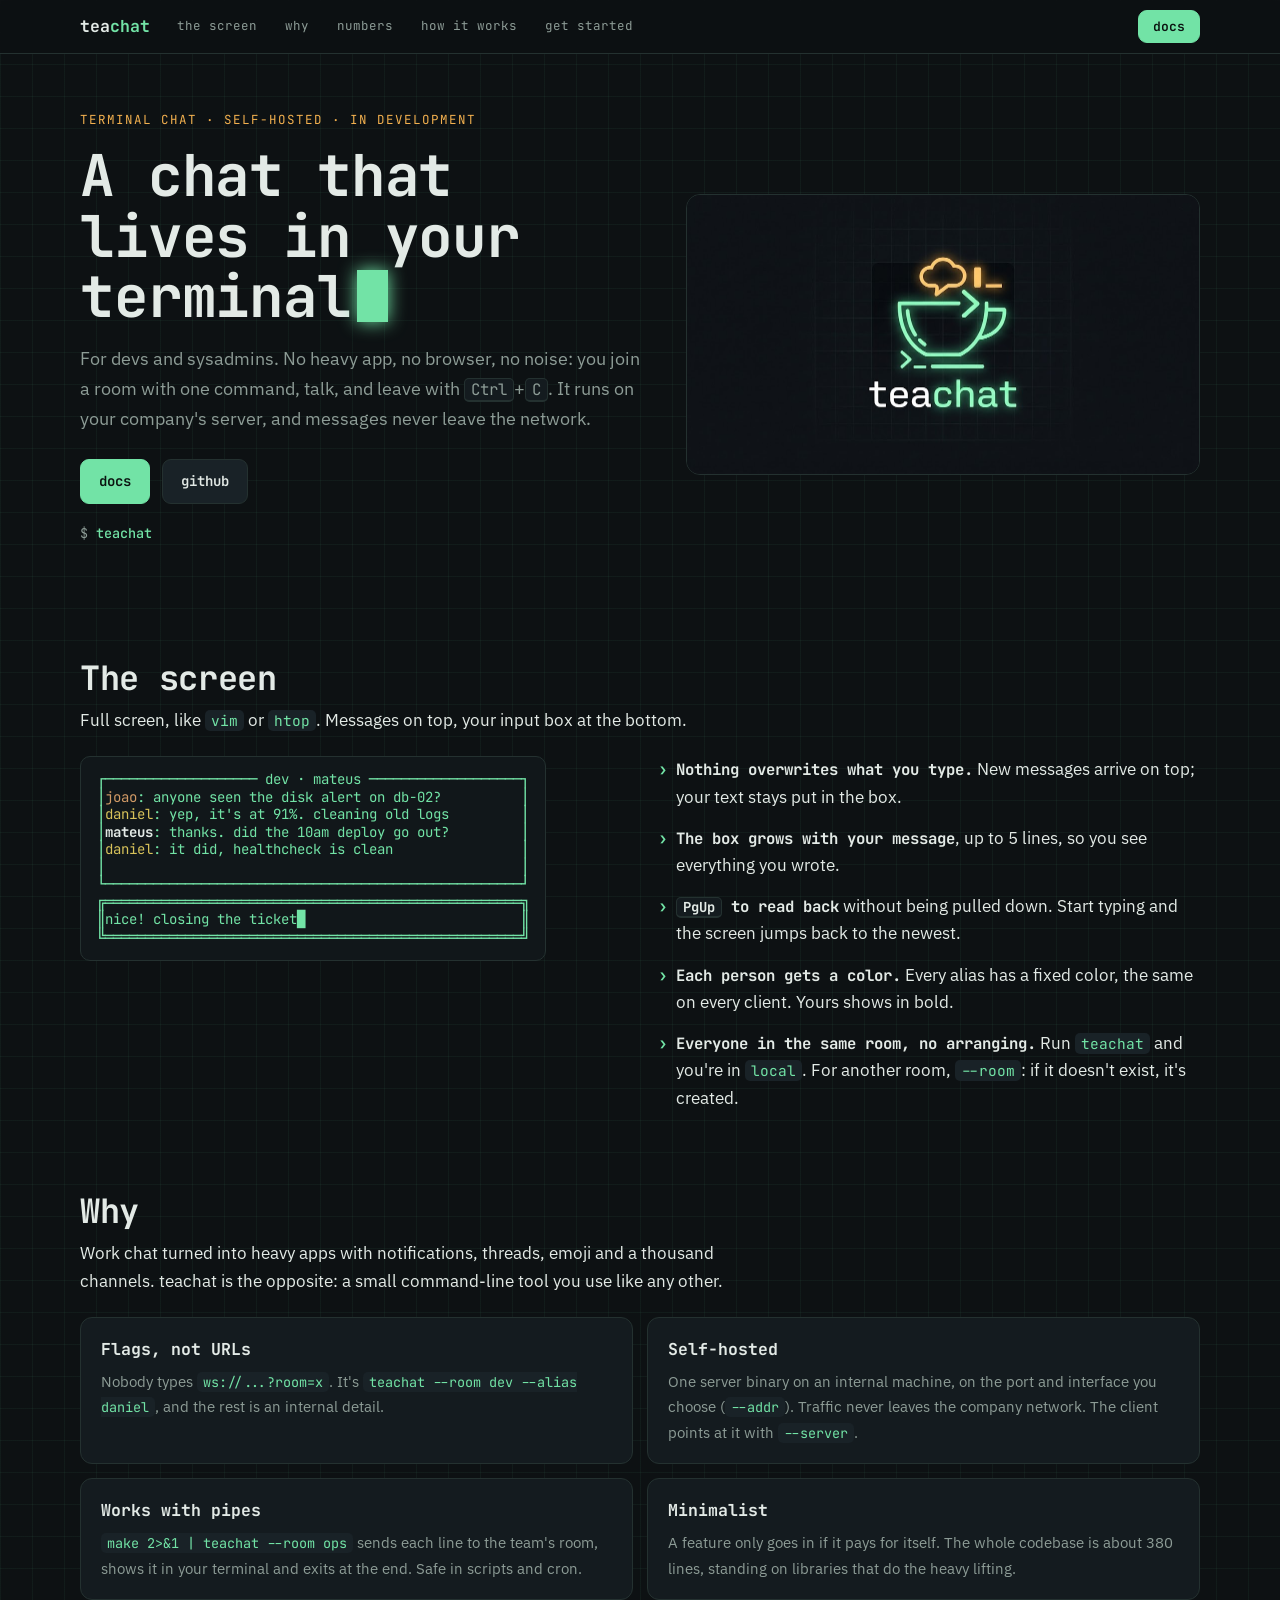
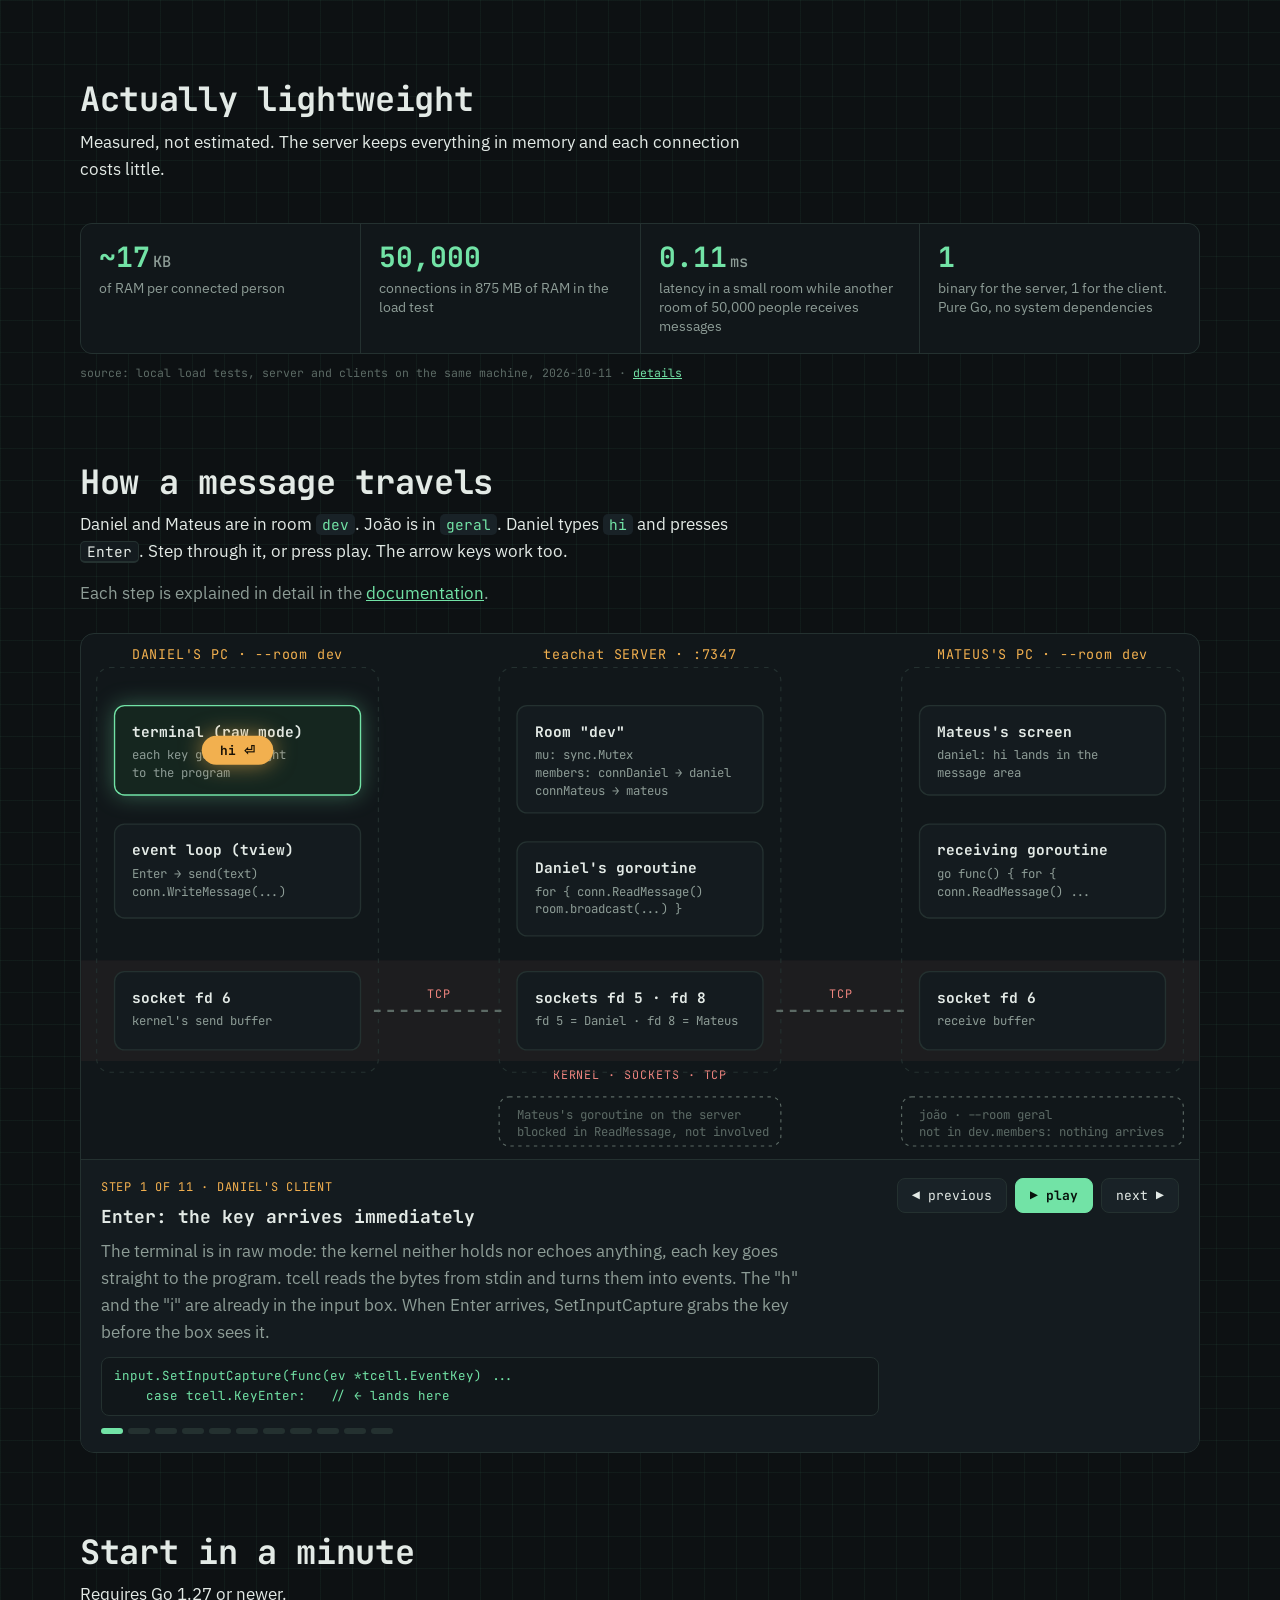
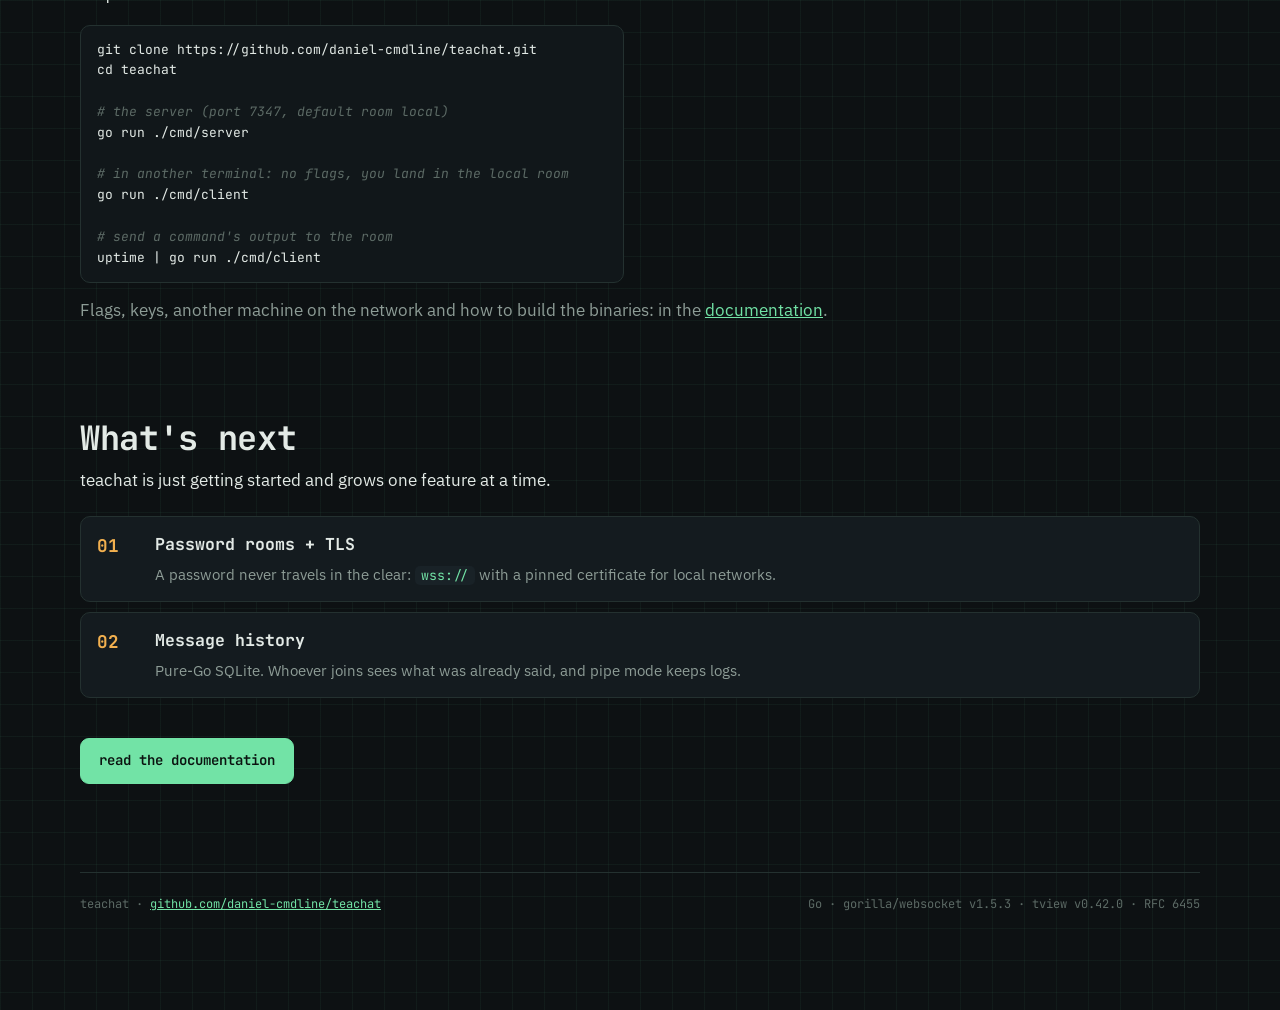
==== docs/index.html @ 04904ee6 "Translate everything to English Code comments, the site and documentation (docs/index.html and docs/" ====
<!doctype html>
<html lang="en">
<head>
<meta charset="utf-8">
<meta name="viewport" content="width=device-width, initial-scale=1, viewport-fit=cover">
<title>teachat</title>
<meta name="description" content="A terminal chat for devs and sysadmins: self-hosted and minimalist.">
<link rel="preconnect" href="https://fonts.googleapis.com">
<link rel="preconnect" href="https://fonts.gstatic.com" crossorigin>
<link rel="stylesheet" href="https://fonts.googleapis.com/css2?family=IBM+Plex+Sans:wght@400;500;600&family=JetBrains+Mono:wght@400;500;700&display=swap">
<link rel="stylesheet" href="style.css">
</head>
<body>
<nav class="toc" aria-label="Sections">
  <div class="wrap">
    <a class="brand" href="#top">tea<b>chat</b></a>
    <a class="chip" href="#screen">the screen</a>
    <a class="chip" href="#why">why</a>
    <a class="chip" href="#numbers">numbers</a>
    <a class="chip" href="#message">how it works</a>
    <a class="chip" href="#start">get started</a>
    <a class="btn primary" href="docs.html">docs</a>
  </div>
</nav>

<div class="wrap">

<header class="hero" id="top">
  <div class="hero-grid">
    <div>
      <div class="eyebrow">terminal chat · self-hosted · in development</div>
      <h1>A chat that lives in your terminal<span class="cursor" aria-hidden="true"></span></h1>
      <p class="lede">For devs and sysadmins. No heavy app, no browser, no noise: you join a room with one command, talk, and leave with <kbd>Ctrl</kbd>+<kbd>C</kbd>. It runs on your company's server, and messages never leave the network.</p>
      <div class="cta">
        <a class="btn primary" href="docs.html">docs</a>
        <a class="btn" href="https://github.com/daniel-cmdline/teachat">github</a>
      </div>
      <p class="cmd" style="margin-top:18px">$ <b>teachat</b></p>
    </div>
    <img class="logo" src="../assets/teachat.png" alt="teachat logo: a neon green cup with a terminal prompt and an amber speech bubble">
  </div>
</header>

<section id="screen">
  <div class="read">
    <div class="sec-head"><h2>The screen</h2></div>
    <p>Full screen, like <code>vim</code> or <code>htop</code>. Messages on top, your input box at the bottom.</p>
  </div>
  <div class="split">
    <div class="scroll"><pre class="screen big" role="img" aria-label="teachat screen: the message area of room dev with four messages, and the input box below with the text nice! closing the ticket">┌─────────────────── dev · mateus ───────────────────┐
│<span style="color:#d19a66">joao</span>: anyone seen the disk alert on db-02?          │
│<span style="color:#d7c25a">daniel</span>: yep, it's at 91%. cleaning old logs         │
│<b style="color:var(--fg)">mateus</b>: thanks. did the 10am deploy go out?         │
│<span style="color:#d7c25a">daniel</span>: it did, healthcheck is clean                │
│                                                    │
└────────────────────────────────────────────────────┘
╔════════════════════════════════════════════════════╗
║nice! closing the ticket█                           ║
╚════════════════════════════════════════════════════╝</pre></div>
    <ul class="feats">
      <li><b>Nothing overwrites what you type.</b> New messages arrive on top; your text stays put in the box.</li>
      <li><b>The box grows with your message</b>, up to 5 lines, so you see everything you wrote.</li>
      <li><b><kbd>PgUp</kbd> to read back</b> without being pulled down. Start typing and the screen jumps back to the newest.</li>
      <li><b>Each person gets a color.</b> Every alias has a fixed color, the same on every client. Yours shows in bold.</li>
      <li><b>Everyone in the same room, no arranging.</b> Run <code>teachat</code> and you're in <code>local</code>. For another room, <code>--room</code>: if it doesn't exist, it's created.</li>
    </ul>
  </div>
</section>

<section id="why">
  <div class="read">
    <div class="sec-head"><h2>Why</h2></div>
    <p>Work chat turned into heavy apps with notifications, threads, emoji and a thousand channels. teachat is the opposite: a small command-line tool you use like any other.</p>
  </div>
  <div class="cards">
    <div class="card"><b>Flags, not URLs</b><p>Nobody types <code>ws://...?room=x</code>. It's <code>teachat --room dev --alias daniel</code>, and the rest is an internal detail.</p></div>
    <div class="card"><b>Self-hosted</b><p>One server binary on an internal machine, on the port and interface you choose (<code>--addr</code>). Traffic never leaves the company network. The client points at it with <code>--server</code>.</p></div>
    <div class="card"><b>Works with pipes</b><p><code>make 2>&amp;1 | teachat --room ops</code> sends each line to the team's room, shows it in your terminal and exits at the end. Safe in scripts and cron.</p></div>
    <div class="card"><b>Minimalist</b><p>A feature only goes in if it pays for itself. The whole codebase is about 380 lines, standing on libraries that do the heavy lifting.</p></div>
  </div>
</section>

<section id="numbers">
  <div class="read">
    <div class="sec-head"><h2>Actually lightweight</h2></div>
    <p>Measured, not estimated. The server keeps everything in memory and each connection costs little.</p>
  </div>
  <div class="stats">
    <div class="stat"><div class="n">~17<small>KB</small></div><div class="l">of RAM per connected person</div></div>
    <div class="stat"><div class="n">50,000</div><div class="l">connections in 875 MB of RAM in the load test</div></div>
    <div class="stat"><div class="n">0.11<small>ms</small></div><div class="l">latency in a small room while another room of 50,000 people receives messages</div></div>
    <div class="stat"><div class="n">1</div><div class="l">binary for the server, 1 for the client. Pure Go, no system dependencies</div></div>
  </div>
  <div class="src">source: local load tests, server and clients on the same machine, 2026-10-11 · <a href="docs.html#capacity">details</a></div>
</section>

<section id="message">
  <div class="read">
    <div class="sec-head"><h2>How a message travels</h2></div>
    <p>Daniel and Mateus are in room <code>dev</code>. João is in <code>geral</code>. Daniel types <code>hi</code> and presses <kbd>Enter</kbd>. Step through it, or press play. The arrow keys work too.</p>
    <p class="muted">Each step is explained in detail in the <a href="docs.html#architecture">documentation</a>.</p>
  </div>

  <div class="stage">
    <div class="scroll">
      <svg id="flow" viewBox="0 0 1000 470" role="img" aria-label="Animated diagram of a message's path from Daniel's PC, through the server, to Mateus's PC">
        <rect class="kern-band" x="0" y="292" width="1000" height="90"></rect>
        <text class="kern-label" x="500" y="398" text-anchor="middle">KERNEL · SOCKETS · TCP</text>

        <rect class="col-frame" x="14" y="30" width="252" height="362" rx="12"></rect>
        <rect class="col-frame" x="374" y="30" width="252" height="362" rx="12"></rect>
        <rect class="col-frame" x="734" y="30" width="252" height="362" rx="12"></rect>
        <text class="col-title" x="140" y="22" text-anchor="middle">DANIEL'S PC · --room dev</text>
        <text class="col-title" x="500" y="22" text-anchor="middle">teachat SERVER · :7347</text>
        <text class="col-title" x="860" y="22" text-anchor="middle">MATEUS'S PC · --room dev</text>

        <line class="wire" x1="262" y1="337" x2="378" y2="337"></line>
        <line class="wire" x1="622" y1="337" x2="738" y2="337"></line>
        <text class="kern-label" x="320" y="326" text-anchor="middle">TCP</text>
        <text class="kern-label" x="680" y="326" text-anchor="middle">TCP</text>

        <g class="box" id="d-term"><rect x="30" y="64" width="220" height="80" rx="9"></rect><text class="t" x="46" y="92">terminal (raw mode)</text><text class="d" x="46" y="112">each key goes straight</text><text class="d" x="46" y="128">to the program</text></g>
        <g class="box" id="d-main"><rect x="30" y="170" width="220" height="84" rx="9"></rect><text class="t" x="46" y="198">event loop (tview)</text><text class="d" x="46" y="218">Enter → send(text)</text><text class="d" x="46" y="234">  conn.WriteMessage(...)</text></g>
        <g class="box" id="d-kern"><rect x="30" y="302" width="220" height="70" rx="9"></rect><text class="t" x="46" y="330">socket fd 6</text><text class="d" x="46" y="350">kernel's send buffer</text></g>

        <g class="box" id="s-room"><rect x="390" y="64" width="220" height="96" rx="9"></rect><text class="t" x="406" y="92">Room "dev"</text><text class="d" x="406" y="112">mu: sync.Mutex</text><text class="d" x="406" y="128">members: connDaniel → daniel</text><text class="d" x="406" y="144">         connMateus → mateus</text></g>
        <g class="box" id="s-gd"><rect x="390" y="186" width="220" height="84" rx="9"></rect><text class="t" x="406" y="214">Daniel's goroutine</text><text class="d" x="406" y="234">for { conn.ReadMessage()</text><text class="d" x="406" y="250">      room.broadcast(...) }</text></g>
        <g class="box" id="s-kern"><rect x="390" y="302" width="220" height="70" rx="9"></rect><text class="t" x="406" y="330">sockets fd 5 · fd 8</text><text class="d" x="406" y="350">fd 5 = Daniel · fd 8 = Mateus</text></g>

        <g class="box" id="m-term"><rect x="750" y="64" width="220" height="80" rx="9"></rect><text class="t" x="766" y="92">Mateus's screen</text><text class="d" x="766" y="112">daniel: hi lands in the</text><text class="d" x="766" y="128">message area</text></g>
        <g class="box" id="m-recv"><rect x="750" y="170" width="220" height="84" rx="9"></rect><text class="t" x="766" y="198">receiving goroutine</text><text class="d" x="766" y="218">go func() { for {</text><text class="d" x="766" y="234">  conn.ReadMessage() ...</text></g>
        <g class="box" id="m-kern"><rect x="750" y="302" width="220" height="70" rx="9"></rect><text class="t" x="766" y="330">socket fd 6</text><text class="d" x="766" y="350">receive buffer</text></g>

        <g class="ghost"><rect x="734" y="414" width="252" height="44" rx="9"></rect><text x="750" y="434">joão · --room geral</text><text x="750" y="449">not in dev.members: nothing arrives</text></g>
        <g class="ghost"><rect x="374" y="414" width="252" height="44" rx="9"></rect><text x="390" y="434">Mateus's goroutine on the server</text><text x="390" y="449">blocked in ReadMessage, not involved</text></g>

        <g id="pkt" transform="translate(140,104)"><rect x="-44" y="-13" width="88" height="26" rx="13"></rect><text id="pkt-t" x="0" y="4" text-anchor="middle">hi ⏎</text></g>
      </svg>
    </div>
    <div class="stage-ui">
      <div aria-live="polite">
        <div class="step-meta" id="s-meta">step 1 of 11 · Daniel's client</div>
        <div class="step-title" id="s-title">Enter: the key arrives immediately</div>
        <p class="step-body" id="s-body">The terminal is in raw mode: the kernel neither holds nor echoes anything, each key goes straight to the program. tcell reads the bytes from stdin and turns them into events. The "h" and the "i" are already in the input box. When Enter arrives, SetInputCapture grabs the key before the box sees it.</p>
        <div class="step-code" id="s-code">input.SetInputCapture(func(ev *tcell.EventKey) ...
    case tcell.KeyEnter:   // ← lands here</div>
        <div class="dots" id="dots"></div>
      </div>
      <div class="controls">
        <button id="b-prev" type="button">◀ previous</button>
        <button id="b-play" type="button" class="primary">▶ play</button>
        <button id="b-next" type="button">next ▶</button>
      </div>
    </div>
  </div>
</section>

<section id="start">
  <div class="read">
    <div class="sec-head"><h2>Start in a minute</h2></div>
    <p>Requires Go 1.27 or newer.</p>
  </div>
  <pre style="max-width:var(--read);margin-top:16px">git clone https://github.com/daniel-cmdline/teachat.git
cd teachat

<span class="c"># the server (port 7347, default room local)</span>
go run ./cmd/server

<span class="c"># in another terminal: no flags, you land in the local room</span>
go run ./cmd/client

<span class="c"># send a command's output to the room</span>
uptime | go run ./cmd/client</pre>
  <p class="muted" style="margin-top:14px">Flags, keys, another machine on the network and how to build the binaries: in the <a href="docs.html#getting-started">documentation</a>.</p>
</section>

<section id="next">
  <div class="read">
    <div class="sec-head"><h2>What's next</h2></div>
    <p>teachat is just getting started and grows one feature at a time.</p>
  </div>
  <ol class="road">
    <li><div><b>Password rooms + TLS</b><p>A password never travels in the clear: <code>wss://</code> with a pinned certificate for local networks.</p></div></li>
    <li><div><b>Message history</b><p>Pure-Go SQLite. Whoever joins sees what was already said, and pipe mode keeps logs.</p></div></li>
  </ol>
  <div class="cta" style="margin-top:40px">
    <a class="btn primary" href="docs.html">read the documentation</a>
  </div>
</section>

<footer>
  <span>teachat · <a href="https://github.com/daniel-cmdline/teachat">github.com/daniel-cmdline/teachat</a></span>
  <span>Go · gorilla/websocket v1.5.3 · tview v0.42.0 · RFC 6455</span>
</footer>

</div>
<script>
(function () {
  // ---------- stepper ----------
  var P = {
    "d-term": [140, 104], "d-main": [140, 212], "d-kern": [140, 337],
    "s-kern": [500, 337], "s-gd": [500, 228], "s-room": [500, 112],
    "m-kern": [860, 337], "m-recv": [860, 212], "m-term": [860, 104]
  };
  var steps = [
    { at: "d-term", pkt: "hi ⏎", meta: "Daniel's client",
      title: "Enter: the key arrives immediately",
      body: "The terminal is in raw mode: the kernel neither holds nor echoes anything, each key goes straight to the program. tcell reads the bytes from stdin and turns them into events. The \"h\" and the \"i\" are already in the input box. When Enter arrives, SetInputCapture grabs the key before the box sees it.",
      code: "input.SetInputCapture(func(ev *tcell.EventKey) ...\n    case tcell.KeyEnter:   // ← lands here" },
    { at: "d-main", pkt: "hi", meta: "Daniel's client",
      title: "send(text) and WriteMessage",
      body: "The event loop reads the text from the box and calls the send function that main.go passed to ui.New. It does the WriteMessage: gorilla builds a text frame with header 81 82, a random 4-byte masking key and the 2 bytes of \"hi\" XORed with it. On Daniel's screen, \"daniel: hi\" already shows, written by the client itself.",
      code: "send(text)   // → conn.WriteMessage(websocket.TextMessage, []byte(text))" },
    { at: "d-kern", pkt: "81 82 …", meta: "Daniel's kernel",
      title: "write() on the socket",
      body: "Go calls write() on the socket's descriptor, the same system call used to write to a file. The kernel copies the 8 bytes into that socket's send buffer and returns. This is where WriteMessage ends: it doesn't wait for the other side to receive.",
      code: "write(fd 6, [81 82 37 fa 21 3d 5f 93])" },
    { at: "s-kern", pkt: "81 82 …", meta: "network → server's kernel",
      title: "TCP crosses the network",
      body: "The kernel's TCP wraps the bytes in segments and IP packets, sends them over the network, retransmits whatever gets lost and guarantees order. On the server, the kernel puts the bytes in socket fd 5's receive buffer and notifies the Go runtime's epoll.",
      code: "[::1]:40974  →  [::1]:7347   (fd 5 on the server)" },
    { at: "s-gd", pkt: "hi", meta: "server · Daniel's goroutine",
      title: "ReadMessage wakes up",
      body: "The runtime wakes Daniel's goroutine, which was blocked in ReadMessage without holding a thread. gorilla reads the header, learns that 2 masked bytes follow, applies the XOR with the key and returns msg = \"hi\".",
      code: "_, msg, err := conn.ReadMessage()   // msg = []byte(\"hi\")" },
    { at: "s-gd", pkt: "daniel: hi", meta: "server · Daniel's goroutine",
      title: "The alias goes in front",
      body: "Go doesn't add a string to a []byte. So msg becomes a string, gets joined with the alias and goes back to []byte, which is what WriteMessage expects. Each conversion copies the bytes.",
      code: "[]byte(alias + \": \" + string(msg))   // \"daniel: hi\"" },
    { at: "s-room", pkt: "daniel: hi", meta: "server · Room \"dev\"",
      title: "broadcast: lock the room and walk members",
      body: "Daniel's goroutine locks only room dev's mutex. Other rooms stay free. It walks members: skips connDaniel (myOwnConn) and writes to connMateus. connJoao isn't in this list, which is why João never receives it.",
      code: "r.mu.Lock()\nfor c := range r.members {\n    if c != myOwnConn { c.WriteMessage(...) }\n}" },
    { at: "s-kern", pkt: "81 0a …", meta: "server · kernel",
      title: "write() on Mateus's socket",
      body: "The frame back carries no mask, because servers never mask. It's 2 header bytes (81 0a: text, 10 bytes) and the plain text \"daniel: hi\". Daniel's goroutine does the writing, not Mateus's.",
      code: "write(fd 8, [81 0a 64 61 6e 69 65 6c 3a 20 68 69])" },
    { at: "m-kern", pkt: "81 0a …", meta: "network → Mateus's kernel",
      title: "One more TCP trip",
      body: "The same story on the other connection: TCP segments to Mateus's PC, his socket's receive buffer, a notification to the client's Go runtime.",
      code: "[::1]:7347  →  [::1]:40990   (fd 6 on Mateus's client)" },
    { at: "m-recv", pkt: "daniel: hi", meta: "Mateus's client",
      title: "The receiving goroutine wakes up",
      body: "On Mateus's client, the receiving goroutine was blocked in ReadMessage while tview's event loop waited for the keyboard. It wakes up with \"daniel: hi\". No mask to remove.",
      code: "go func() {\n    for { _, msg, err := conn.ReadMessage() ..." },
    { at: "m-term", pkt: "daniel: hi", meta: "Mateus's client",
      title: "It shows on screen",
      body: "The receiving goroutine doesn't draw: it calls screen.Print, which queues the change for tview. The event loop writes the line in the message area and redraws the screen, with what Mateus was typing intact in the box. From Daniel's Enter to here, on a local network, a few milliseconds pass.",
      code: "screen.Print(string(msg))   // → QueueUpdateDraw → daniel: hi" }
  ];

  var pkt = document.getElementById("pkt");
  var pktT = document.getElementById("pkt-t");
  var pktR = pkt.querySelector("rect");
  var dots = document.getElementById("dots");
  var cur = 0, pos = P["d-term"].slice(), anim = null, timer = null;
  var reduce = window.matchMedia && window.matchMedia("(prefers-reduced-motion: reduce)").matches;

  steps.forEach(function (s, i) {
    var b = document.createElement("button");
    b.type = "button";
    b.setAttribute("aria-label", "Go to step " + (i + 1));
    b.addEventListener("click", function () { stop(); go(i); });
    dots.appendChild(b);
  });

  function setPkt(label) {
    pktT.textContent = label;
    var w = Math.max(64, label.length * 7.6 + 26);
    pktR.setAttribute("x", -w / 2);
    pktR.setAttribute("width", w);
  }
  function moveTo(target) {
    if (anim) cancelAnimationFrame(anim);
    var from = pos.slice(), to = P[target].slice();
    if (reduce) { pos = to; pkt.setAttribute("transform", "translate(" + to[0] + "," + to[1] + ")"); return; }
    var t0 = null, dur = 650;
    function f(t) {
      if (!t0) t0 = t;
      var k = Math.min(1, (t - t0) / dur);
      var e = k < 0.5 ? 2 * k * k : 1 - Math.pow(-2 * k + 2, 2) / 2;
      pos = [from[0] + (to[0] - from[0]) * e, from[1] + (to[1] - from[1]) * e];
      pkt.setAttribute("transform", "translate(" + pos[0] + "," + pos[1] + ")");
      if (k < 1) anim = requestAnimationFrame(f);
    }
    anim = requestAnimationFrame(f);
  }
  function go(i) {
    cur = Math.max(0, Math.min(steps.length - 1, i));
    var s = steps[cur];
    document.querySelectorAll("#flow .box").forEach(function (g) { g.classList.remove("on"); });
    document.querySelectorAll("#flow .box").forEach(function (g) { g.classList.remove("seen"); });
    steps.slice(0, cur).forEach(function (p) { document.getElementById(p.at).classList.add("seen"); });
    document.getElementById(s.at).classList.add("on");
    setPkt(s.pkt);
    moveTo(s.at);
    document.getElementById("s-meta").textContent = "step " + (cur + 1) + " of " + steps.length + " · " + s.meta;
    document.getElementById("s-title").textContent = s.title;
    document.getElementById("s-body").textContent = s.body;
    document.getElementById("s-code").textContent = s.code;
    Array.prototype.forEach.call(dots.children, function (d, j) {
      d.classList.toggle("on", j === cur);
      d.classList.toggle("done", j < cur);
    });
  }
  function stop() {
    if (timer) { clearInterval(timer); timer = null; }
    document.getElementById("b-play").textContent = "▶ play";
  }
  function play() {
    if (timer) { stop(); return; }
    if (cur === steps.length - 1) go(0);
    document.getElementById("b-play").textContent = "❚❚ pause";
    timer = setInterval(function () {
      if (cur >= steps.length - 1) { stop(); return; }
      go(cur + 1);
    }, 2600);
  }
  document.getElementById("b-next").addEventListener("click", function () { stop(); go(cur + 1); });
  document.getElementById("b-prev").addEventListener("click", function () { stop(); go(cur - 1); });
  document.getElementById("b-play").addEventListener("click", play);
  document.addEventListener("keydown", function (e) {
    if (e.target && (e.target.tagName === "INPUT")) return;
    var sec = document.getElementById("message").getBoundingClientRect();
    if (sec.bottom < 0 || sec.top > window.innerHeight) return;
    if (e.key === "ArrowRight") { stop(); go(cur + 1); }
    if (e.key === "ArrowLeft") { stop(); go(cur - 1); }
  });
  go(0);
})();
</script>

</body>
</html>
---- docs/style.css ----
/* Layout: terminal sobre papel quadriculado. Coluna de leitura de ~68ch; diagramas abrem até 1120px. Tema único escuro, como o logo. */
:root {
  color-scheme: dark;
  --bg: #0d1113;
  --bg-2: #11171a;
  --panel: #141b1f;
  --panel-2: #192227;
  --line: #243130;
  --grid: rgba(114, 227, 166, 0.05);
  --fg: #e3eae6;
  --muted: #8d9c96;
  --dim: #5c6a65;
  --mint: #72e3a6;
  --mint-soft: rgba(114, 227, 166, 0.14);
  --amber: #f2b04f;
  --amber-soft: rgba(242, 176, 79, 0.14);
  --rose: #ef857f;
  --rose-soft: rgba(239, 133, 127, 0.14);
  --sky: #7fc6ea;
  --sky-soft: rgba(127, 198, 234, 0.14);
  --mono: "JetBrains Mono", ui-monospace, SFMono-Regular, Menlo, Consolas, monospace;
  --sans: "IBM Plex Sans", system-ui, -apple-system, "Segoe UI", sans-serif;
  --read: 68ch;
  --wide: 1120px;
}
* { box-sizing: border-box; }
html { scroll-behavior: smooth; }
body {
  margin: 0;
  background-color: var(--bg);
  background-image:
    linear-gradient(var(--grid) 1px, transparent 1px),
    linear-gradient(90deg, var(--grid) 1px, transparent 1px);
  background-size: 32px 32px;
  color: var(--fg);
  font-family: var(--sans);
  font-size: 16.5px;
  line-height: 1.65;
  padding-inline: 20px;
  padding-block: 0 96px;
}
a { color: var(--mint); }
:focus-visible { outline: 2px solid var(--amber); outline-offset: 3px; border-radius: 4px; }

.wrap { max-width: var(--wide); margin-inline: auto; }
.read { max-width: var(--read); }

/* ---------- nav ---------- */
nav.toc {
  position: sticky;
  top: env(safe-area-inset-top, 0px);
  z-index: 10;
  margin-inline: -20px;
  padding: 10px 20px;
  background: color-mix(in srgb, var(--bg) 88%, transparent);
  backdrop-filter: blur(8px);
  border-bottom: 1px solid var(--line);
}
nav.toc .wrap { display: flex; gap: 6px; overflow-x: auto; scrollbar-width: none; align-items: center; }
nav.toc .brand { font-family: var(--mono); font-weight: 700; margin-right: 10px; white-space: nowrap; color: var(--fg); text-decoration: none; }
nav.toc .brand b { color: var(--mint); font-weight: 700; }
nav.toc a.chip {
  font-family: var(--mono); font-size: 12.5px; white-space: nowrap;
  color: var(--muted); text-decoration: none; padding: 4px 10px; border-radius: 999px; border: 1px solid transparent;
}
nav.toc a.chip:hover { color: var(--fg); border-color: var(--line); }

/* ---------- hero ---------- */
header.hero { padding-block: 56px 28px; }
.hero-grid { display: grid; grid-template-columns: minmax(0, 1.1fr) minmax(0, 1fr); gap: 40px; align-items: center; }
.eyebrow { font-family: var(--mono); font-size: 12.5px; letter-spacing: 0.08em; text-transform: uppercase; color: var(--amber); }
h1 {
  font-family: var(--mono); font-weight: 700; letter-spacing: -0.02em;
  font-size: clamp(2.1rem, 5vw, 3.6rem); line-height: 1.05; margin: 14px 0 18px; text-wrap: balance;
}
h1 .cursor { display: inline-block; width: 0.55em; height: 0.9em; background: var(--mint); vertical-align: -0.08em; margin-left: 0.1em; animation: blink 1.1s steps(1) infinite; box-shadow: 0 0 18px var(--mint); }
@keyframes blink { 50% { opacity: 0; } }
.lede { color: var(--muted); font-size: 1.12rem; max-width: 56ch; margin: 0; }
.logo { width: 100%; max-width: 100%; border-radius: 14px; border: 1px solid var(--line); display: block; }

.stats { display: grid; grid-template-columns: repeat(4, minmax(0, 1fr)); gap: 1px; background: var(--line); border: 1px solid var(--line); border-radius: 12px; overflow: hidden; margin-top: 40px; }
.stat { background: var(--bg-2); padding: 18px 18px 16px; }
.stat .n { font-family: var(--mono); font-size: 1.75rem; font-weight: 700; color: var(--mint); font-variant-numeric: tabular-nums; line-height: 1.1; }
.stat .n small { font-size: 0.55em; color: var(--muted); font-weight: 500; margin-left: 3px; }
.stat .l { color: var(--muted); font-size: 0.86rem; margin-top: 6px; line-height: 1.4; }
.src { font-family: var(--mono); font-size: 11.5px; color: var(--dim); margin-top: 10px; }

/* ---------- sections ---------- */
section { padding-block: 72px 8px; scroll-margin-top: 56px; }
.sec-head { display: flex; gap: 16px; align-items: baseline; margin-bottom: 10px; }
.sec-num { font-family: var(--mono); color: var(--amber); font-size: 0.95rem; }
h2 { font-family: var(--mono); font-weight: 700; font-size: clamp(1.5rem, 3vw, 2.1rem); line-height: 1.15; margin: 0; letter-spacing: -0.01em; text-wrap: balance; }
h3 { font-family: var(--mono); font-size: 1.05rem; margin: 34px 0 8px; color: var(--fg); }
p { margin: 0 0 14px; }
.muted { color: var(--muted); }
code, kbd { font-family: var(--mono); font-size: 0.88em; }
:not(pre) > code { background: var(--panel-2); padding: 1px 6px; border-radius: 5px; color: var(--mint); }
kbd { border: 1px solid var(--line); border-bottom-width: 2px; padding: 0 6px; border-radius: 5px; background: var(--panel); }
.split { display: grid; grid-template-columns: minmax(0, 1fr) minmax(0, 1fr); gap: 28px; align-items: start; margin-top: 22px; }
.panel { background: var(--panel); border: 1px solid var(--line); border-radius: 12px; padding: 18px 20px; min-width: 0; }
.panel h4 { margin: 0 0 10px; font-family: var(--mono); font-size: 0.82rem; letter-spacing: 0.06em; text-transform: uppercase; color: var(--muted); font-weight: 500; }
.scroll { overflow-x: auto; }

pre {
  margin: 0; font-family: var(--mono); font-size: 13px; line-height: 1.6; color: var(--fg);
  background: var(--bg-2); border: 1px solid var(--line); border-radius: 10px; padding: 14px 16px; overflow-x: auto;
}
pre .k { color: var(--sky); }
pre .s { color: var(--amber); }
pre .c { color: var(--dim); font-style: italic; }
pre .f { color: var(--mint); }
pre .hl { background: var(--mint-soft); display: inline-block; width: 100%; border-radius: 3px; }
.file { font-family: var(--mono); font-size: 12px; color: var(--muted); margin: 0 0 6px; }

/* ---------- layers ---------- */
.layers { display: grid; gap: 8px; margin-top: 24px; }
.layer { display: grid; grid-template-columns: 210px minmax(0, 1fr) auto; gap: 18px; align-items: center; background: var(--panel); border: 1px solid var(--line); border-radius: 10px; padding: 12px 16px; }
.layer .name { font-family: var(--mono); font-weight: 700; font-size: 0.95rem; }
.layer .what { color: var(--muted); font-size: 0.93rem; min-width: 0; }
.layer .tag { font-family: var(--mono); font-size: 11.5px; padding: 3px 8px; border-radius: 999px; white-space: nowrap; }
.tag.you { background: var(--mint-soft); color: var(--mint); }
.tag.lib { background: var(--sky-soft); color: var(--sky); }
.tag.go { background: var(--amber-soft); color: var(--amber); }
.tag.os { background: var(--rose-soft); color: var(--rose); }

/* ---------- stepper ---------- */
.stage { margin-top: 26px; background: var(--bg-2); border: 1px solid var(--line); border-radius: 14px; overflow: hidden; }
.stage .scroll svg { display: block; width: 100%; min-width: 760px; height: auto; }
.stage-ui { display: grid; grid-template-columns: minmax(0, 1fr) auto; gap: 18px; padding: 18px 20px; border-top: 1px solid var(--line); background: var(--panel); align-items: start; }
.step-meta { font-family: var(--mono); font-size: 12px; color: var(--amber); letter-spacing: 0.06em; text-transform: uppercase; }
.step-title { font-family: var(--mono); font-weight: 700; font-size: 1.12rem; margin: 4px 0 6px; }
.step-body { color: var(--muted); margin: 0 0 10px; max-width: 70ch; }
.step-code { font-family: var(--mono); font-size: 12.5px; color: var(--mint); background: var(--bg-2); border: 1px solid var(--line); border-radius: 8px; padding: 8px 12px; white-space: pre-wrap; overflow-wrap: anywhere; }
.controls { display: flex; gap: 8px; flex-wrap: wrap; justify-content: flex-end; }
button {
  font-family: var(--mono); font-size: 13px; color: var(--fg); background: var(--panel-2);
  border: 1px solid var(--line); border-radius: 8px; padding: 8px 14px; cursor: pointer;
}
button:hover { border-color: var(--mint); color: var(--mint); }
button.primary { background: var(--mint); color: #08110c; border-color: var(--mint); font-weight: 700; }
button.primary:hover { color: #08110c; filter: brightness(1.08); }
.dots { display: flex; gap: 5px; margin-top: 12px; flex-wrap: wrap; }
.dots button { width: 22px; height: 6px; padding: 0; border-radius: 3px; background: var(--line); border: 0; }
.dots button.on { background: var(--mint); }
.dots button.done { background: var(--mint-d, #2f6e52); }

svg text { font-family: var(--mono); }
.box rect { fill: var(--panel); stroke: var(--line); stroke-width: 1.2; transition: stroke 0.3s, fill 0.3s; }
.box text.t { fill: var(--fg); font-size: 13px; font-weight: 700; }
.box text.d { fill: var(--muted); font-size: 11px; }
.box.on rect { stroke: var(--mint); fill: #15261f; filter: drop-shadow(0 0 10px rgba(114, 227, 166, 0.35)); }
.box.seen rect { stroke: #2f6e52; }
.col-frame { fill: none; stroke: var(--line); stroke-dasharray: 4 5; }
.col-title { fill: var(--amber); font-size: 12px; letter-spacing: 0.06em; }
.wire { stroke: var(--dim); stroke-width: 2; stroke-dasharray: 6 6; animation: flow 1.2s linear infinite; }
@keyframes flow { to { stroke-dashoffset: -24; } }
.kern-band { fill: rgba(239, 133, 127, 0.05); }
.kern-label { fill: var(--rose); font-size: 10.5px; letter-spacing: 0.08em; }
.ghost rect { fill: transparent; stroke: var(--dim); stroke-dasharray: 3 4; }
.ghost text { fill: var(--dim); font-size: 11px; }
#pkt rect { fill: var(--amber); }
#pkt text { fill: #1a1206; font-size: 11.5px; font-weight: 700; }
#pkt { filter: drop-shadow(0 0 10px rgba(242, 176, 79, 0.6)); }

/* ---------- handshake ---------- */
.ladder line.life { stroke: var(--line); stroke-width: 2; }
.ladder .arrow { stroke-width: 1.6; fill: none; }
.ladder .a-tcp { stroke: var(--rose); }
.ladder .a-http { stroke: var(--sky); }
.ladder .a-ws { stroke: var(--mint); }
.ladder text.lbl { font-size: 12px; fill: var(--fg); }
.ladder text.sub { font-size: 10.5px; fill: var(--muted); }
.ladder text.who { font-size: 13px; font-weight: 700; fill: var(--fg); }
.ladder text.grp { font-size: 10.5px; letter-spacing: 0.1em; }
.ladder circle.run { r: 4; }

.calc { display: grid; gap: 8px; margin-top: 12px; }
.calc label { font-family: var(--mono); font-size: 12px; color: var(--muted); }
input[type="text"] {
  width: 100%; font-family: var(--mono); font-size: 14px; color: var(--fg); background: var(--bg-2);
  border: 1px solid var(--line); border-radius: 8px; padding: 9px 12px;
}
input[type="text"]:focus { border-color: var(--mint); outline: none; }
.out { font-family: var(--mono); font-size: 13.5px; color: var(--mint); background: var(--bg-2); border: 1px dashed var(--line); border-radius: 8px; padding: 9px 12px; overflow-wrap: anywhere; }
.flow-arrow { font-family: var(--mono); color: var(--dim); font-size: 12px; padding-left: 4px; }

/* ---------- flags ---------- */
.pipeline { display: grid; grid-template-columns: minmax(0, 1fr) auto minmax(0, 1fr) auto minmax(0, 1fr); gap: 12px; align-items: stretch; margin-top: 22px; }
.pipeline .panel { padding: 14px 16px; }
.pipeline .arrow { align-self: center; font-family: var(--mono); color: var(--amber); font-size: 1.3rem; }
.pipeline pre { font-size: 12.5px; }

/* ---------- frame builder ---------- */
.fb-controls { display: grid; grid-template-columns: minmax(0, 1fr) auto; gap: 14px; align-items: end; }
.seg { display: inline-flex; border: 1px solid var(--line); border-radius: 8px; overflow: hidden; }
.seg button { border: 0; border-radius: 0; background: var(--panel-2); }
.seg button[aria-pressed="true"] { background: var(--mint); color: #08110c; font-weight: 700; }
.bytes { display: flex; flex-wrap: wrap; gap: 6px; margin-top: 18px; }
.byte { font-family: var(--mono); font-size: 14px; width: 44px; text-align: center; padding: 8px 0 6px; border-radius: 6px; border: 1px solid; font-variant-numeric: tabular-nums; }
.byte small { display: block; font-size: 9.5px; opacity: 0.75; margin-top: 2px; }
.b-hdr { color: var(--amber); border-color: rgba(242,176,79,.45); background: var(--amber-soft); }
.b-len { color: var(--sky); border-color: rgba(127,198,234,.45); background: var(--sky-soft); }
.b-mask { color: var(--rose); border-color: rgba(239,133,127,.45); background: var(--rose-soft); }
.b-pay { color: var(--mint); border-color: rgba(114,227,166,.4); background: var(--mint-soft); }
.legend { display: flex; flex-wrap: wrap; gap: 14px; margin-top: 14px; font-size: 13px; color: var(--muted); }
.legend span::before { content: ""; display: inline-block; width: 10px; height: 10px; border-radius: 3px; margin-right: 6px; vertical-align: -1px; background: currentColor; }
.legend .l1 { color: var(--amber); } .legend .l2 { color: var(--sky); } .legend .l3 { color: var(--rose); } .legend .l4 { color: var(--mint); }
.bits { display: grid; grid-template-columns: repeat(2, minmax(0, 1fr)); gap: 14px; margin-top: 18px; }
.bitrow { display: flex; gap: 3px; margin: 8px 0 6px; }
.bit { font-family: var(--mono); font-size: 13px; width: 26px; text-align: center; padding: 4px 0; border-radius: 4px; background: var(--bg-2); border: 1px solid var(--line); }
.bit.on1 { color: var(--amber); border-color: rgba(242,176,79,.5); }
.bitcap { font-family: var(--mono); font-size: 11.5px; color: var(--muted); }
.note { font-size: 13.5px; color: var(--muted); margin-top: 14px; }

/* ---------- memory ---------- */
.mem { font-family: var(--mono); font-size: 13px; display: grid; gap: 12px; }
.mapbox { border: 1px solid var(--line); border-radius: 10px; padding: 12px 14px; background: var(--bg-2); }
.mapbox .cap { color: var(--muted); font-size: 11.5px; margin-bottom: 8px; }
.entry { display: grid; grid-template-columns: auto auto minmax(0, 1fr); gap: 10px; align-items: start; padding: 8px 0; border-top: 1px dashed var(--line); }
.entry:first-of-type { border-top: 0; }
.key { color: var(--amber); }
.ptr { color: var(--dim); }
.roombox { border: 1px solid #2f6e52; border-radius: 8px; padding: 10px 12px; background: #13201b; min-width: 0; }
.roombox .rt { color: var(--mint); font-weight: 700; margin-bottom: 6px; }
.field { color: var(--muted); }
.field b { color: var(--fg); font-weight: 500; }
.member { display: flex; gap: 8px; flex-wrap: wrap; margin-left: 14px; }
.member span:first-child { color: var(--sky); }

.lanes { display: grid; gap: 8px; }
.lane { display: grid; grid-template-columns: 26px minmax(0, 1fr) auto; gap: 12px; align-items: center; padding: 10px 14px; border: 1px solid var(--line); border-radius: 10px; background: var(--panel); }
.lane .pulse { width: 10px; height: 10px; border-radius: 50%; background: var(--mint); box-shadow: 0 0 0 0 rgba(114,227,166,.6); animation: pulse 2s infinite; justify-self: center; }
.lane .pulse.amber { background: var(--amber); box-shadow: 0 0 0 0 rgba(242,176,79,.6); animation-name: pulseA; }
@keyframes pulse { 70% { box-shadow: 0 0 0 9px rgba(114,227,166,0); } 100% { box-shadow: 0 0 0 0 rgba(114,227,166,0); } }
@keyframes pulseA { 70% { box-shadow: 0 0 0 9px rgba(242,176,79,0); } 100% { box-shadow: 0 0 0 0 rgba(242,176,79,0); } }
.lane .ln { font-family: var(--mono); font-size: 13.5px; min-width: 0; }
.lane .ln small { display: block; color: var(--muted); font-size: 12px; }
.lane .st { font-family: var(--mono); font-size: 11.5px; color: var(--muted); border: 1px solid var(--line); border-radius: 999px; padding: 2px 9px; white-space: nowrap; }

.fdlist { font-family: var(--mono); font-size: 13px; }
.fdlist div { display: grid; grid-template-columns: 34px minmax(0, 1fr); gap: 8px; padding: 5px 0; border-bottom: 1px dashed var(--line); }
.fdlist div:last-child { border-bottom: 0; }
.fdlist .fd { color: var(--amber); text-align: right; }
.fdlist em { color: var(--muted); font-style: normal; }

/* ---------- race ---------- */
.race { display: grid; grid-template-columns: repeat(2, minmax(0, 1fr)); gap: 18px; margin-top: 20px; }
.tl { display: grid; gap: 6px; font-family: var(--mono); font-size: 12.8px; }
.tl div { display: grid; grid-template-columns: 70px minmax(0, 1fr); gap: 10px; padding: 7px 10px; border-radius: 7px; background: var(--bg-2); border: 1px solid var(--line); }
.tl .who { color: var(--muted); }
.tl .bad { border-color: rgba(239,133,127,.5); background: var(--rose-soft); }
.tl .good { border-color: rgba(114,227,166,.4); background: var(--mint-soft); }
.tl .wait { color: var(--dim); }
.verdict { font-family: var(--mono); font-size: 12.5px; margin-top: 10px; }
.verdict.bad { color: var(--rose); } .verdict.good { color: var(--mint); }

/* ---------- charts ---------- */
.chart { width: 100%; height: auto; display: block; }
.chart text { fill: var(--muted); font-size: 11.5px; }
.chart .axis { stroke: var(--line); }
.chart .gridl { stroke: var(--line); stroke-dasharray: 2 4; }
.chart .val { fill: var(--fg); font-size: 12px; font-weight: 500; }
table { width: 100%; border-collapse: collapse; font-size: 14px; font-variant-numeric: tabular-nums; }
th, td { text-align: left; padding: 9px 10px; border-bottom: 1px solid var(--line); }
th { font-family: var(--mono); font-size: 11.5px; letter-spacing: 0.06em; text-transform: uppercase; color: var(--muted); font-weight: 500; }
td.num { font-family: var(--mono); text-align: right; }
th.num { text-align: right; }

/* ---------- roadmap ---------- */
.limits { display: grid; grid-template-columns: repeat(3, minmax(0, 1fr)); gap: 14px; margin-top: 18px; }
.limit { border-left: 3px solid var(--rose); background: var(--panel); border-radius: 0 10px 10px 0; padding: 14px 16px; min-width: 0; }
.limit b { font-family: var(--mono); display: block; margin-bottom: 4px; }
.limit p { color: var(--muted); font-size: 0.93rem; margin: 0; }
ol.road { list-style: none; padding: 0; margin: 22px 0 0; display: grid; gap: 10px; counter-reset: r; }
ol.road li { counter-increment: r; display: grid; grid-template-columns: 44px minmax(0, 1fr); gap: 14px; align-items: start; padding: 14px 16px; border: 1px solid var(--line); border-radius: 10px; background: var(--panel); }
ol.road li::before { content: counter(r, decimal-leading-zero); font-family: var(--mono); color: var(--amber); font-weight: 700; font-size: 1.1rem; }
ol.road b { font-family: var(--mono); }
ol.road p { color: var(--muted); margin: 4px 0 0; font-size: 0.94rem; }
footer { margin-top: 80px; padding-top: 22px; border-top: 1px solid var(--line); color: var(--dim); font-family: var(--mono); font-size: 12px; display: flex; justify-content: space-between; gap: 14px; flex-wrap: wrap; }

@media (max-width: 860px) {
  .hero-grid, .split, .race, .bits { grid-template-columns: minmax(0, 1fr); }
  .stats { grid-template-columns: repeat(2, minmax(0, 1fr)); }
  .limits { grid-template-columns: minmax(0, 1fr); }
  .pipeline { grid-template-columns: minmax(0, 1fr); }
  .pipeline .arrow { transform: rotate(90deg); justify-self: center; }
  .layer { grid-template-columns: minmax(0, 1fr); gap: 6px; }
  .layer .tag { justify-self: start; }
  .stage-ui { grid-template-columns: minmax(0, 1fr); }
  .controls { justify-content: flex-start; }
  .fb-controls { grid-template-columns: minmax(0, 1fr); }
}
@media (prefers-reduced-motion: reduce) {
  *, *::before, *::after { animation: none !important; transition: none !important; }
  html { scroll-behavior: auto; }
}
/* ---------- tela do cliente ---------- */
pre { tab-size: 4; }
pre.screen { line-height: 1.25; color: var(--mint); width: max-content; max-width: 100%; }

/* ---------- botões de link ---------- */
a.btn {
  display: inline-flex; align-items: center; gap: 8px; font-family: var(--mono); font-size: 14px; font-weight: 600;
  padding: 10px 18px; border-radius: 9px; border: 1px solid var(--line); background: var(--panel-2); color: var(--fg); text-decoration: none; white-space: nowrap;
}
a.btn:hover { border-color: var(--mint); }
a.btn.primary { background: var(--mint); border-color: var(--mint); color: #0b1310; }
a.btn.primary:hover { filter: brightness(1.08); }
nav.toc a.btn { margin-left: auto; padding: 5px 14px; font-size: 13px; }
nav.toc a.btn + a.btn { margin-left: 0; }
.cta { display: flex; gap: 12px; flex-wrap: wrap; align-items: center; margin-top: 26px; }
.cmd { font-family: var(--mono); font-size: 13.5px; color: var(--muted); }
.cmd b { color: var(--mint); font-weight: 500; }
.tag-soon { font-family: var(--mono); font-size: 11px; color: var(--amber); background: var(--amber-soft); padding: 1px 8px; border-radius: 999px; margin-left: 8px; vertical-align: 2px; font-weight: 500; }

/* ---------- site: princípios e destaques ---------- */
.cards { display: grid; grid-template-columns: repeat(2, minmax(0, 1fr)); gap: 14px; margin-top: 22px; }
.card { background: var(--panel); border: 1px solid var(--line); border-radius: 12px; padding: 18px 20px; min-width: 0; }
.card b { font-family: var(--mono); display: block; margin-bottom: 6px; }
.card p { margin: 0; color: var(--muted); font-size: 0.96rem; }
ul.feats { list-style: none; padding: 0; margin: 0; display: grid; gap: 14px; }
ul.feats li { padding-left: 22px; position: relative; }
ul.feats li::before { content: "›"; position: absolute; left: 4px; color: var(--mint); font-family: var(--mono); font-weight: 700; }
ul.feats b { font-family: var(--mono); font-size: 0.95em; }
pre.screen.big { font-size: 14px; }

/* ---------- docs: layout com barra lateral ---------- */
.docs-grid { display: grid; grid-template-columns: 200px minmax(0, 1fr); gap: 48px; max-width: 1280px; margin-inline: auto; }
.docs-grid main section:first-child { padding-top: 40px; }
aside.side { position: sticky; top: 52px; align-self: start; max-height: calc(100vh - 60px); overflow-y: auto; padding: 36px 0 24px; font-family: var(--mono); font-size: 12.8px; scrollbar-width: thin; }
aside.side .grp { color: var(--dim); text-transform: uppercase; letter-spacing: 0.08em; font-size: 11px; margin: 18px 0 6px 12px; }
aside.side .grp:first-child { margin-top: 0; }
aside.side a { display: block; color: var(--muted); text-decoration: none; padding: 3px 12px; border-left: 2px solid var(--line); }
aside.side a:hover { color: var(--fg); border-left-color: var(--mint); }
dl.ref { display: grid; grid-template-columns: max-content minmax(0, 1fr); gap: 10px 22px; margin: 18px 0 0; max-width: 92ch; }
dl.ref dt { font-family: var(--mono); font-size: 0.92em; color: var(--mint); }
dl.ref dd { margin: 0; color: var(--muted); }
.callout { border-left: 3px solid var(--amber); background: var(--amber-soft); border-radius: 0 10px 10px 0; padding: 12px 16px; margin: 18px 0; max-width: var(--read); }
.callout p { margin: 0; }

@media (max-width: 960px) {
  .docs-grid { grid-template-columns: minmax(0, 1fr); gap: 0; }
  aside.side { position: static; max-height: none; padding: 24px 0 0; display: flex; flex-wrap: wrap; gap: 4px 6px; }
  aside.side .grp { width: 100%; margin: 10px 0 2px; }
  aside.side a { border: 1px solid var(--line); border-radius: 999px; padding: 3px 10px; }
}
@media (max-width: 860px) {
  .cards { grid-template-columns: minmax(0, 1fr); }
  dl.ref { grid-template-columns: minmax(0, 1fr); gap: 2px 0; }
  dl.ref dd { margin-bottom: 10px; }
  nav.toc a.chip { display: none; }
}
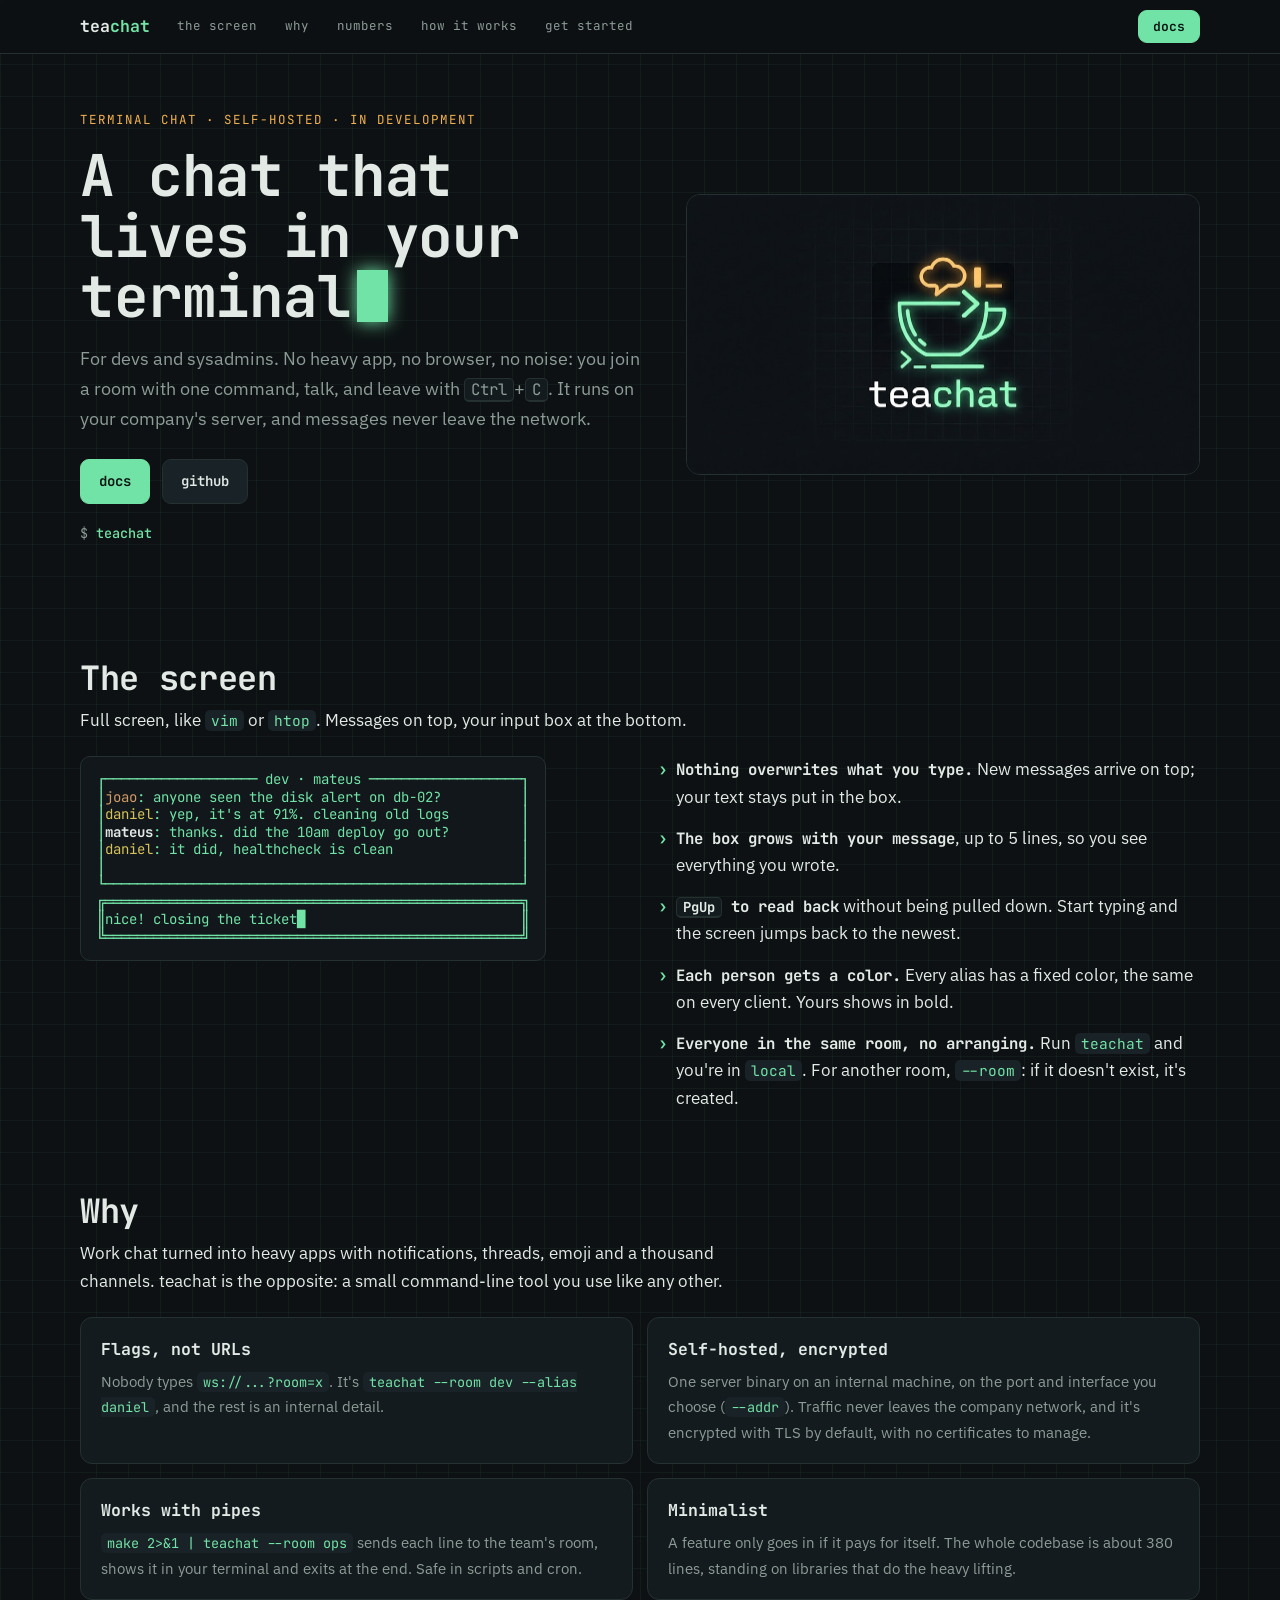
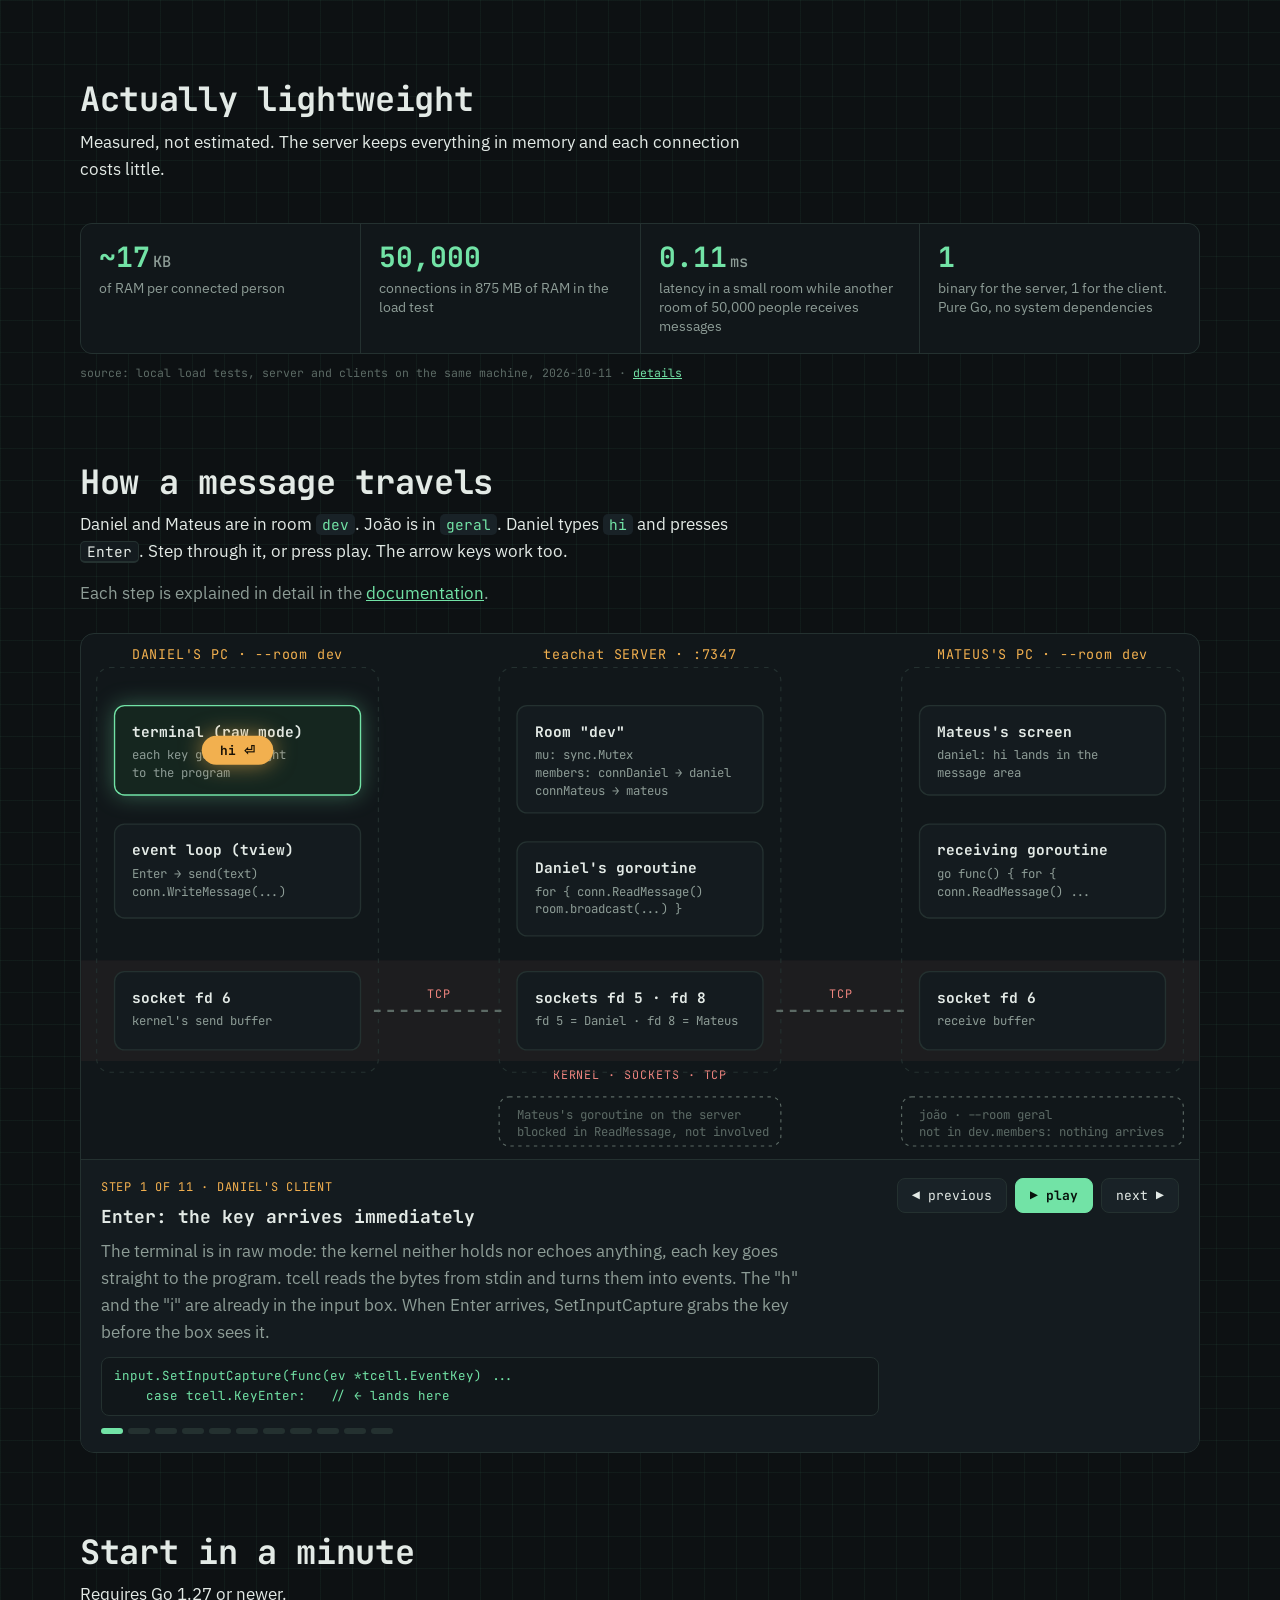
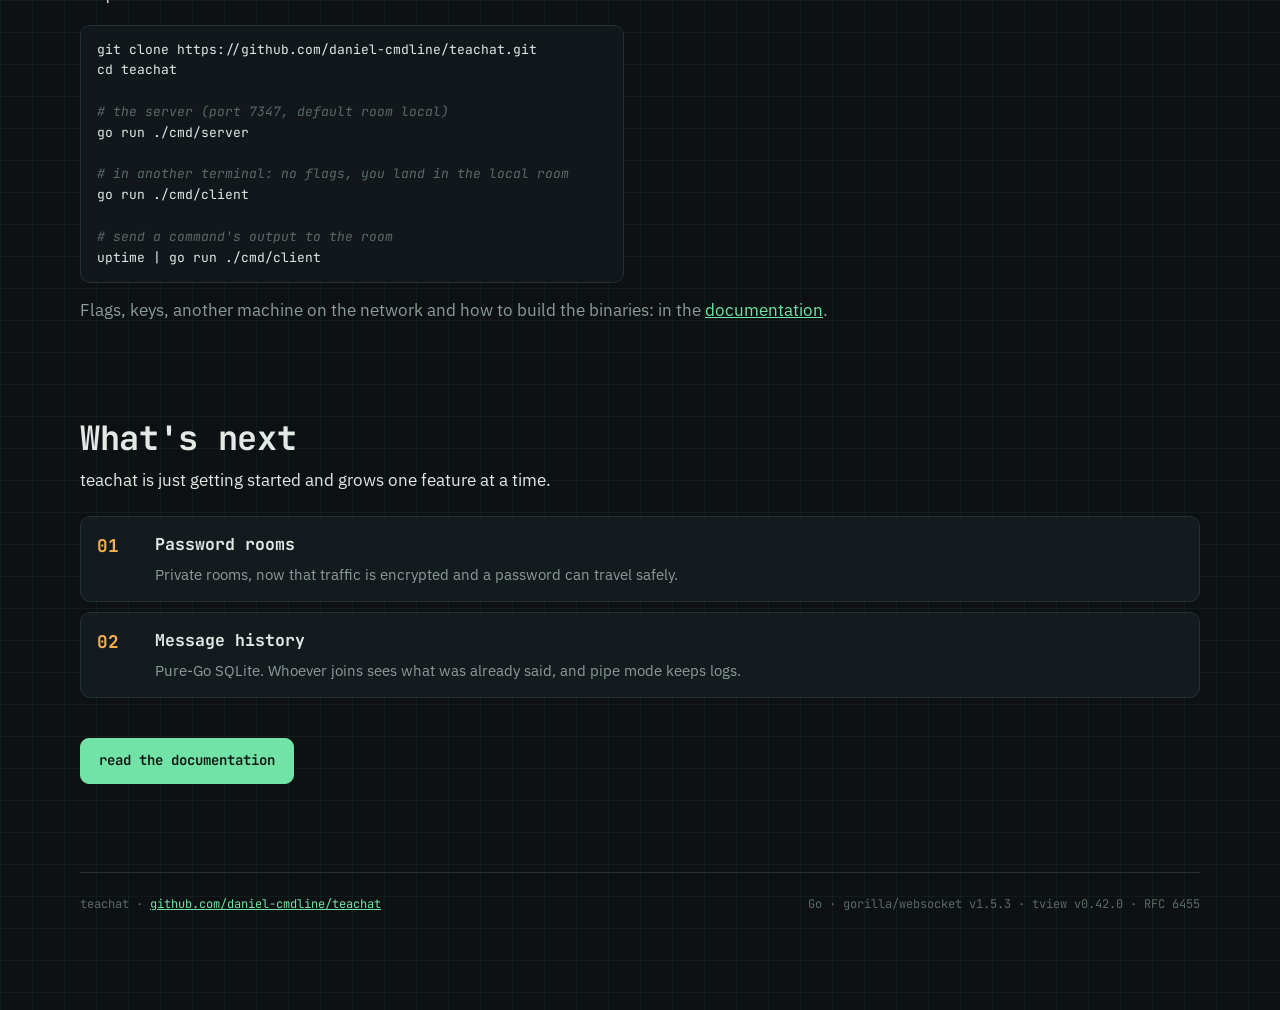
==== commit d83d0df1: "TLS by default, with trust on first use or your own certificate All TLS code lives in internal/tlstr" ====
--- a/docs/index.html
+++ b/docs/index.html
@@ -74,7 +74,7 @@
   </div>
   <div class="cards">
     <div class="card"><b>Flags, not URLs</b><p>Nobody types <code>ws://...?room=x</code>. It's <code>teachat --room dev --alias daniel</code>, and the rest is an internal detail.</p></div>
-    <div class="card"><b>Self-hosted</b><p>One server binary on an internal machine, on the port and interface you choose (<code>--addr</code>). Traffic never leaves the company network. The client points at it with <code>--server</code>.</p></div>
+    <div class="card"><b>Self-hosted, encrypted</b><p>One server binary on an internal machine, on the port and interface you choose (<code>--addr</code>). Traffic never leaves the company network, and it's encrypted with TLS by default, with no certificates to manage.</p></div>
     <div class="card"><b>Works with pipes</b><p><code>make 2>&amp;1 | teachat --room ops</code> sends each line to the team's room, shows it in your terminal and exits at the end. Safe in scripts and cron.</p></div>
     <div class="card"><b>Minimalist</b><p>A feature only goes in if it pays for itself. The whole codebase is about 380 lines, standing on libraries that do the heavy lifting.</p></div>
   </div>
@@ -180,7 +180,7 @@
     <p>teachat is just getting started and grows one feature at a time.</p>
   </div>
   <ol class="road">
-    <li><div><b>Password rooms + TLS</b><p>A password never travels in the clear: <code>wss://</code> with a pinned certificate for local networks.</p></div></li>
+    <li><div><b>Password rooms</b><p>Private rooms, now that traffic is encrypted and a password can travel safely.</p></div></li>
     <li><div><b>Message history</b><p>Pure-Go SQLite. Whoever joins sees what was already said, and pipe mode keeps logs.</p></div></li>
   </ol>
   <div class="cta" style="margin-top:40px">
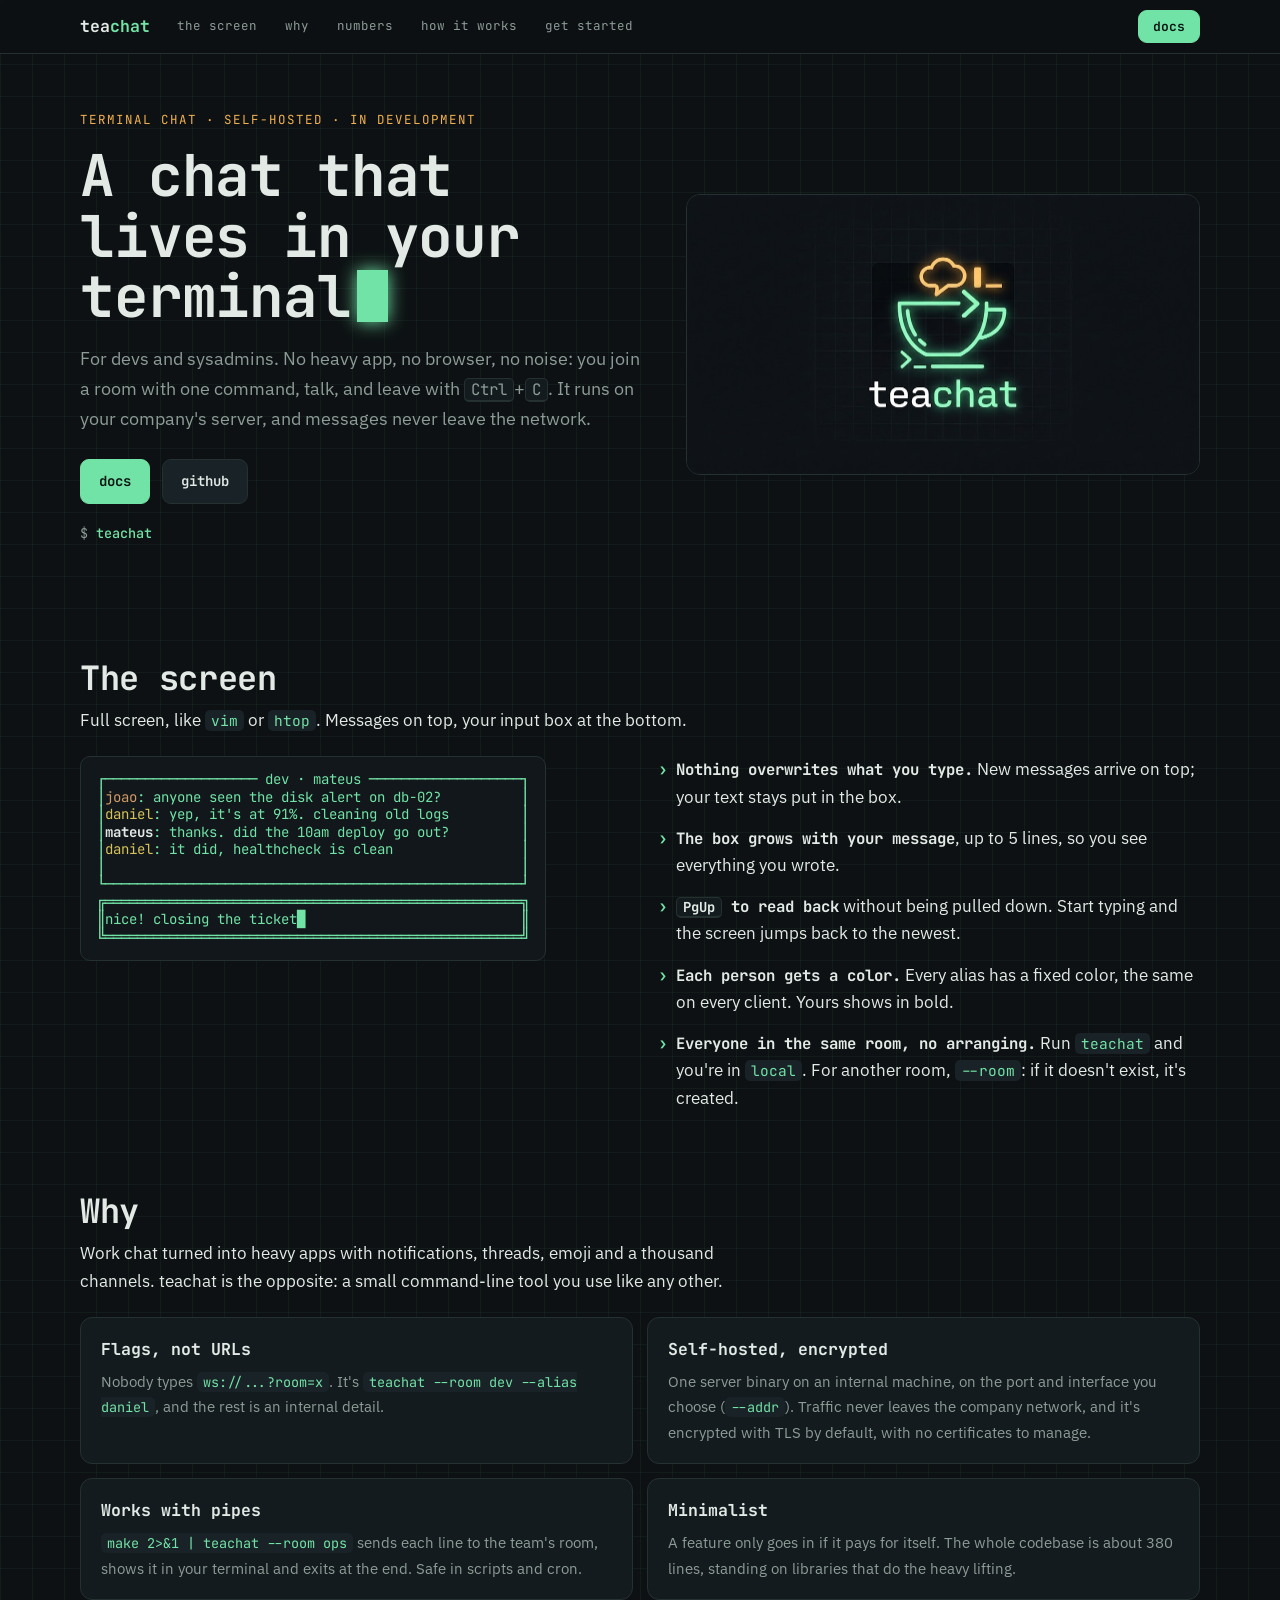
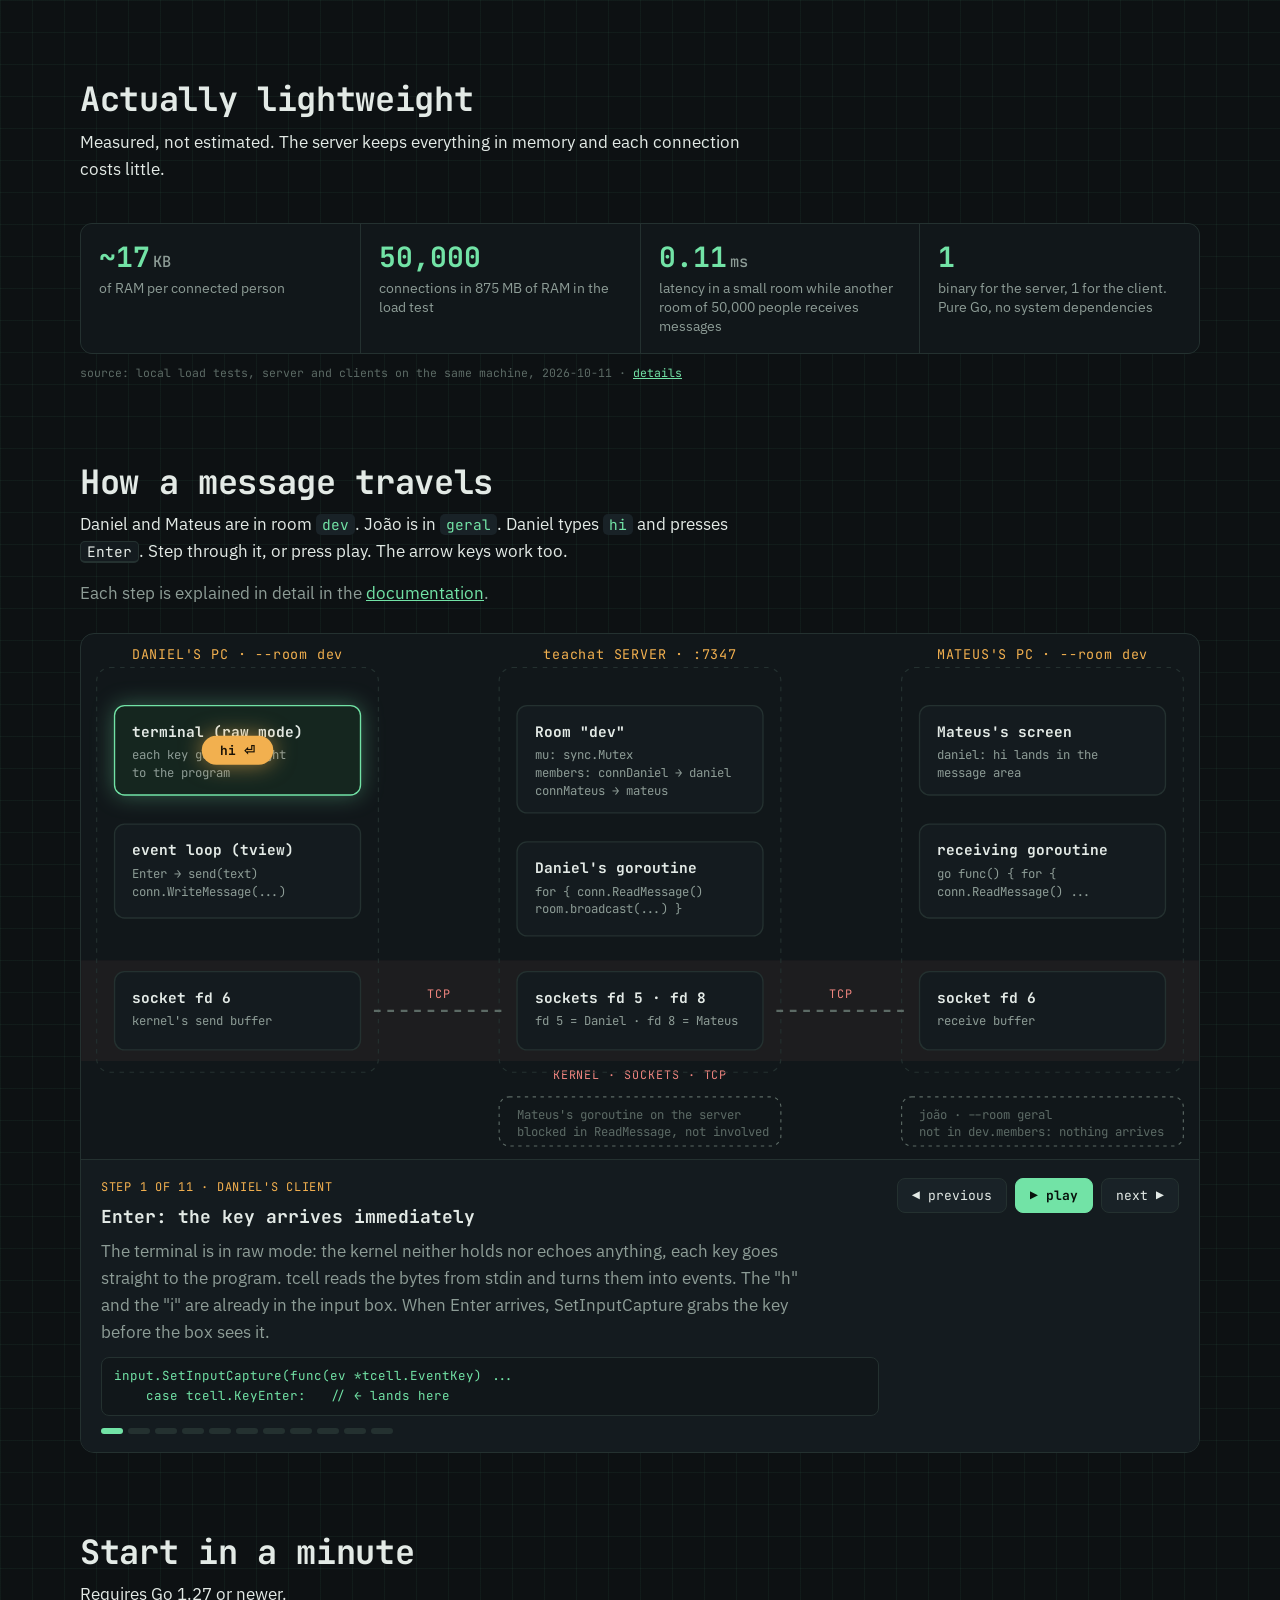
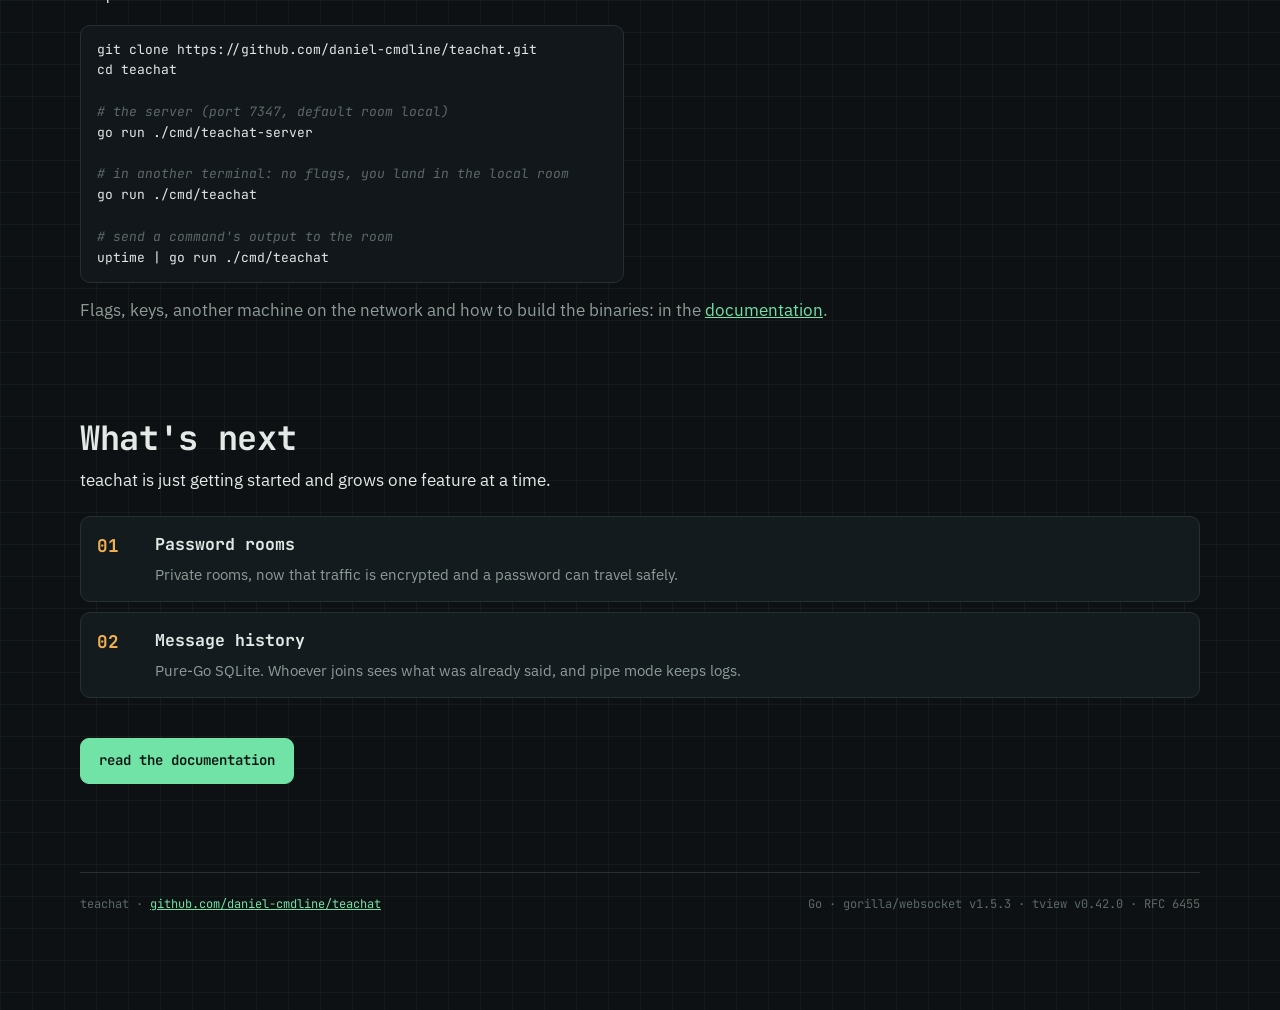
==== commit 2952517c: "Drop stuck members instead of freezing rooms; origin check; binary names; --version - broadcast give" ====
--- a/docs/index.html
+++ b/docs/index.html
@@ -164,13 +164,13 @@
 cd teachat
 
 <span class="c"># the server (port 7347, default room local)</span>
-go run ./cmd/server
+go run ./cmd/teachat-server
 
 <span class="c"># in another terminal: no flags, you land in the local room</span>
-go run ./cmd/client
+go run ./cmd/teachat
 
 <span class="c"># send a command's output to the room</span>
-uptime | go run ./cmd/client</pre>
+uptime | go run ./cmd/teachat</pre>
   <p class="muted" style="margin-top:14px">Flags, keys, another machine on the network and how to build the binaries: in the <a href="docs.html#getting-started">documentation</a>.</p>
 </section>
 
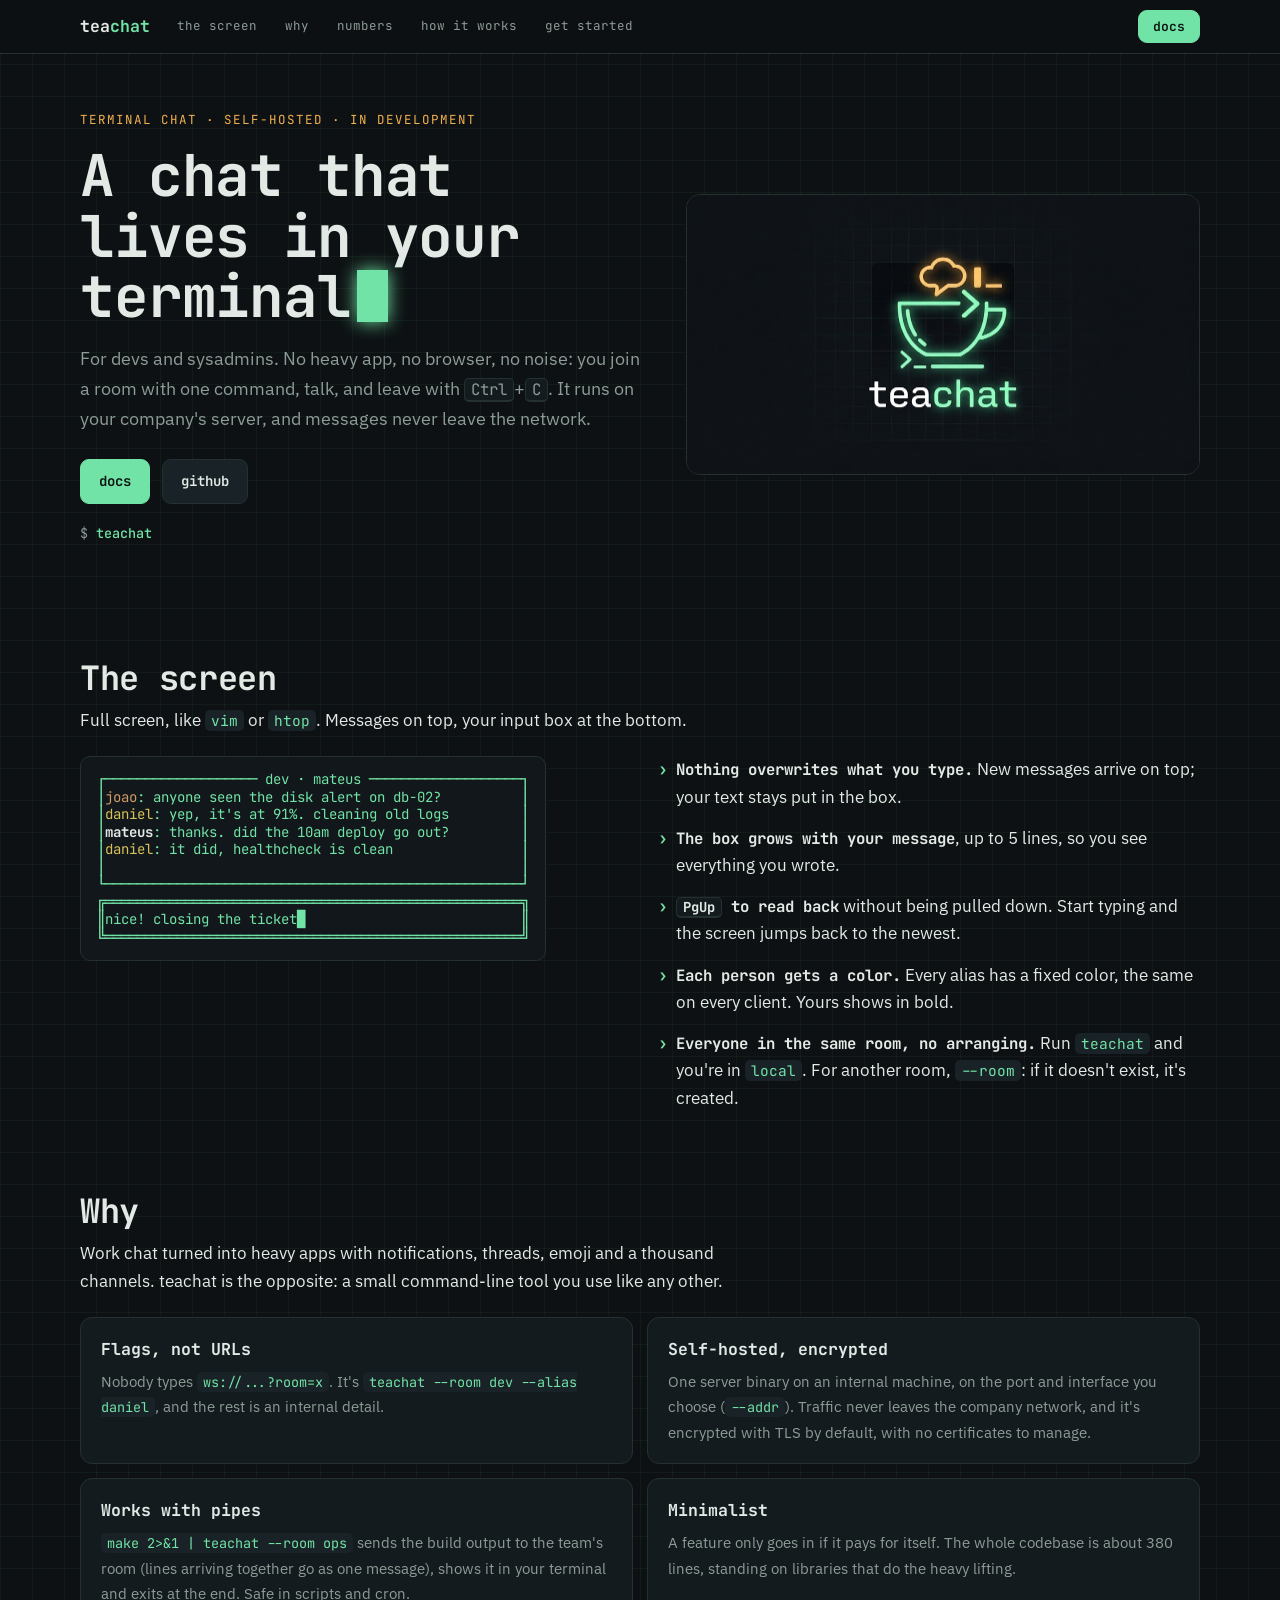
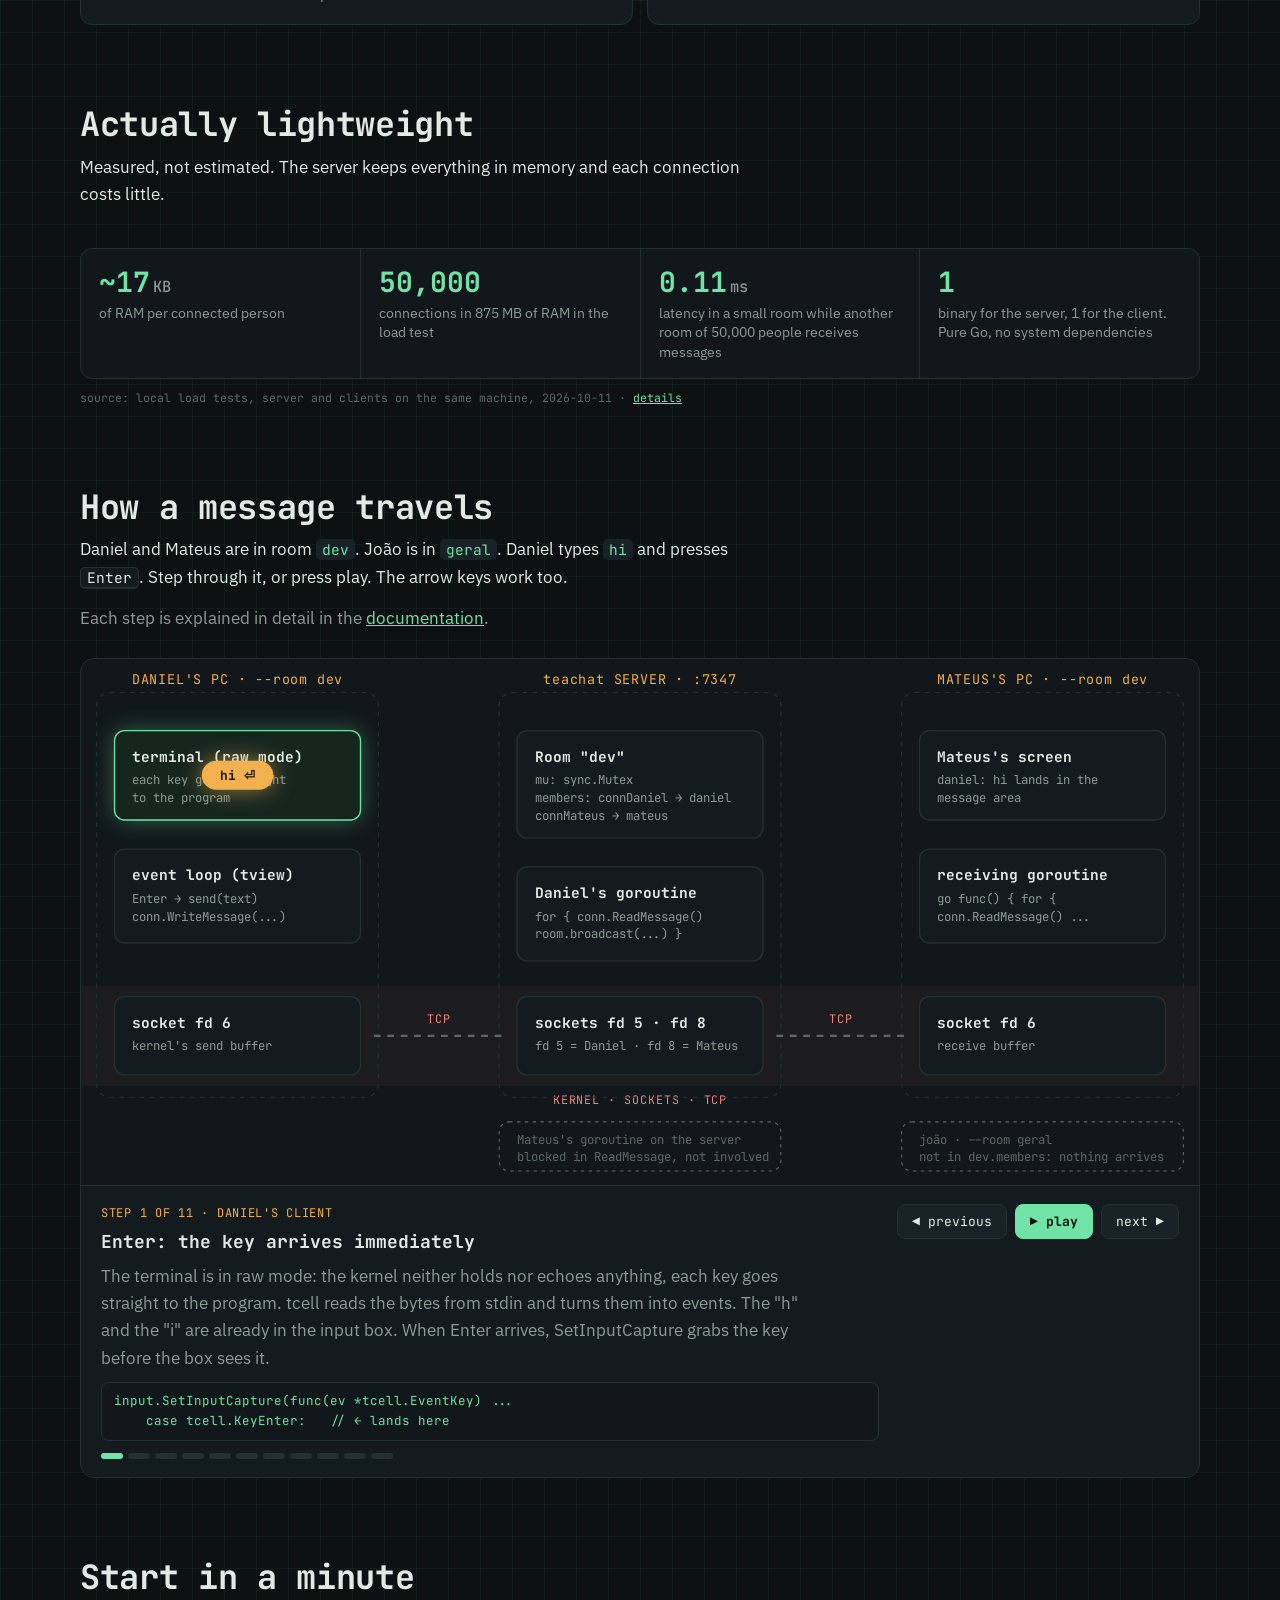
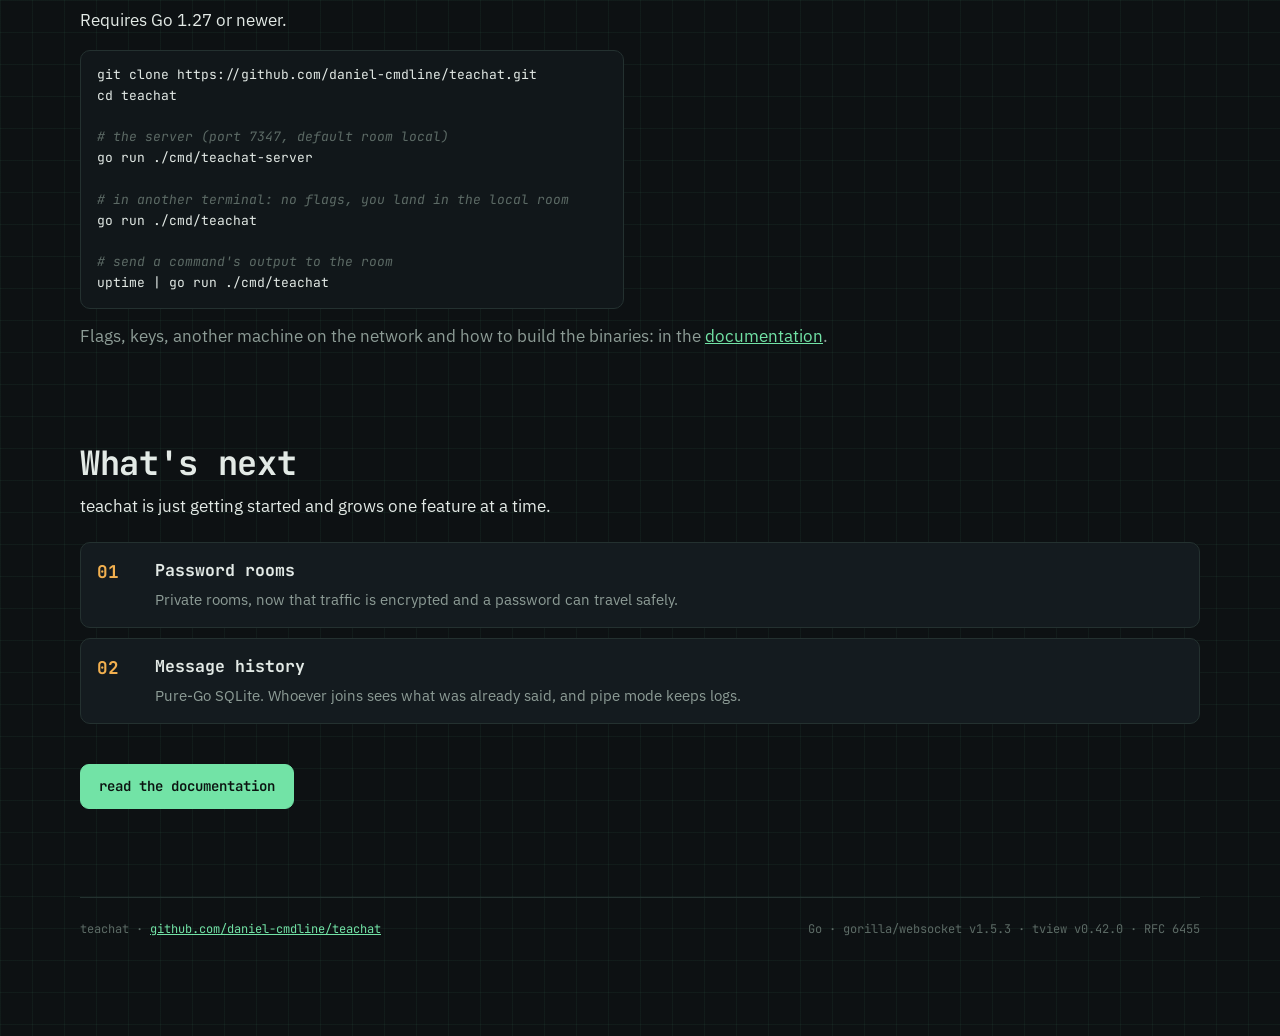
==== commit 4066be03: "Ready for the open internet: rate limits, per-IP cap, batched pipes, --no-pipes - Rate limit per con" ====
--- a/docs/index.html
+++ b/docs/index.html
@@ -75,7 +75,7 @@
   <div class="cards">
     <div class="card"><b>Flags, not URLs</b><p>Nobody types <code>ws://...?room=x</code>. It's <code>teachat --room dev --alias daniel</code>, and the rest is an internal detail.</p></div>
     <div class="card"><b>Self-hosted, encrypted</b><p>One server binary on an internal machine, on the port and interface you choose (<code>--addr</code>). Traffic never leaves the company network, and it's encrypted with TLS by default, with no certificates to manage.</p></div>
-    <div class="card"><b>Works with pipes</b><p><code>make 2>&amp;1 | teachat --room ops</code> sends each line to the team's room, shows it in your terminal and exits at the end. Safe in scripts and cron.</p></div>
+    <div class="card"><b>Works with pipes</b><p><code>make 2>&amp;1 | teachat --room ops</code> sends the build output to the team's room (lines arriving together go as one message), shows it in your terminal and exits at the end. Safe in scripts and cron.</p></div>
     <div class="card"><b>Minimalist</b><p>A feature only goes in if it pays for itself. The whole codebase is about 380 lines, standing on libraries that do the heavy lifting.</p></div>
   </div>
 </section>
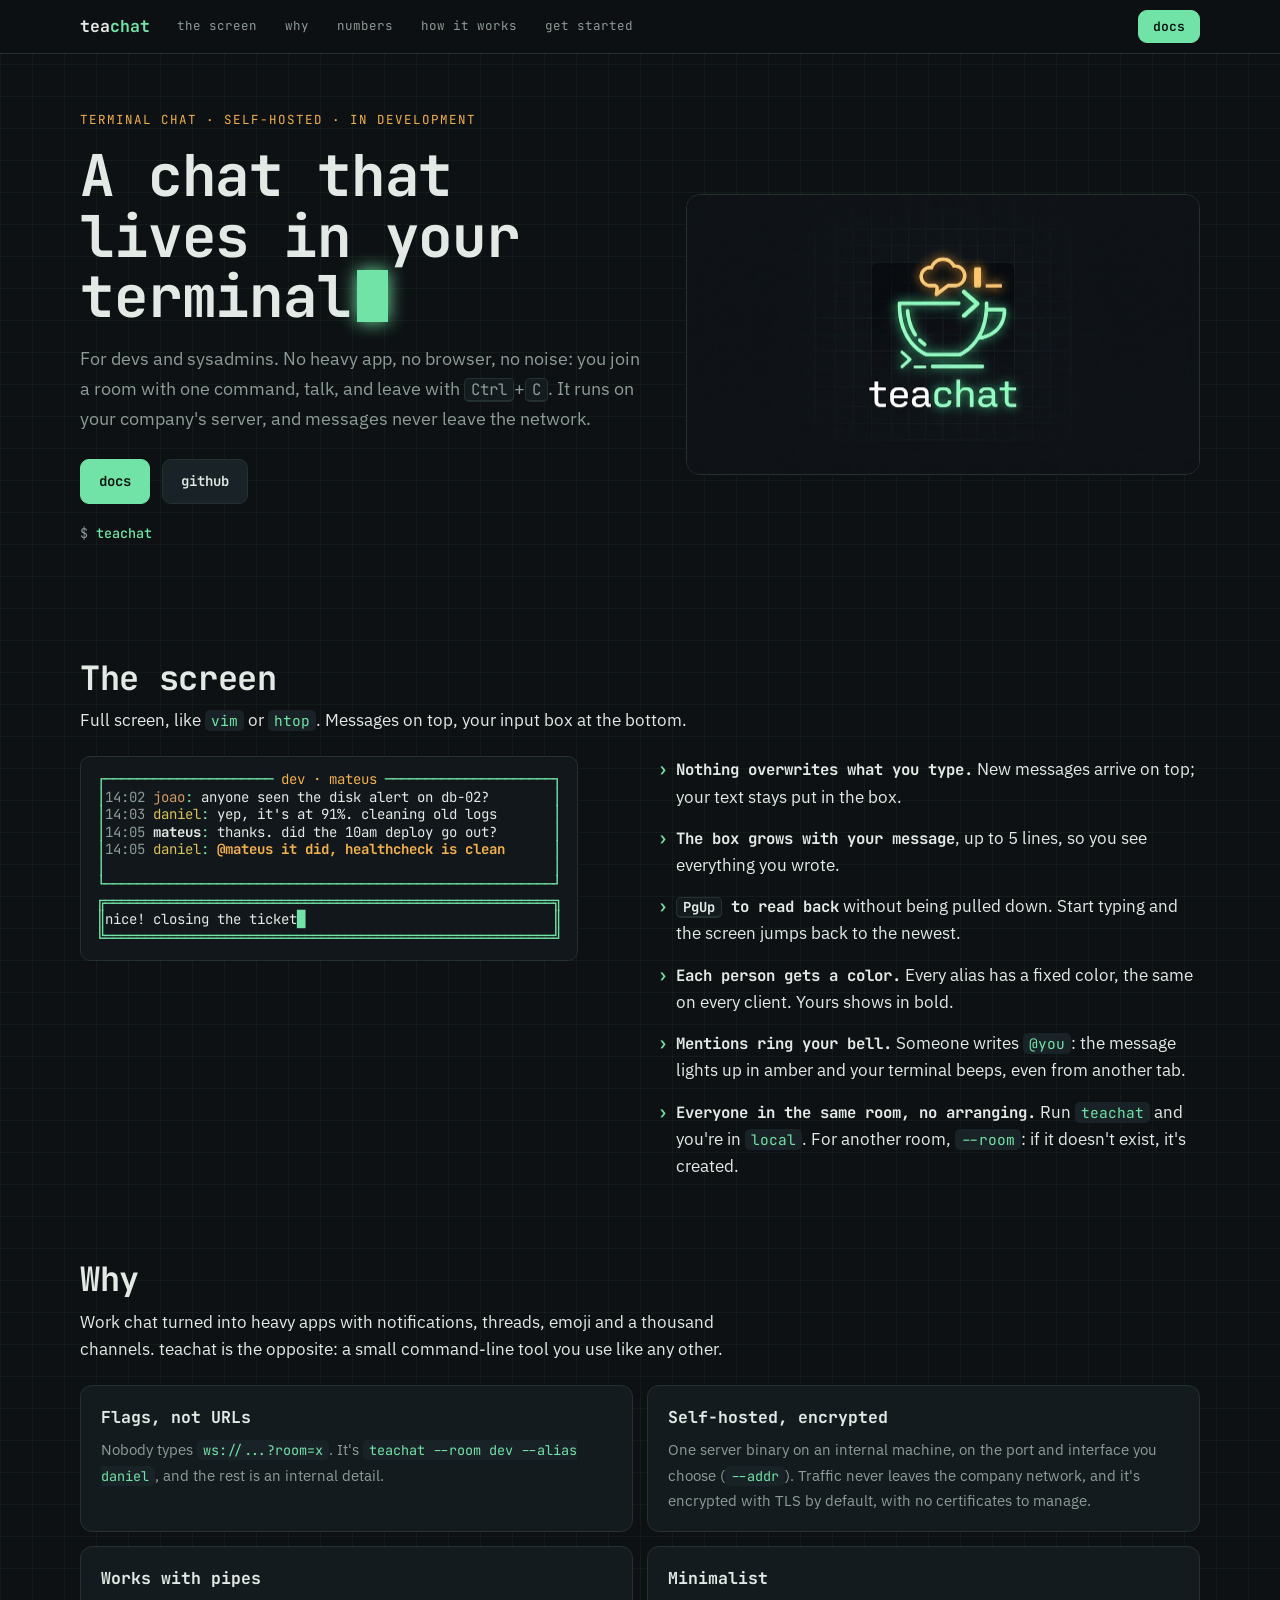
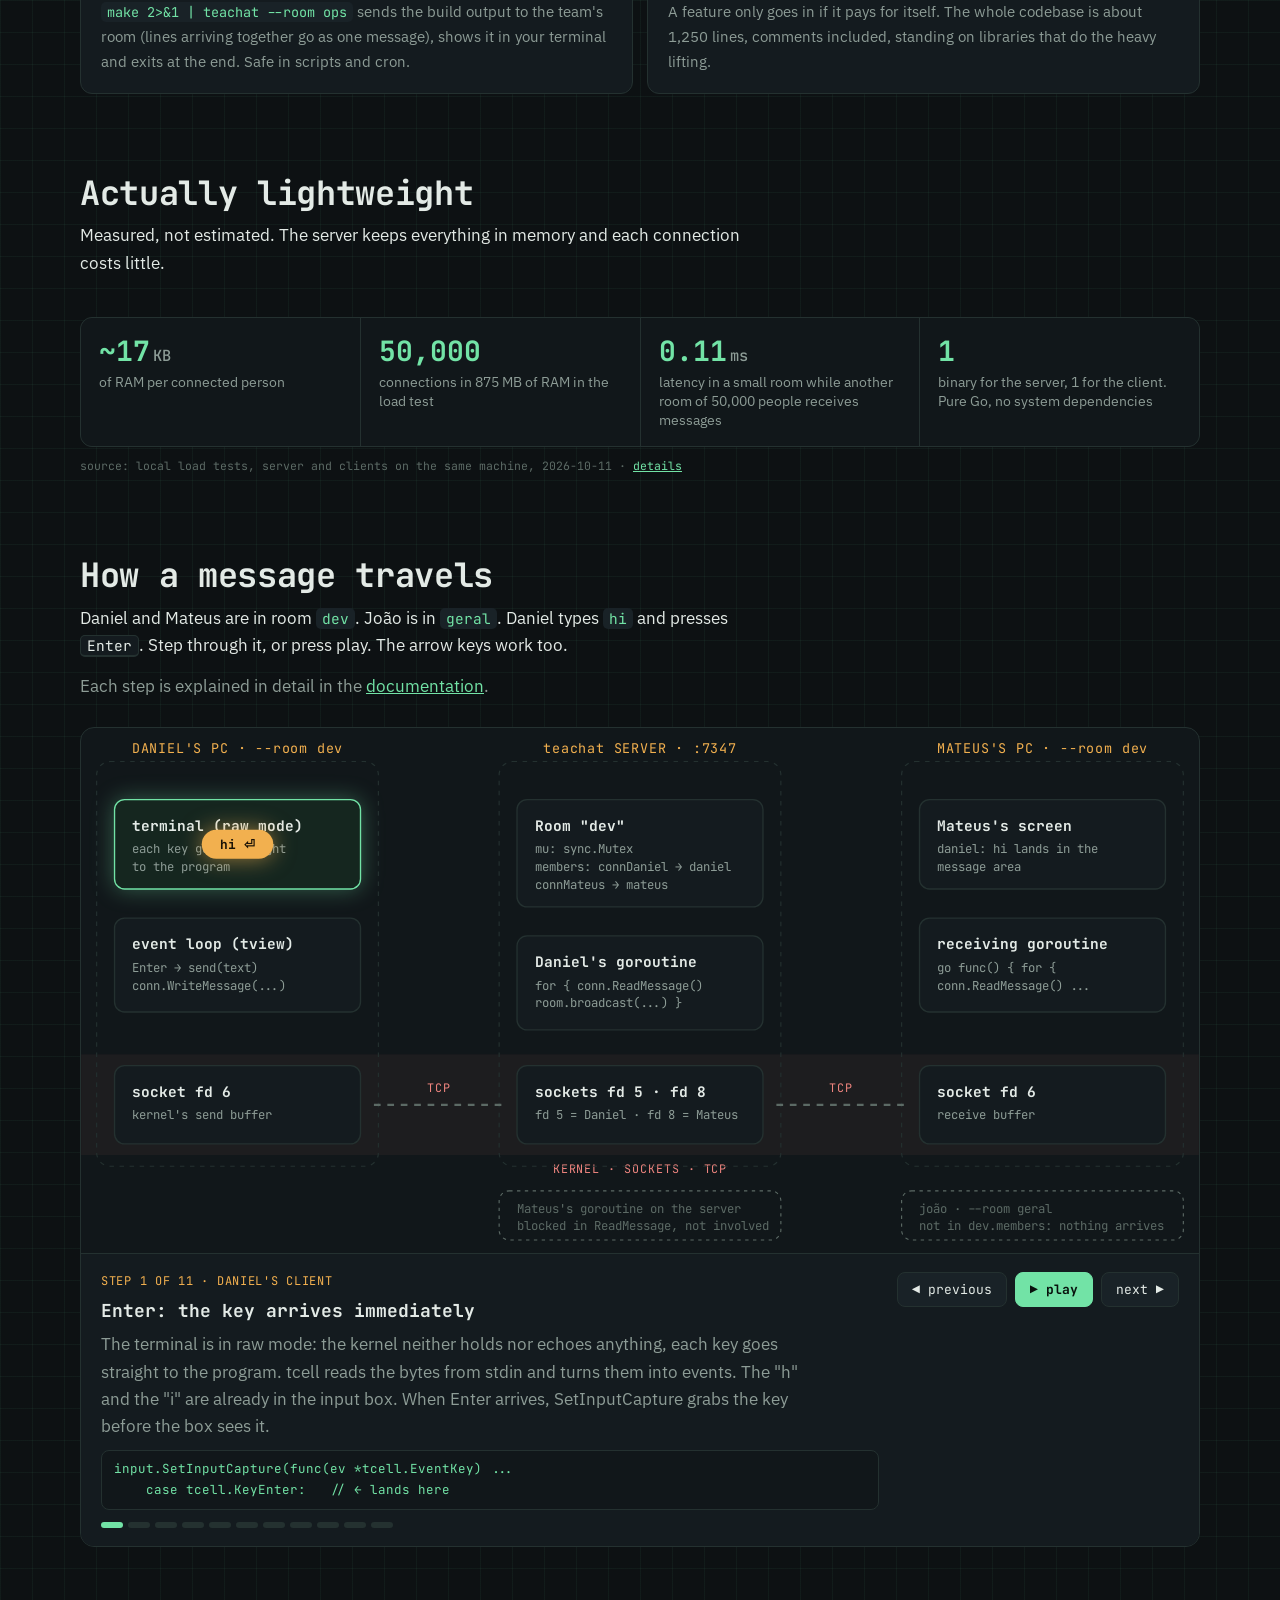
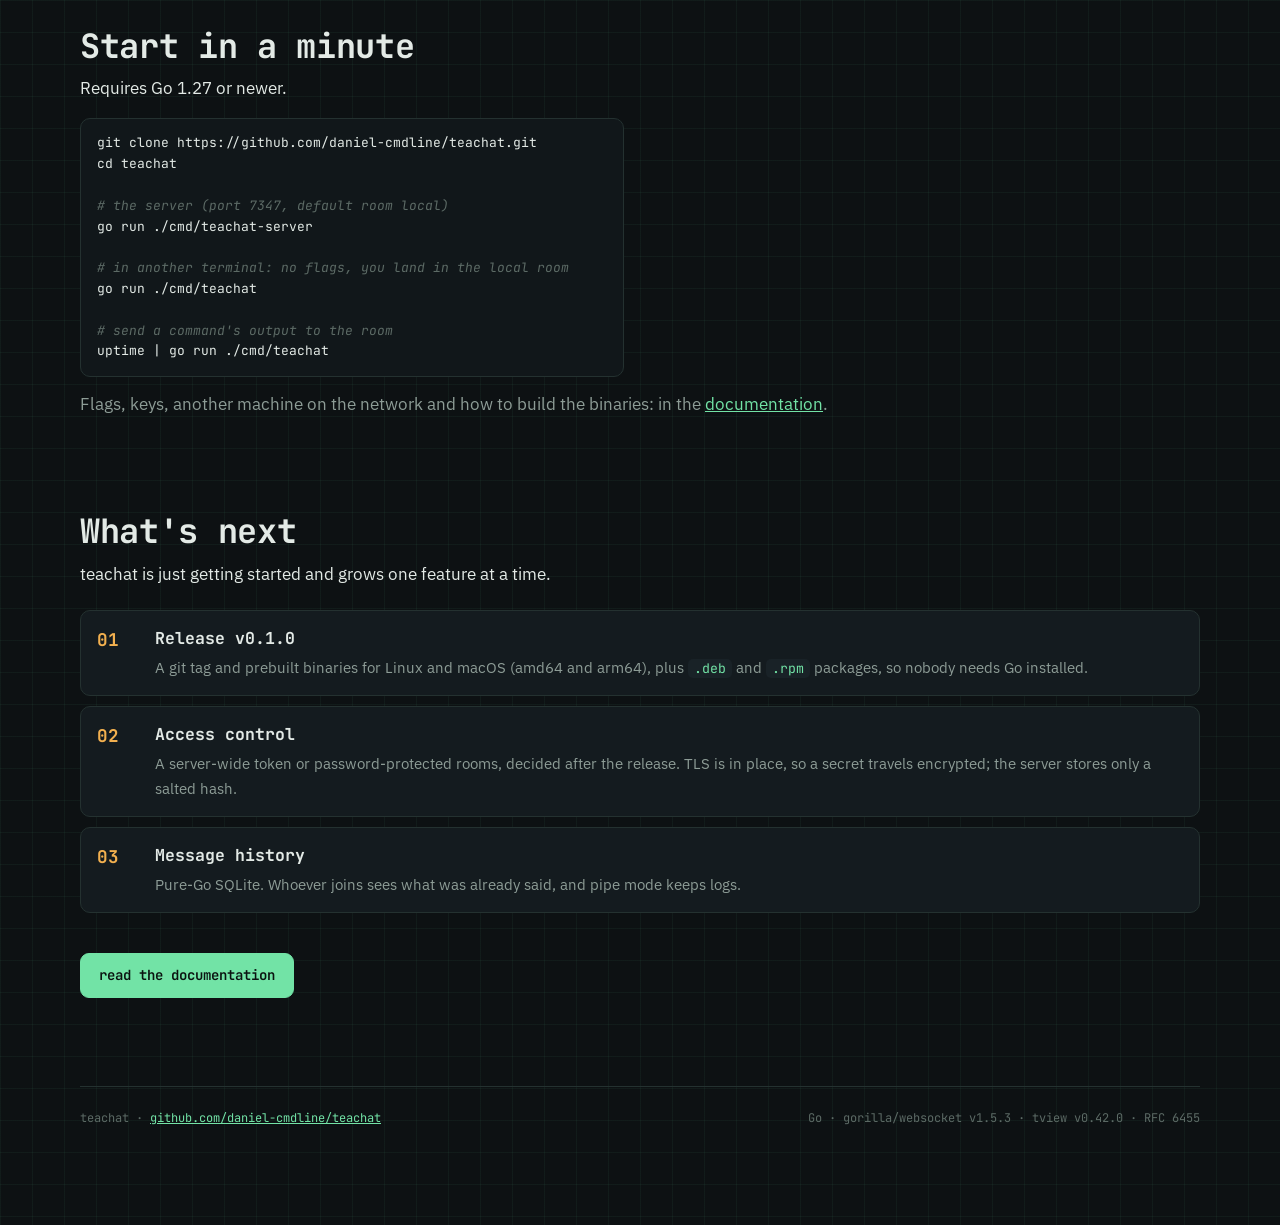
==== commit 60e8d746: "teachat's look: logo colors, welcome banner, timestamps, mentions - The logo's colors: mint borders," ====
--- a/docs/index.html
+++ b/docs/index.html
@@ -47,21 +47,22 @@
     <p>Full screen, like <code>vim</code> or <code>htop</code>. Messages on top, your input box at the bottom.</p>
   </div>
   <div class="split">
-    <div class="scroll"><pre class="screen big" role="img" aria-label="teachat screen: the message area of room dev with four messages, and the input box below with the text nice! closing the ticket">┌─────────────────── dev · mateus ───────────────────┐
-│<span style="color:#d19a66">joao</span>: anyone seen the disk alert on db-02?          │
-│<span style="color:#d7c25a">daniel</span>: yep, it's at 91%. cleaning old logs         │
-│<b style="color:var(--fg)">mateus</b>: thanks. did the 10am deploy go out?         │
-│<span style="color:#d7c25a">daniel</span>: it did, healthcheck is clean                │
-│                                                    │
-└────────────────────────────────────────────────────┘
-╔════════════════════════════════════════════════════╗
-║nice! closing the ticket█                           ║
-╚════════════════════════════════════════════════════╝</pre></div>
+    <div class="scroll"><pre class="screen big" role="img" aria-label="teachat screen: mint borders, an amber room title, four timestamped messages, one of them mentioning mateus in amber, and the input box below with the text nice! closing the ticket"><span style="color:var(--mint)">┌─────────────────────</span><span style="color:var(--amber)"> dev · mateus </span><span style="color:var(--mint)">─────────────────────┐</span>
+<span style="color:var(--mint)">│</span><span style="color:var(--muted)">14:02</span> <span style="color:#d19a66">joao</span>: <span style="color:var(--fg)">anyone seen the disk alert on db-02?</span>        <span style="color:var(--mint)">│</span>
+<span style="color:var(--mint)">│</span><span style="color:var(--muted)">14:03</span> <span style="color:#d7c25a">daniel</span>: <span style="color:var(--fg)">yep, it's at 91%. cleaning old logs</span>       <span style="color:var(--mint)">│</span>
+<span style="color:var(--mint)">│</span><span style="color:var(--muted)">14:05</span> <b style="color:var(--fg)">mateus</b>: <span style="color:var(--fg)">thanks. did the 10am deploy go out?</span>       <span style="color:var(--mint)">│</span>
+<span style="color:var(--mint)">│</span><span style="color:var(--muted)">14:05</span> <span style="color:#d7c25a">daniel</span>: <b style="color:var(--amber)">@mateus it did, healthcheck is clean</b>      <span style="color:var(--mint)">│</span>
+<span style="color:var(--mint)">│</span>                                                        <span style="color:var(--mint)">│</span>
+<span style="color:var(--mint)">└────────────────────────────────────────────────────────┘</span>
+<span style="color:var(--mint)">╔════════════════════════════════════════════════════════╗</span>
+<span style="color:var(--mint)">║</span><span style="color:var(--fg)">nice! closing the ticket</span><span style="color:var(--mint)">█</span>                               <span style="color:var(--mint)">║</span>
+<span style="color:var(--mint)">╚════════════════════════════════════════════════════════╝</span></pre></div>
     <ul class="feats">
       <li><b>Nothing overwrites what you type.</b> New messages arrive on top; your text stays put in the box.</li>
       <li><b>The box grows with your message</b>, up to 5 lines, so you see everything you wrote.</li>
       <li><b><kbd>PgUp</kbd> to read back</b> without being pulled down. Start typing and the screen jumps back to the newest.</li>
       <li><b>Each person gets a color.</b> Every alias has a fixed color, the same on every client. Yours shows in bold.</li>
+      <li><b>Mentions ring your bell.</b> Someone writes <code>@you</code>: the message lights up in amber and your terminal beeps, even from another tab.</li>
       <li><b>Everyone in the same room, no arranging.</b> Run <code>teachat</code> and you're in <code>local</code>. For another room, <code>--room</code>: if it doesn't exist, it's created.</li>
     </ul>
   </div>
@@ -76,7 +77,7 @@
     <div class="card"><b>Flags, not URLs</b><p>Nobody types <code>ws://...?room=x</code>. It's <code>teachat --room dev --alias daniel</code>, and the rest is an internal detail.</p></div>
     <div class="card"><b>Self-hosted, encrypted</b><p>One server binary on an internal machine, on the port and interface you choose (<code>--addr</code>). Traffic never leaves the company network, and it's encrypted with TLS by default, with no certificates to manage.</p></div>
     <div class="card"><b>Works with pipes</b><p><code>make 2>&amp;1 | teachat --room ops</code> sends the build output to the team's room (lines arriving together go as one message), shows it in your terminal and exits at the end. Safe in scripts and cron.</p></div>
-    <div class="card"><b>Minimalist</b><p>A feature only goes in if it pays for itself. The whole codebase is about 380 lines, standing on libraries that do the heavy lifting.</p></div>
+    <div class="card"><b>Minimalist</b><p>A feature only goes in if it pays for itself. The whole codebase is about 1,250 lines, comments included, standing on libraries that do the heavy lifting.</p></div>
   </div>
 </section>
 
@@ -180,7 +181,8 @@
     <p>teachat is just getting started and grows one feature at a time.</p>
   </div>
   <ol class="road">
-    <li><div><b>Password rooms</b><p>Private rooms, now that traffic is encrypted and a password can travel safely.</p></div></li>
+    <li><div><b>Release v0.1.0</b><p>A git tag and prebuilt binaries for Linux and macOS (amd64 and arm64), plus <code>.deb</code> and <code>.rpm</code> packages, so nobody needs Go installed.</p></div></li>
+    <li><div><b>Access control</b><p>A server-wide token or password-protected rooms, decided after the release. TLS is in place, so a secret travels encrypted; the server stores only a salted hash.</p></div></li>
     <li><div><b>Message history</b><p>Pure-Go SQLite. Whoever joins sees what was already said, and pipe mode keeps logs.</p></div></li>
   </ol>
   <div class="cta" style="margin-top:40px">
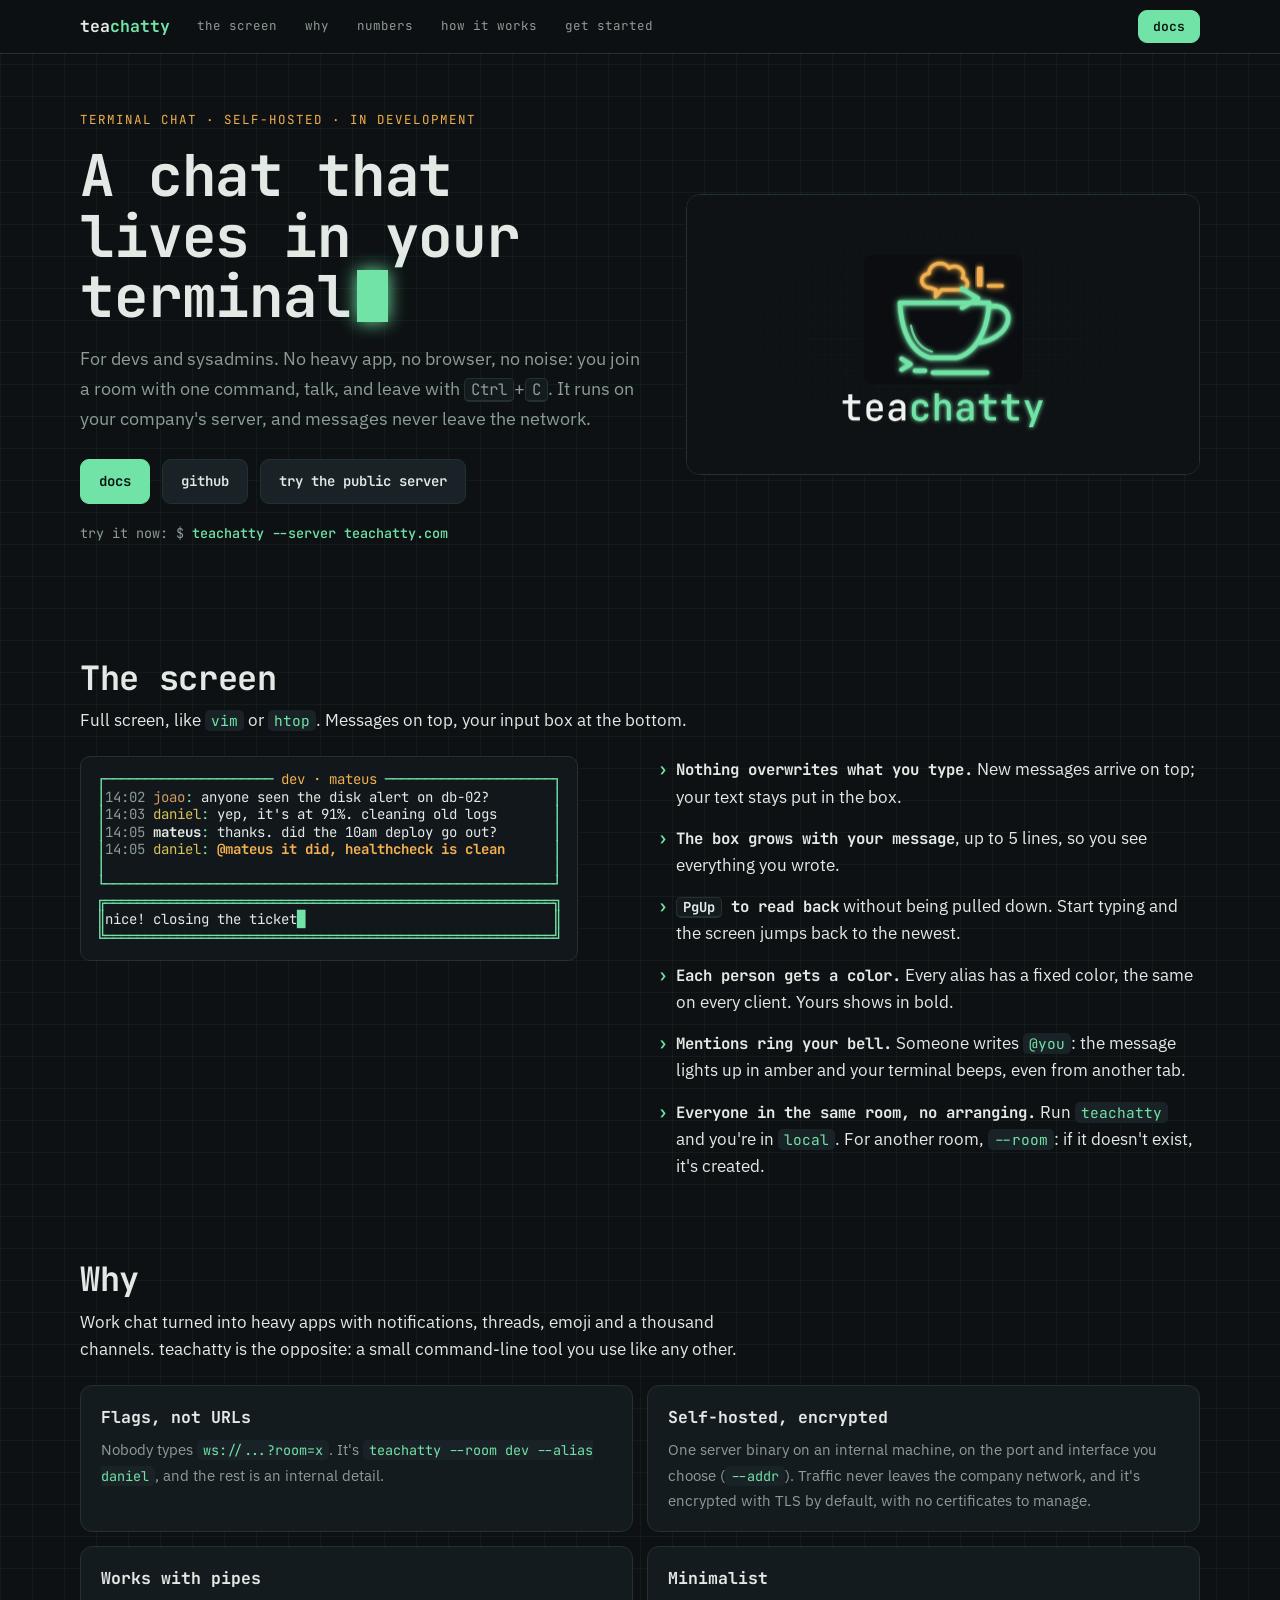
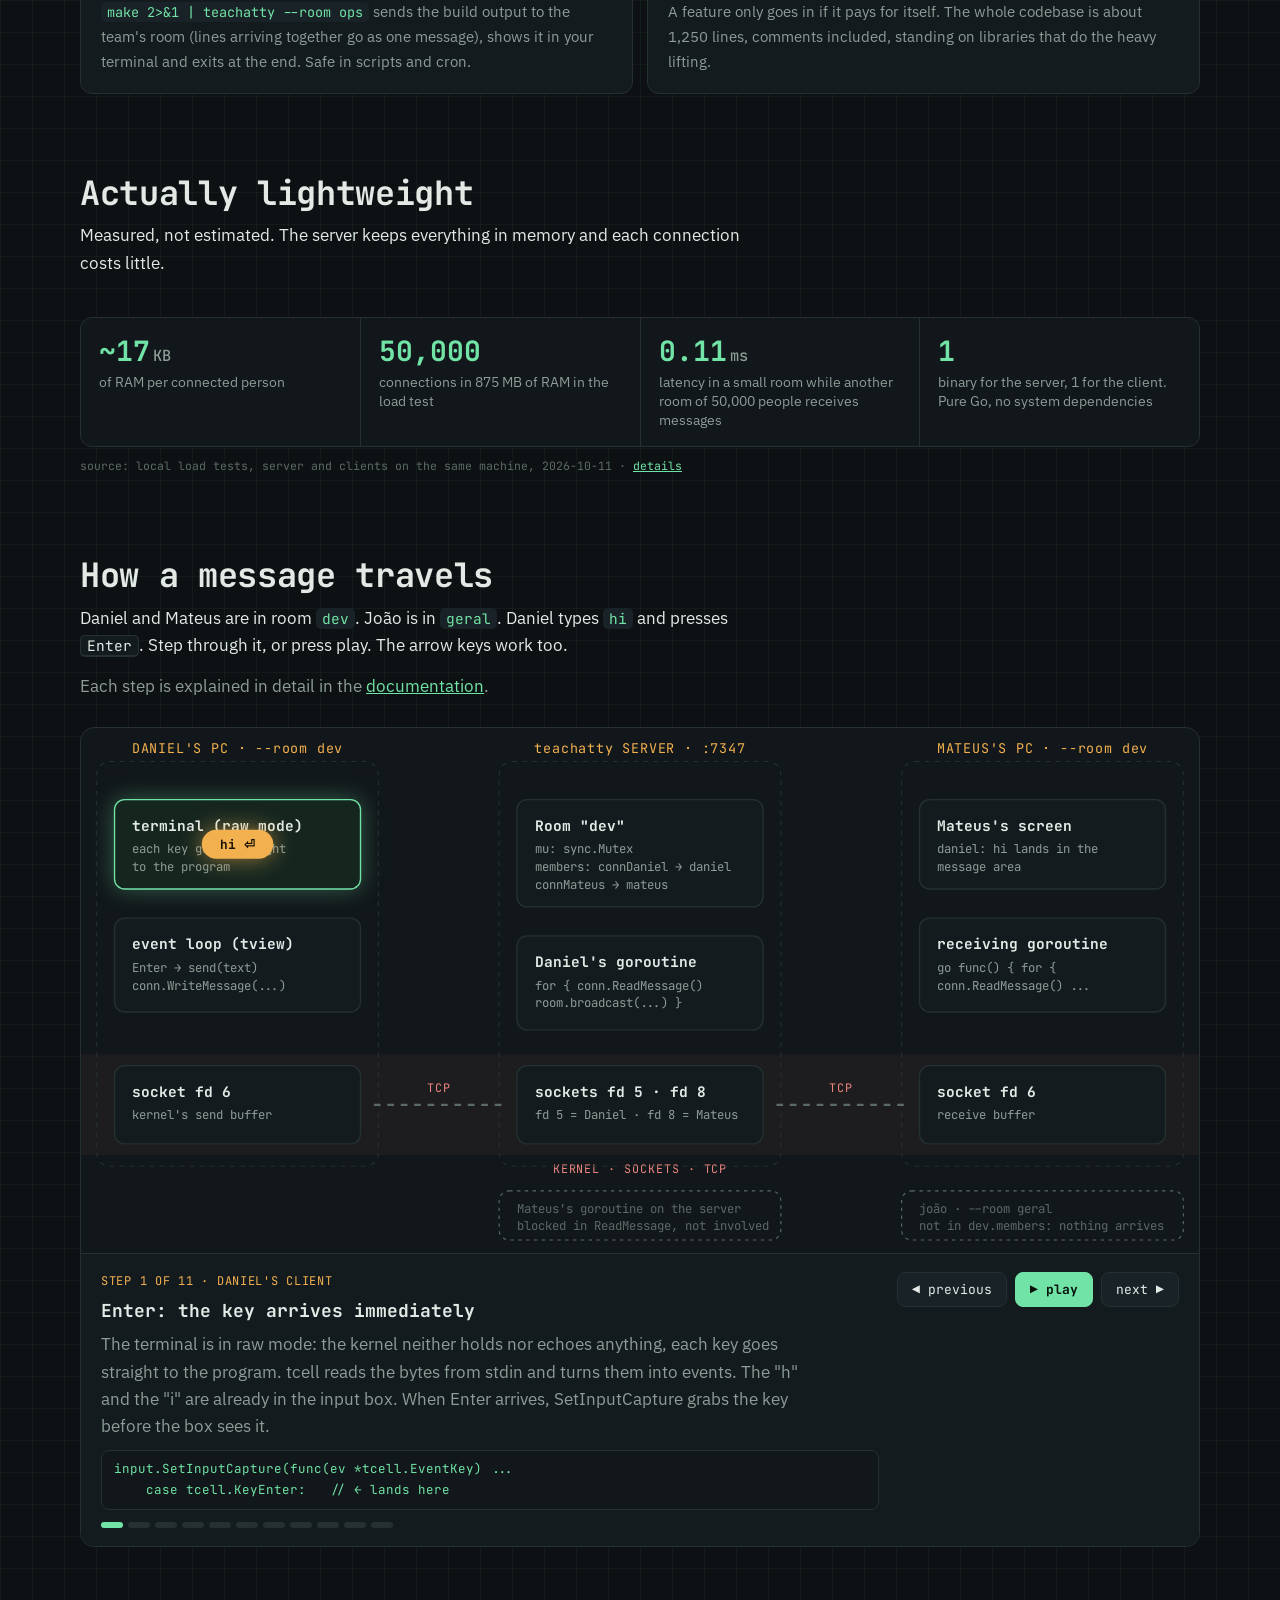
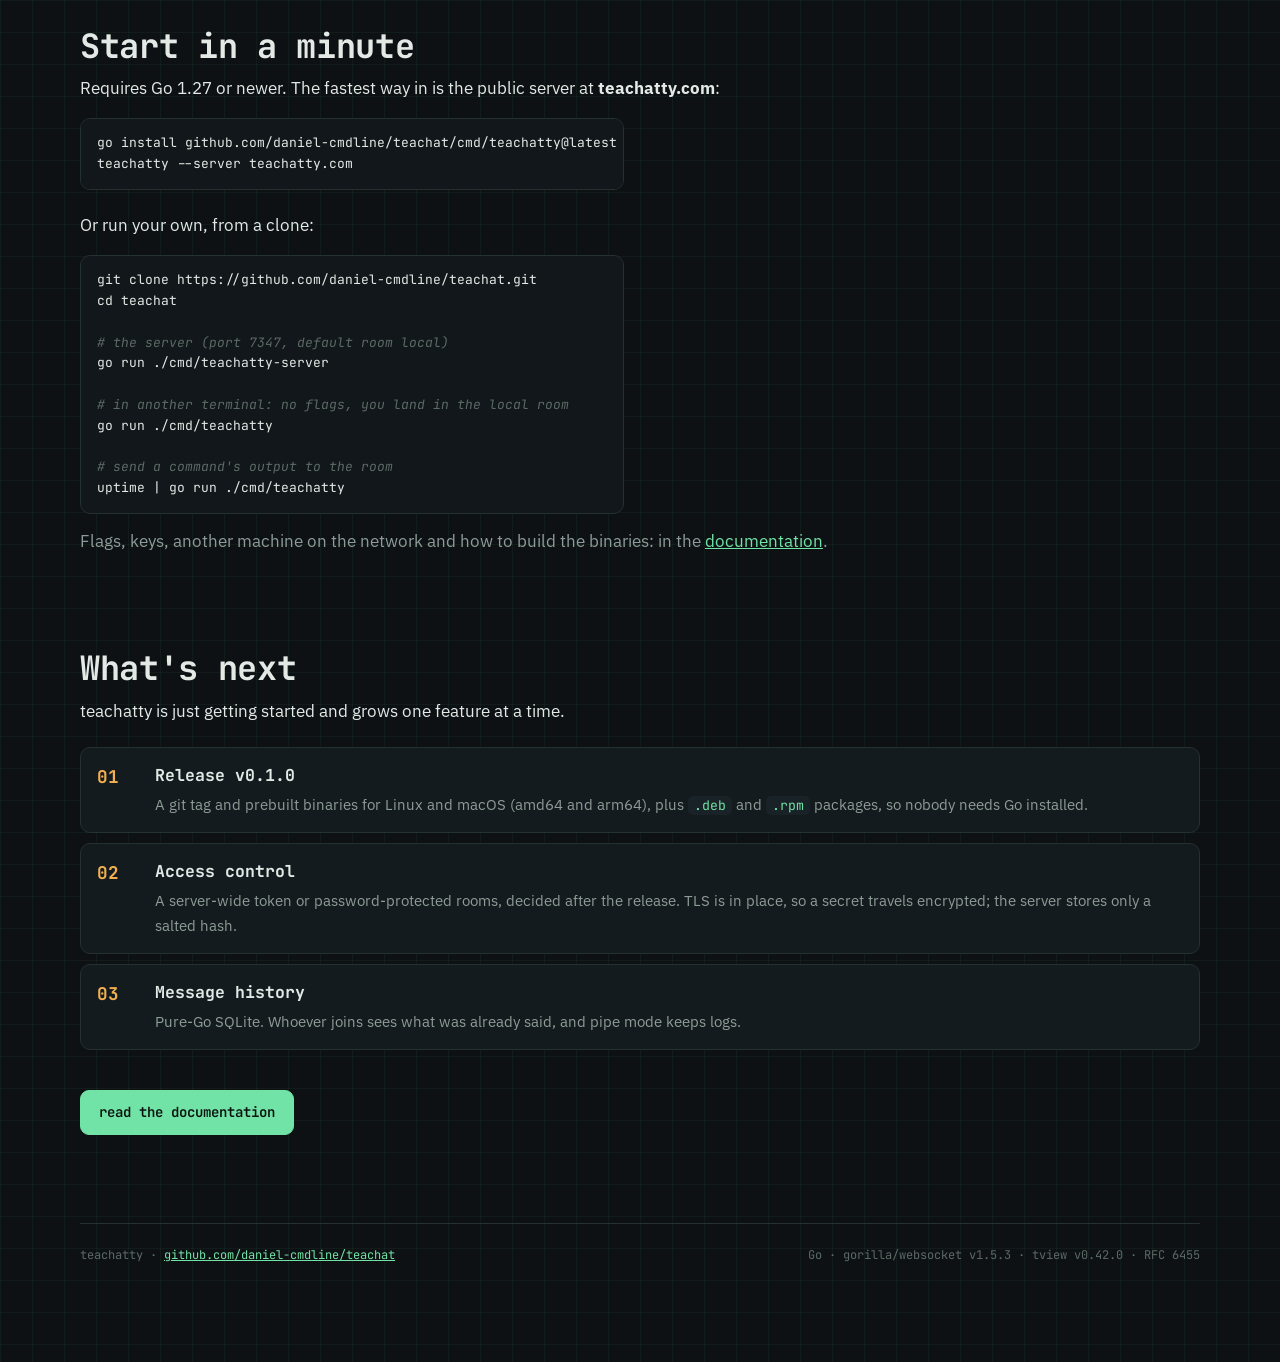
==== commit 76ebd522: "Rename teachat to teachatty (teachatty.com) - Binaries teachatty and teachatty-server (cmd/teachatty" ====
--- a/docs/index.html
+++ b/docs/index.html
@@ -3,7 +3,7 @@
 <head>
 <meta charset="utf-8">
 <meta name="viewport" content="width=device-width, initial-scale=1, viewport-fit=cover">
-<title>teachat</title>
+<title>teachatty</title>
 <meta name="description" content="A terminal chat for devs and sysadmins: self-hosted and minimalist.">
 <link rel="preconnect" href="https://fonts.googleapis.com">
 <link rel="preconnect" href="https://fonts.gstatic.com" crossorigin>
@@ -13,7 +13,7 @@
 <body>
 <nav class="toc" aria-label="Sections">
   <div class="wrap">
-    <a class="brand" href="#top">tea<b>chat</b></a>
+    <a class="brand" href="#top">tea<b>chatty</b></a>
     <a class="chip" href="#screen">the screen</a>
     <a class="chip" href="#why">why</a>
     <a class="chip" href="#numbers">numbers</a>
@@ -34,10 +34,11 @@
       <div class="cta">
         <a class="btn primary" href="docs.html">docs</a>
         <a class="btn" href="https://github.com/daniel-cmdline/teachat">github</a>
+        <a class="btn" href="#start">try the public server</a>
       </div>
-      <p class="cmd" style="margin-top:18px">$ <b>teachat</b></p>
+      <p class="cmd" style="margin-top:18px">try it now: $ <b>teachatty --server teachatty.com</b></p>
     </div>
-    <img class="logo" src="../assets/teachat.png" alt="teachat logo: a neon green cup with a terminal prompt and an amber speech bubble">
+    <img class="logo" src="../assets/teachatty.png" alt="teachatty logo: a neon green cup with a terminal prompt and an amber speech bubble">
   </div>
 </header>
 
@@ -47,7 +48,7 @@
     <p>Full screen, like <code>vim</code> or <code>htop</code>. Messages on top, your input box at the bottom.</p>
   </div>
   <div class="split">
-    <div class="scroll"><pre class="screen big" role="img" aria-label="teachat screen: mint borders, an amber room title, four timestamped messages, one of them mentioning mateus in amber, and the input box below with the text nice! closing the ticket"><span style="color:var(--mint)">┌─────────────────────</span><span style="color:var(--amber)"> dev · mateus </span><span style="color:var(--mint)">─────────────────────┐</span>
+    <div class="scroll"><pre class="screen big" role="img" aria-label="teachatty screen: mint borders, an amber room title, four timestamped messages, one of them mentioning mateus in amber, and the input box below with the text nice! closing the ticket"><span style="color:var(--mint)">┌─────────────────────</span><span style="color:var(--amber)"> dev · mateus </span><span style="color:var(--mint)">─────────────────────┐</span>
 <span style="color:var(--mint)">│</span><span style="color:var(--muted)">14:02</span> <span style="color:#d19a66">joao</span>: <span style="color:var(--fg)">anyone seen the disk alert on db-02?</span>        <span style="color:var(--mint)">│</span>
 <span style="color:var(--mint)">│</span><span style="color:var(--muted)">14:03</span> <span style="color:#d7c25a">daniel</span>: <span style="color:var(--fg)">yep, it's at 91%. cleaning old logs</span>       <span style="color:var(--mint)">│</span>
 <span style="color:var(--mint)">│</span><span style="color:var(--muted)">14:05</span> <b style="color:var(--fg)">mateus</b>: <span style="color:var(--fg)">thanks. did the 10am deploy go out?</span>       <span style="color:var(--mint)">│</span>
@@ -63,7 +64,7 @@
       <li><b><kbd>PgUp</kbd> to read back</b> without being pulled down. Start typing and the screen jumps back to the newest.</li>
       <li><b>Each person gets a color.</b> Every alias has a fixed color, the same on every client. Yours shows in bold.</li>
       <li><b>Mentions ring your bell.</b> Someone writes <code>@you</code>: the message lights up in amber and your terminal beeps, even from another tab.</li>
-      <li><b>Everyone in the same room, no arranging.</b> Run <code>teachat</code> and you're in <code>local</code>. For another room, <code>--room</code>: if it doesn't exist, it's created.</li>
+      <li><b>Everyone in the same room, no arranging.</b> Run <code>teachatty</code> and you're in <code>local</code>. For another room, <code>--room</code>: if it doesn't exist, it's created.</li>
     </ul>
   </div>
 </section>
@@ -71,12 +72,12 @@
 <section id="why">
   <div class="read">
     <div class="sec-head"><h2>Why</h2></div>
-    <p>Work chat turned into heavy apps with notifications, threads, emoji and a thousand channels. teachat is the opposite: a small command-line tool you use like any other.</p>
+    <p>Work chat turned into heavy apps with notifications, threads, emoji and a thousand channels. teachatty is the opposite: a small command-line tool you use like any other.</p>
   </div>
   <div class="cards">
-    <div class="card"><b>Flags, not URLs</b><p>Nobody types <code>ws://...?room=x</code>. It's <code>teachat --room dev --alias daniel</code>, and the rest is an internal detail.</p></div>
+    <div class="card"><b>Flags, not URLs</b><p>Nobody types <code>ws://...?room=x</code>. It's <code>teachatty --room dev --alias daniel</code>, and the rest is an internal detail.</p></div>
     <div class="card"><b>Self-hosted, encrypted</b><p>One server binary on an internal machine, on the port and interface you choose (<code>--addr</code>). Traffic never leaves the company network, and it's encrypted with TLS by default, with no certificates to manage.</p></div>
-    <div class="card"><b>Works with pipes</b><p><code>make 2>&amp;1 | teachat --room ops</code> sends the build output to the team's room (lines arriving together go as one message), shows it in your terminal and exits at the end. Safe in scripts and cron.</p></div>
+    <div class="card"><b>Works with pipes</b><p><code>make 2>&amp;1 | teachatty --room ops</code> sends the build output to the team's room (lines arriving together go as one message), shows it in your terminal and exits at the end. Safe in scripts and cron.</p></div>
     <div class="card"><b>Minimalist</b><p>A feature only goes in if it pays for itself. The whole codebase is about 1,250 lines, comments included, standing on libraries that do the heavy lifting.</p></div>
   </div>
 </section>
@@ -112,7 +113,7 @@
         <rect class="col-frame" x="374" y="30" width="252" height="362" rx="12"></rect>
         <rect class="col-frame" x="734" y="30" width="252" height="362" rx="12"></rect>
         <text class="col-title" x="140" y="22" text-anchor="middle">DANIEL'S PC · --room dev</text>
-        <text class="col-title" x="500" y="22" text-anchor="middle">teachat SERVER · :7347</text>
+        <text class="col-title" x="500" y="22" text-anchor="middle">teachatty SERVER · :7347</text>
         <text class="col-title" x="860" y="22" text-anchor="middle">MATEUS'S PC · --room dev</text>
 
         <line class="wire" x1="262" y1="337" x2="378" y2="337"></line>
@@ -159,26 +160,31 @@
 <section id="start">
   <div class="read">
     <div class="sec-head"><h2>Start in a minute</h2></div>
-    <p>Requires Go 1.27 or newer.</p>
+    <p>Requires Go 1.27 or newer. The fastest way in is the public server at <b>teachatty.com</b>:</p>
+  </div>
+  <pre style="max-width:var(--read);margin-top:16px">go install github.com/daniel-cmdline/teachat/cmd/teachatty@latest
+teachatty --server teachatty.com</pre>
+  <div class="read" style="margin-top:22px">
+    <p>Or run your own, from a clone:</p>
   </div>
   <pre style="max-width:var(--read);margin-top:16px">git clone https://github.com/daniel-cmdline/teachat.git
 cd teachat
 
 <span class="c"># the server (port 7347, default room local)</span>
-go run ./cmd/teachat-server
+go run ./cmd/teachatty-server
 
 <span class="c"># in another terminal: no flags, you land in the local room</span>
-go run ./cmd/teachat
+go run ./cmd/teachatty
 
 <span class="c"># send a command's output to the room</span>
-uptime | go run ./cmd/teachat</pre>
+uptime | go run ./cmd/teachatty</pre>
   <p class="muted" style="margin-top:14px">Flags, keys, another machine on the network and how to build the binaries: in the <a href="docs.html#getting-started">documentation</a>.</p>
 </section>
 
 <section id="next">
   <div class="read">
     <div class="sec-head"><h2>What's next</h2></div>
-    <p>teachat is just getting started and grows one feature at a time.</p>
+    <p>teachatty is just getting started and grows one feature at a time.</p>
   </div>
   <ol class="road">
     <li><div><b>Release v0.1.0</b><p>A git tag and prebuilt binaries for Linux and macOS (amd64 and arm64), plus <code>.deb</code> and <code>.rpm</code> packages, so nobody needs Go installed.</p></div></li>
@@ -191,7 +197,7 @@
 </section>
 
 <footer>
-  <span>teachat · <a href="https://github.com/daniel-cmdline/teachat">github.com/daniel-cmdline/teachat</a></span>
+  <span>teachatty · <a href="https://github.com/daniel-cmdline/teachat">github.com/daniel-cmdline/teachat</a></span>
   <span>Go · gorilla/websocket v1.5.3 · tview v0.42.0 · RFC 6455</span>
 </footer>
 
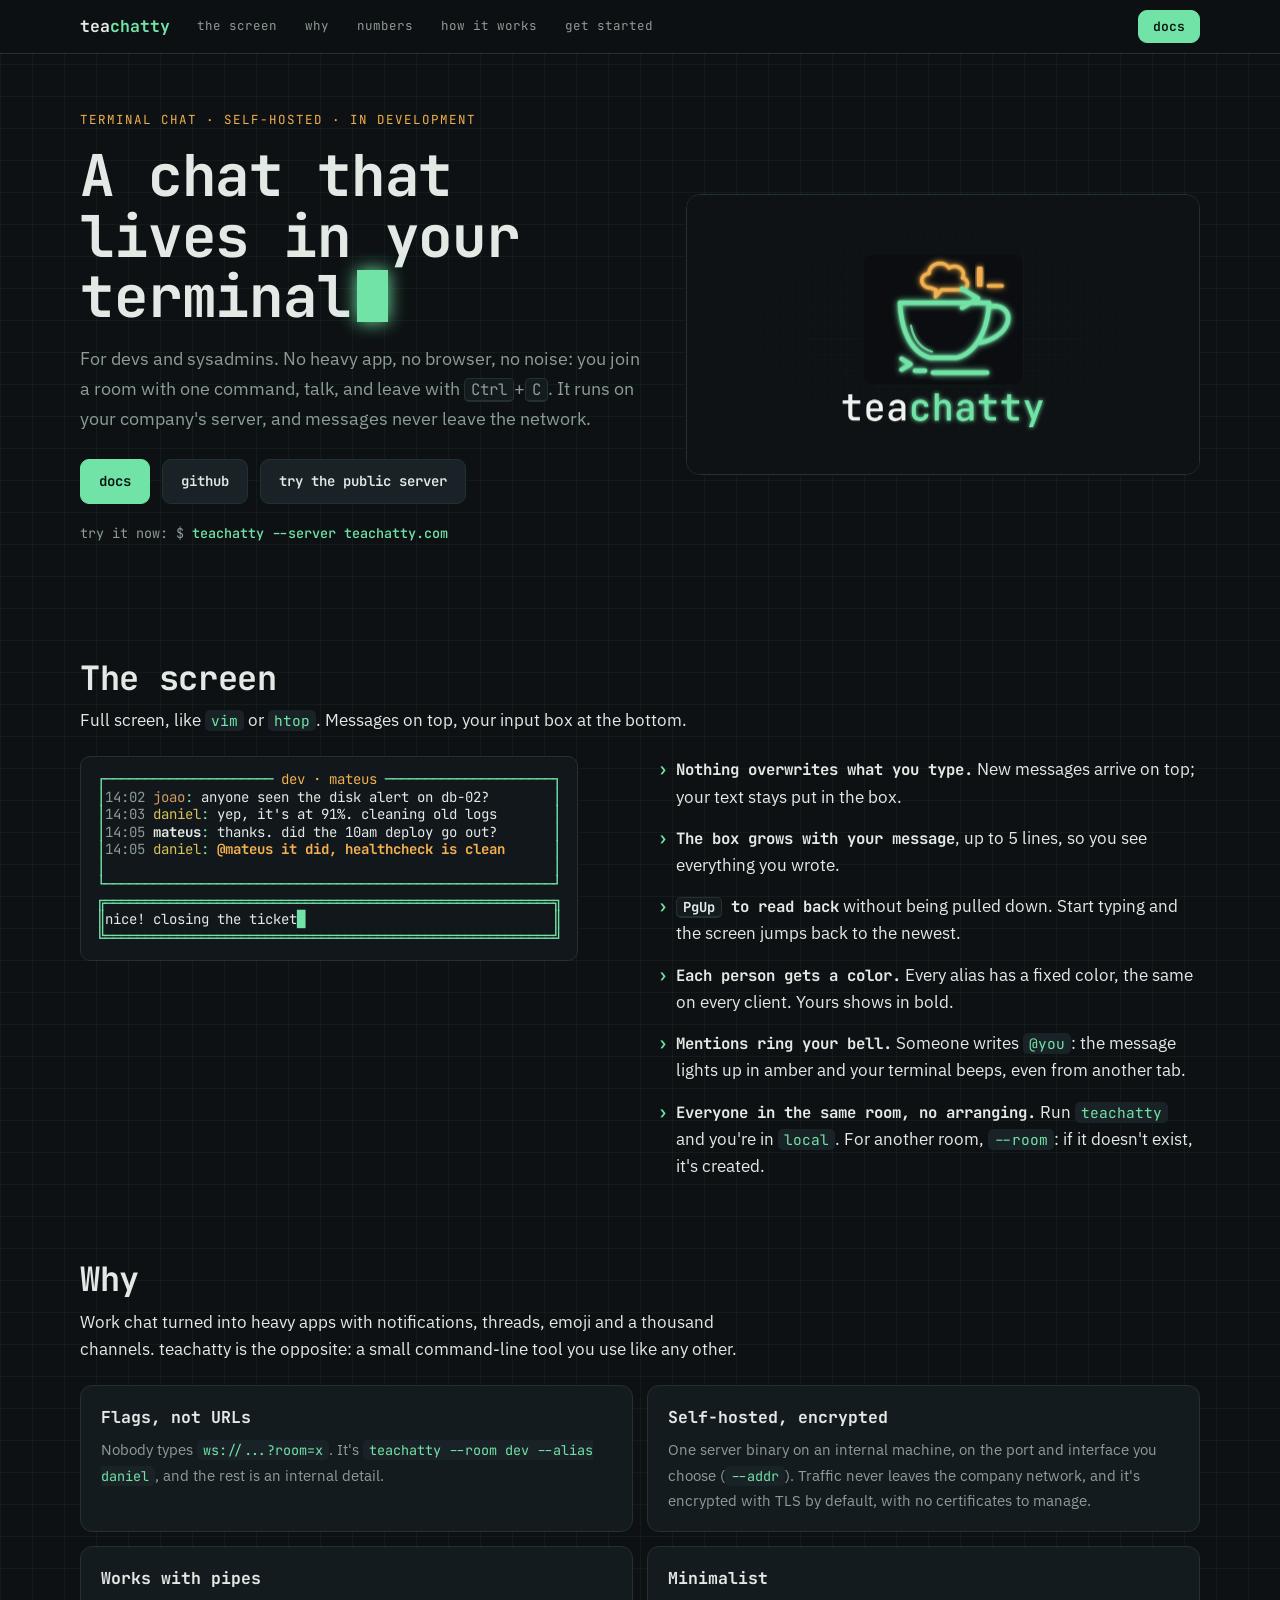
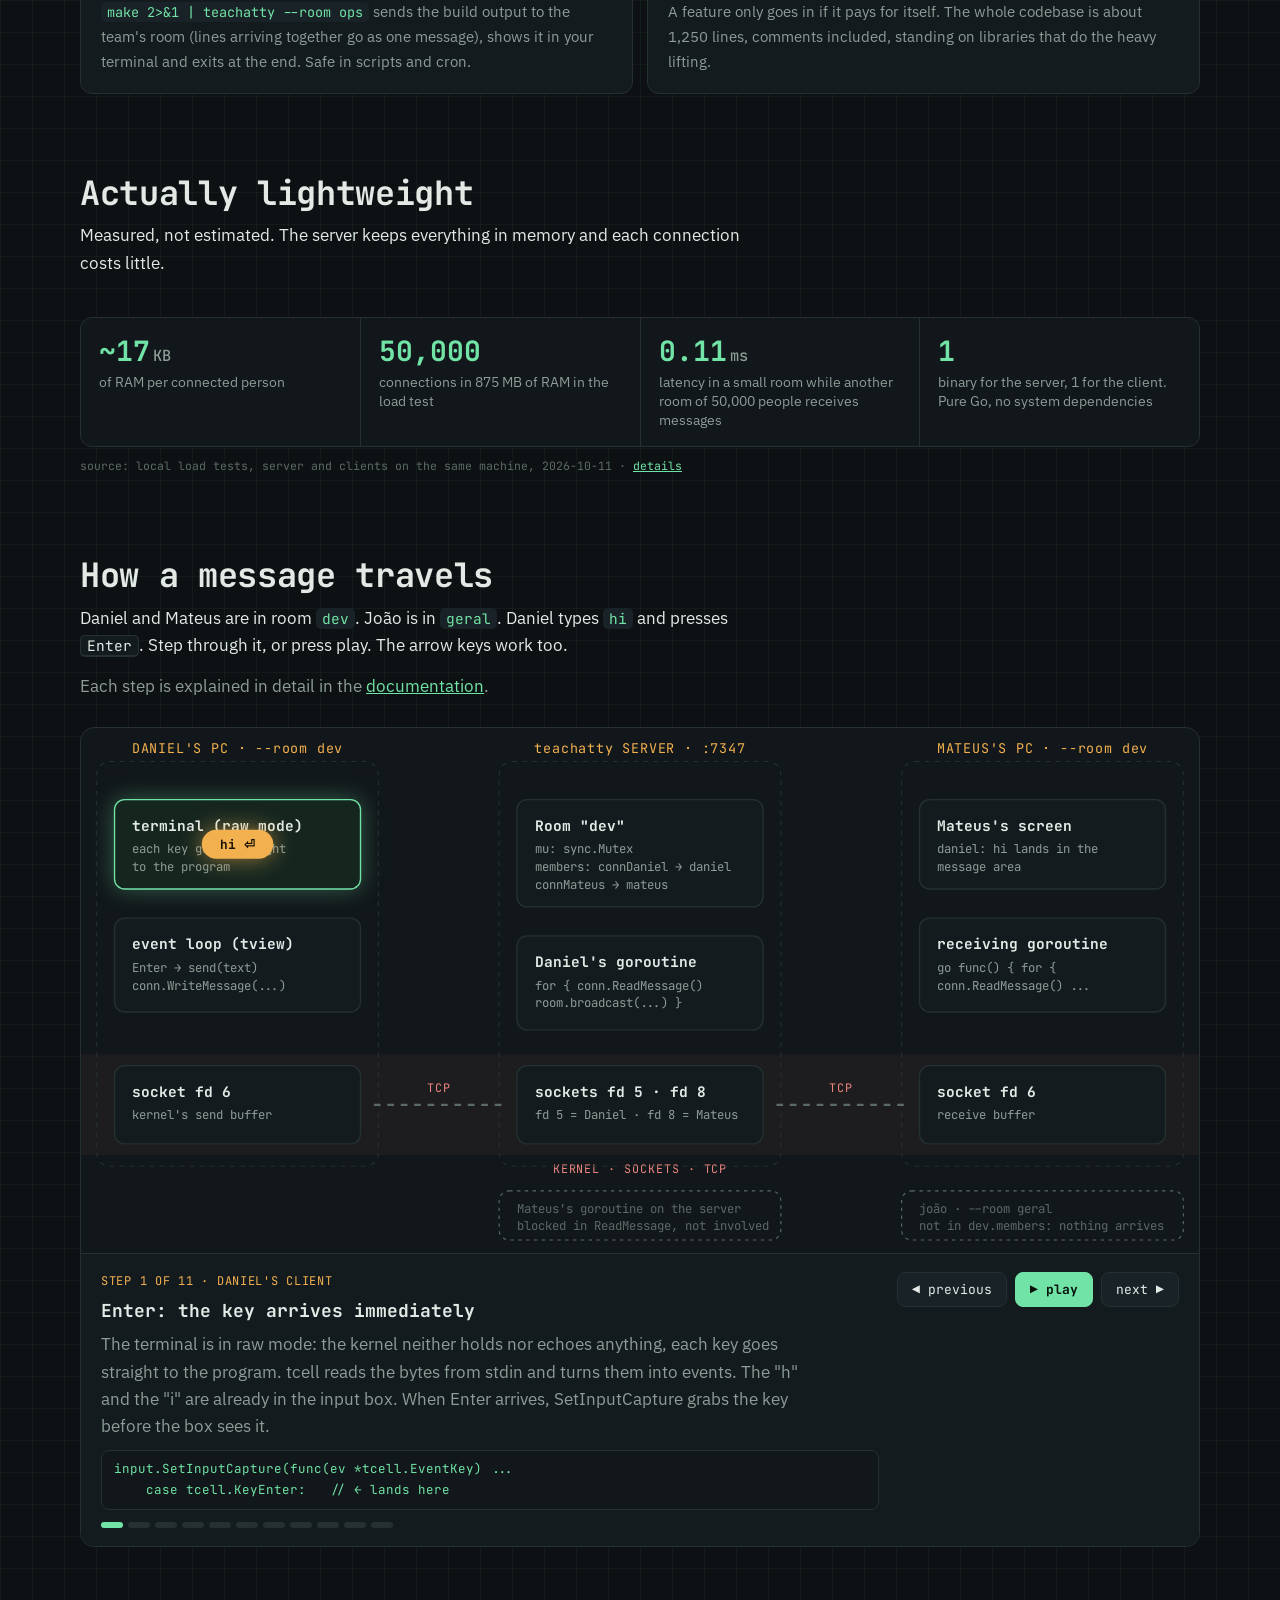
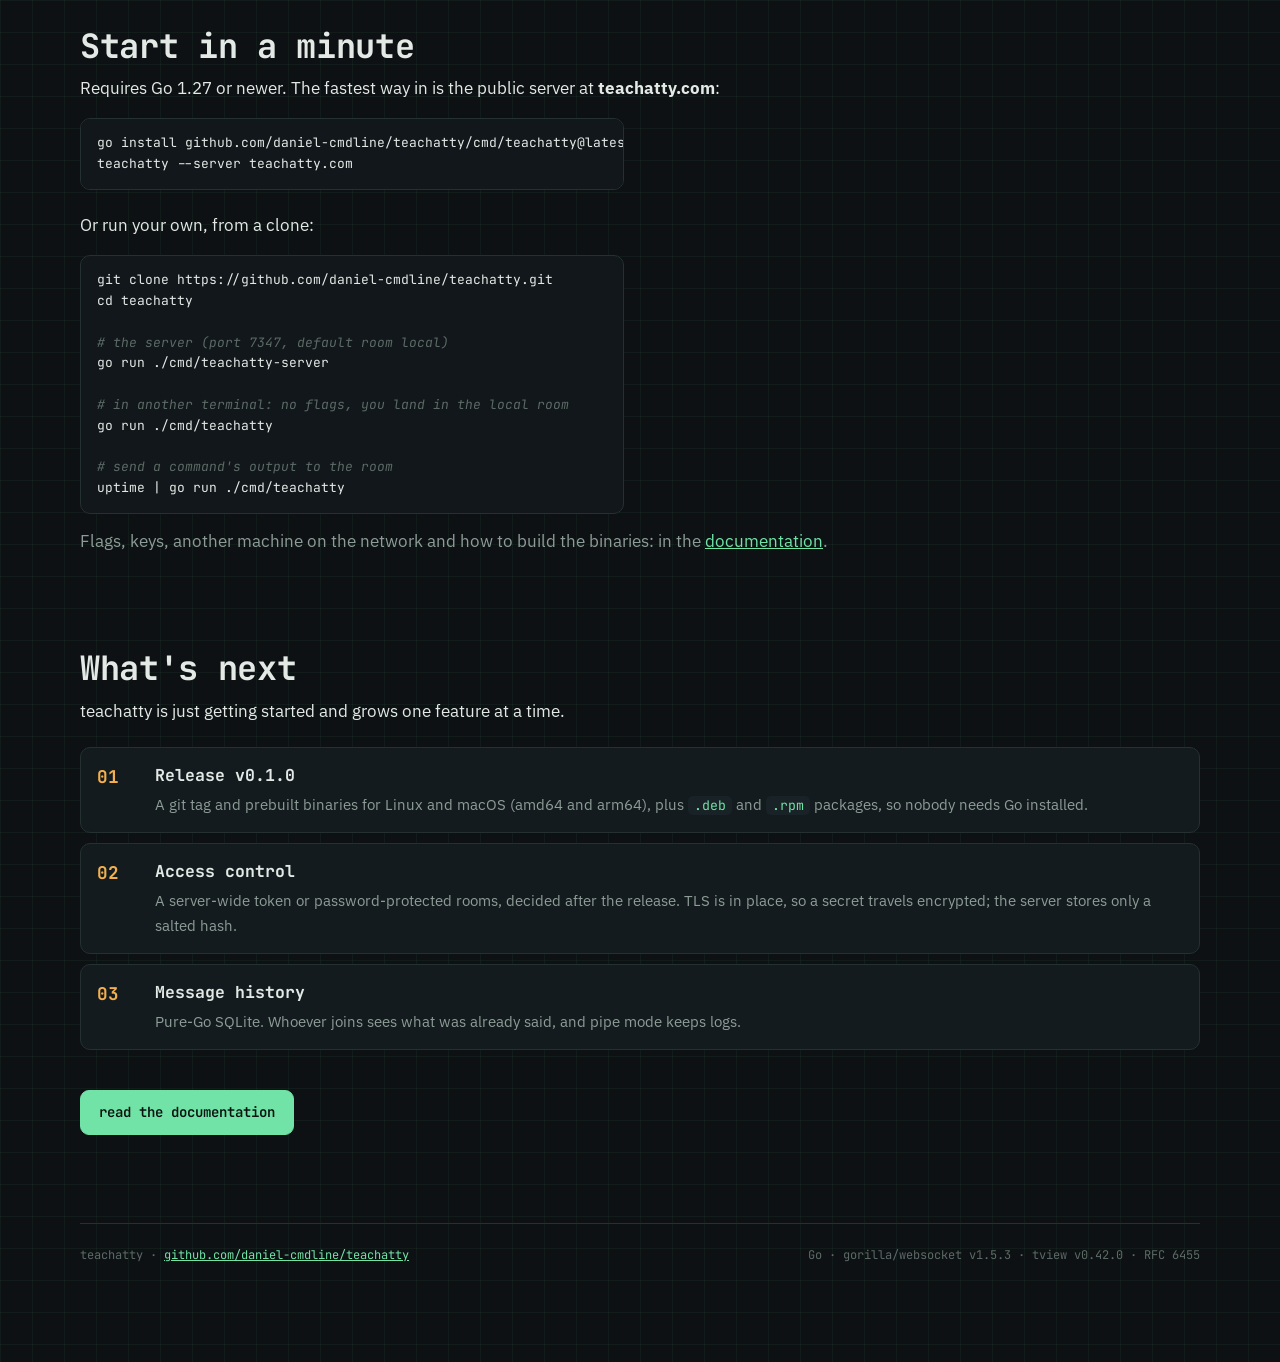
==== commit c37115ae: "Rename the repository and Go module to teachatty The GitHub repository is now daniel-cmdline/teachat" ====
--- a/docs/index.html
+++ b/docs/index.html
@@ -33,7 +33,7 @@
       <p class="lede">For devs and sysadmins. No heavy app, no browser, no noise: you join a room with one command, talk, and leave with <kbd>Ctrl</kbd>+<kbd>C</kbd>. It runs on your company's server, and messages never leave the network.</p>
       <div class="cta">
         <a class="btn primary" href="docs.html">docs</a>
-        <a class="btn" href="https://github.com/daniel-cmdline/teachat">github</a>
+        <a class="btn" href="https://github.com/daniel-cmdline/teachatty">github</a>
         <a class="btn" href="#start">try the public server</a>
       </div>
       <p class="cmd" style="margin-top:18px">try it now: $ <b>teachatty --server teachatty.com</b></p>
@@ -162,13 +162,13 @@
     <div class="sec-head"><h2>Start in a minute</h2></div>
     <p>Requires Go 1.27 or newer. The fastest way in is the public server at <b>teachatty.com</b>:</p>
   </div>
-  <pre style="max-width:var(--read);margin-top:16px">go install github.com/daniel-cmdline/teachat/cmd/teachatty@latest
+  <pre style="max-width:var(--read);margin-top:16px">go install github.com/daniel-cmdline/teachatty/cmd/teachatty@latest
 teachatty --server teachatty.com</pre>
   <div class="read" style="margin-top:22px">
     <p>Or run your own, from a clone:</p>
   </div>
-  <pre style="max-width:var(--read);margin-top:16px">git clone https://github.com/daniel-cmdline/teachat.git
-cd teachat
+  <pre style="max-width:var(--read);margin-top:16px">git clone https://github.com/daniel-cmdline/teachatty.git
+cd teachatty
 
 <span class="c"># the server (port 7347, default room local)</span>
 go run ./cmd/teachatty-server
@@ -197,7 +197,7 @@
 </section>
 
 <footer>
-  <span>teachatty · <a href="https://github.com/daniel-cmdline/teachat">github.com/daniel-cmdline/teachat</a></span>
+  <span>teachatty · <a href="https://github.com/daniel-cmdline/teachatty">github.com/daniel-cmdline/teachatty</a></span>
   <span>Go · gorilla/websocket v1.5.3 · tview v0.42.0 · RFC 6455</span>
 </footer>
 
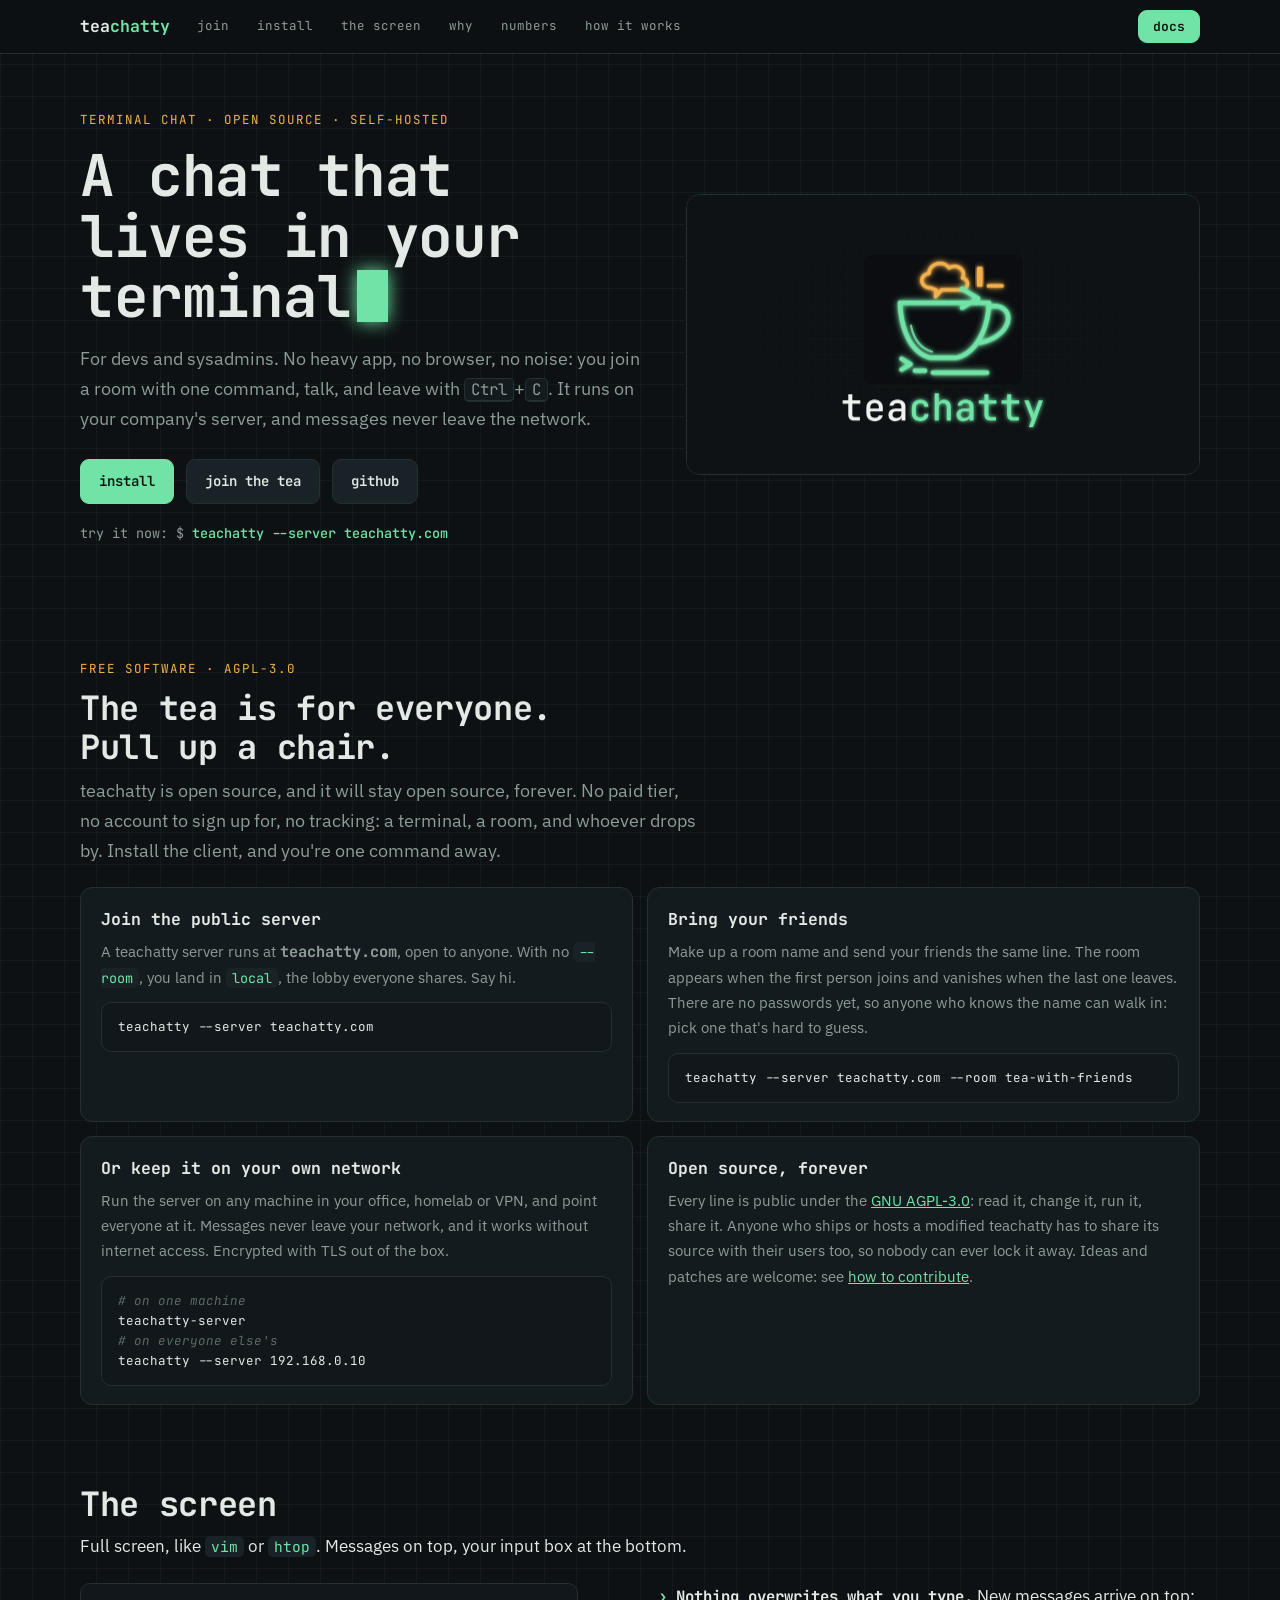
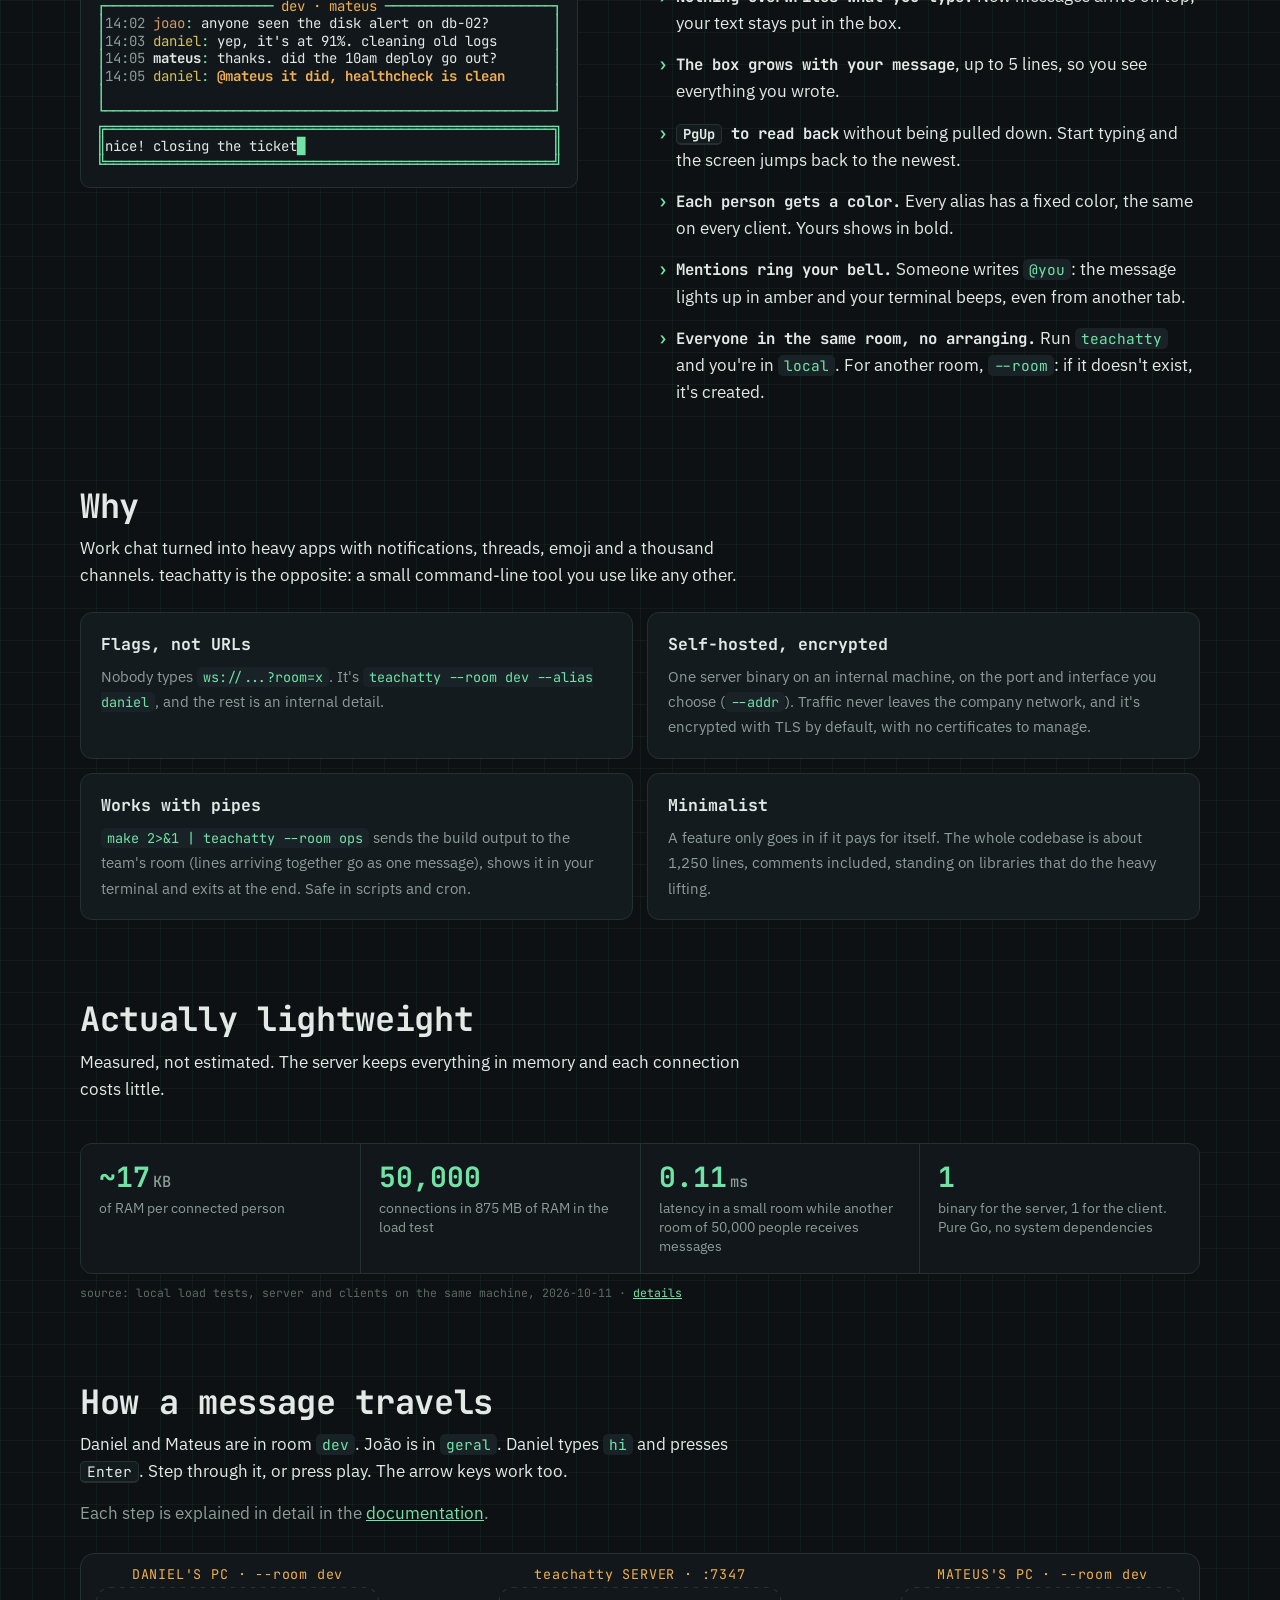
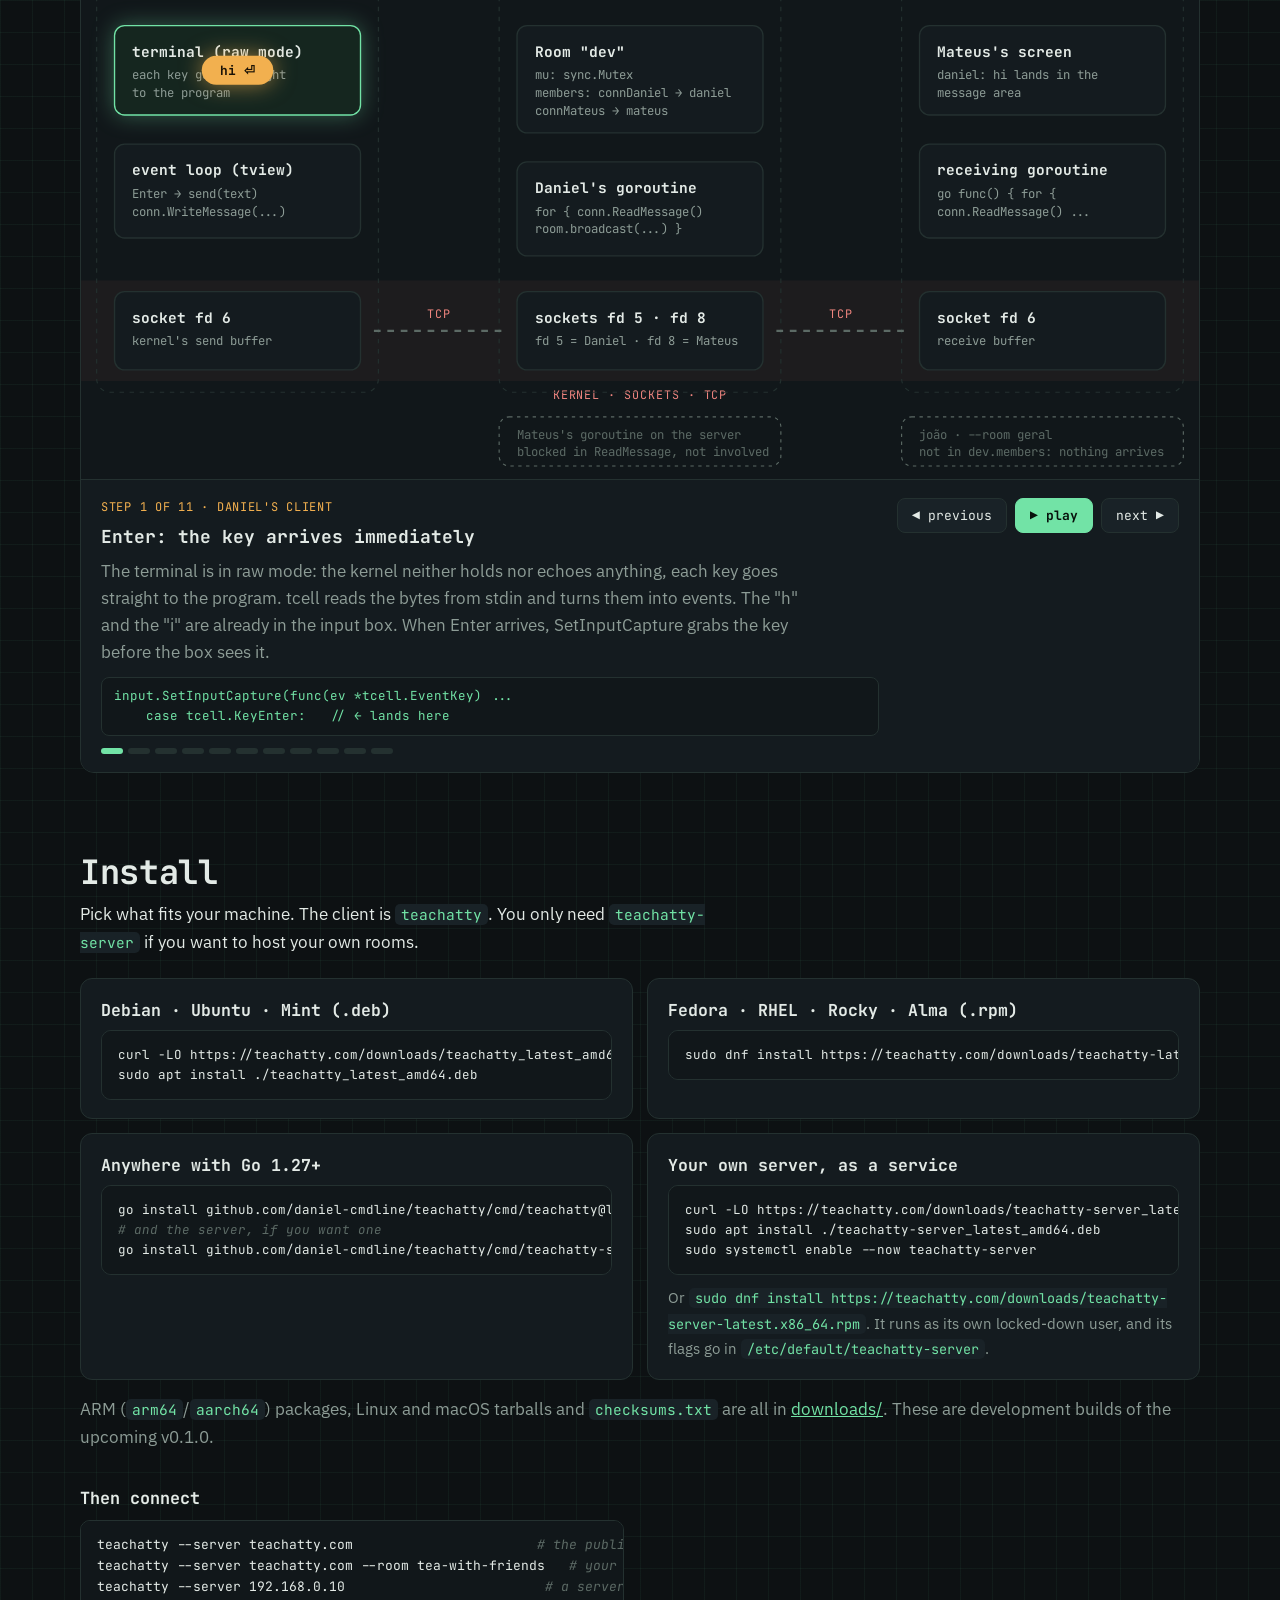
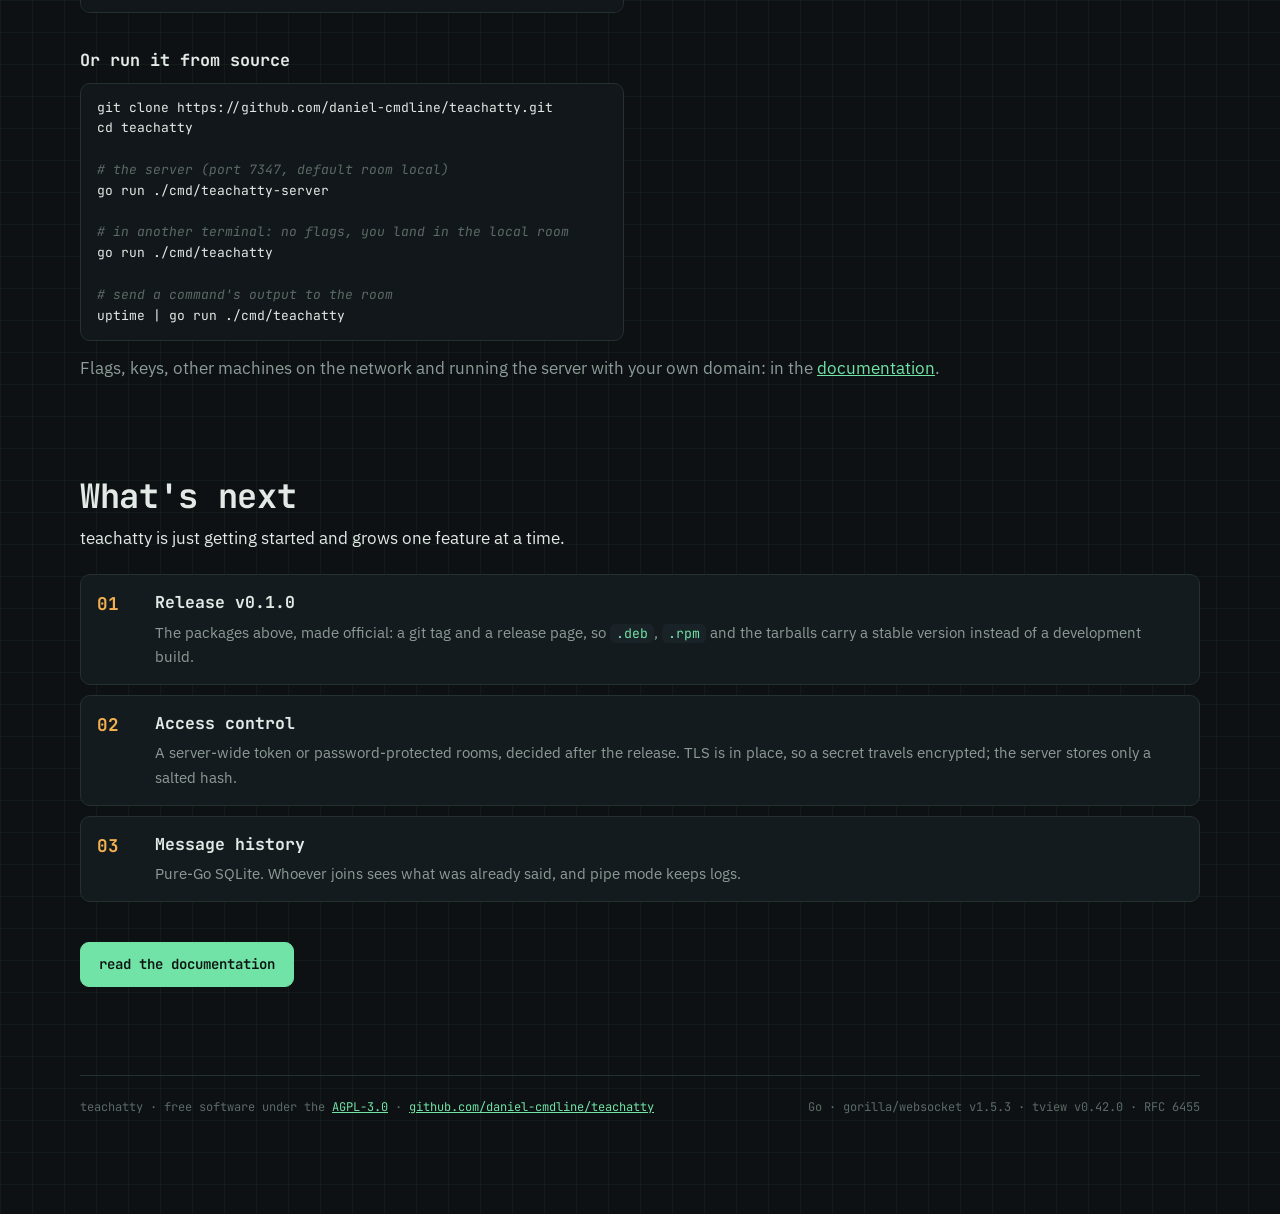
==== commit fc0958cf: "Open source under AGPL-3.0, .deb/.rpm packages, site pitch - LICENSE: GNU AGPL-3.0, so teachatty sta" ====
--- a/docs/index.html
+++ b/docs/index.html
@@ -4,7 +4,7 @@
 <meta charset="utf-8">
 <meta name="viewport" content="width=device-width, initial-scale=1, viewport-fit=cover">
 <title>teachatty</title>
-<meta name="description" content="A terminal chat for devs and sysadmins: self-hosted and minimalist.">
+<meta name="description" content="A terminal chat for devs and sysadmins: open source (AGPL-3.0), self-hosted and minimalist. Join the public server at teachatty.com.">
 <link rel="preconnect" href="https://fonts.googleapis.com">
 <link rel="preconnect" href="https://fonts.gstatic.com" crossorigin>
 <link rel="stylesheet" href="https://fonts.googleapis.com/css2?family=IBM+Plex+Sans:wght@400;500;600&family=JetBrains+Mono:wght@400;500;700&display=swap">
@@ -14,11 +14,12 @@
 <nav class="toc" aria-label="Sections">
   <div class="wrap">
     <a class="brand" href="#top">tea<b>chatty</b></a>
+    <a class="chip" href="#join">join</a>
+    <a class="chip" href="#start">install</a>
     <a class="chip" href="#screen">the screen</a>
     <a class="chip" href="#why">why</a>
     <a class="chip" href="#numbers">numbers</a>
     <a class="chip" href="#message">how it works</a>
-    <a class="chip" href="#start">get started</a>
     <a class="btn primary" href="docs.html">docs</a>
   </div>
 </nav>
@@ -28,19 +29,51 @@
 <header class="hero" id="top">
   <div class="hero-grid">
     <div>
-      <div class="eyebrow">terminal chat · self-hosted · in development</div>
+      <div class="eyebrow">terminal chat · open source · self-hosted</div>
       <h1>A chat that lives in your terminal<span class="cursor" aria-hidden="true"></span></h1>
       <p class="lede">For devs and sysadmins. No heavy app, no browser, no noise: you join a room with one command, talk, and leave with <kbd>Ctrl</kbd>+<kbd>C</kbd>. It runs on your company's server, and messages never leave the network.</p>
       <div class="cta">
-        <a class="btn primary" href="docs.html">docs</a>
+        <a class="btn primary" href="#start">install</a>
+        <a class="btn" href="#join">join the tea</a>
         <a class="btn" href="https://github.com/daniel-cmdline/teachatty">github</a>
-        <a class="btn" href="#start">try the public server</a>
       </div>
       <p class="cmd" style="margin-top:18px">try it now: $ <b>teachatty --server teachatty.com</b></p>
     </div>
     <img class="logo" src="../assets/teachatty.png" alt="teachatty logo: a neon green cup with a terminal prompt and an amber speech bubble">
   </div>
 </header>
+
+<section id="join">
+  <div class="read">
+    <div class="eyebrow">free software · AGPL-3.0</div>
+    <div class="sec-head" style="margin-top:10px"><h2>The tea is for everyone. Pull up a chair.</h2></div>
+    <p class="lede">teachatty is open source, and it will stay open source, forever. No paid tier, no account to sign up for, no tracking: a terminal, a room, and whoever drops by. Install the client, and you're one command away.</p>
+  </div>
+  <div class="cards">
+    <div class="card">
+      <b>Join the public server</b>
+      <p>A teachatty server runs at <b style="display:inline">teachatty.com</b>, open to anyone. With no <code>--room</code>, you land in <code>local</code>, the lobby everyone shares. Say hi.</p>
+      <pre>teachatty --server teachatty.com</pre>
+    </div>
+    <div class="card">
+      <b>Bring your friends</b>
+      <p>Make up a room name and send your friends the same line. The room appears when the first person joins and vanishes when the last one leaves. There are no passwords yet, so anyone who knows the name can walk in: pick one that's hard to guess.</p>
+      <pre>teachatty --server teachatty.com --room tea-with-friends</pre>
+    </div>
+    <div class="card">
+      <b>Or keep it on your own network</b>
+      <p>Run the server on any machine in your office, homelab or VPN, and point everyone at it. Messages never leave your network, and it works without internet access. Encrypted with TLS out of the box.</p>
+      <pre><span class="c"># on one machine</span>
+teachatty-server
+<span class="c"># on everyone else's</span>
+teachatty --server 192.168.0.10</pre>
+    </div>
+    <div class="card">
+      <b>Open source, forever</b>
+      <p>Every line is public under the <a href="https://github.com/daniel-cmdline/teachatty/blob/main/LICENSE">GNU AGPL-3.0</a>: read it, change it, run it, share it. Anyone who ships or hosts a modified teachatty has to share its source with their users too, so nobody can ever lock it away. Ideas and patches are welcome: see <a href="https://github.com/daniel-cmdline/teachatty/blob/main/CONTRIBUTING.md">how to contribute</a>.</p>
+    </div>
+  </div>
+</section>
 
 <section id="screen">
   <div class="read">
@@ -159,15 +192,46 @@
 
 <section id="start">
   <div class="read">
-    <div class="sec-head"><h2>Start in a minute</h2></div>
-    <p>Requires Go 1.27 or newer. The fastest way in is the public server at <b>teachatty.com</b>:</p>
-  </div>
-  <pre style="max-width:var(--read);margin-top:16px">go install github.com/daniel-cmdline/teachatty/cmd/teachatty@latest
-teachatty --server teachatty.com</pre>
-  <div class="read" style="margin-top:22px">
-    <p>Or run your own, from a clone:</p>
-  </div>
-  <pre style="max-width:var(--read);margin-top:16px">git clone https://github.com/daniel-cmdline/teachatty.git
+    <div class="sec-head"><h2>Install</h2></div>
+    <p>Pick what fits your machine. The client is <code>teachatty</code>. You only need <code>teachatty-server</code> if you want to host your own rooms.</p>
+  </div>
+  <div class="cards">
+    <div class="card">
+      <b>Debian · Ubuntu · Mint (.deb)</b>
+      <pre>curl -LO https://teachatty.com/downloads/teachatty_latest_amd64.deb
+sudo apt install ./teachatty_latest_amd64.deb</pre>
+    </div>
+    <div class="card">
+      <b>Fedora · RHEL · Rocky · Alma (.rpm)</b>
+      <pre>sudo dnf install https://teachatty.com/downloads/teachatty-latest.x86_64.rpm</pre>
+    </div>
+    <div class="card">
+      <b>Anywhere with Go 1.27+</b>
+      <pre>go install github.com/daniel-cmdline/teachatty/cmd/teachatty@latest
+<span class="c"># and the server, if you want one</span>
+go install github.com/daniel-cmdline/teachatty/cmd/teachatty-server@latest</pre>
+    </div>
+    <div class="card">
+      <b>Your own server, as a service</b>
+      <pre>curl -LO https://teachatty.com/downloads/teachatty-server_latest_amd64.deb
+sudo apt install ./teachatty-server_latest_amd64.deb
+sudo systemctl enable --now teachatty-server</pre>
+      <p style="margin-top:10px">Or <code>sudo dnf install https://teachatty.com/downloads/teachatty-server-latest.x86_64.rpm</code>. It runs as its own locked-down user, and its flags go in <code>/etc/default/teachatty-server</code>.</p>
+    </div>
+  </div>
+  <p class="muted" style="margin-top:16px">ARM (<code>arm64</code>/<code>aarch64</code>) packages, Linux and macOS tarballs and <code>checksums.txt</code> are all in <a href="downloads/">downloads/</a>. These are development builds of the upcoming v0.1.0.</p>
+
+  <div class="read" style="margin-top:34px">
+    <h3>Then connect</h3>
+  </div>
+  <pre style="max-width:var(--read)">teachatty --server teachatty.com                       <span class="c"># the public lobby</span>
+teachatty --server teachatty.com --room tea-with-friends   <span class="c"># your own room</span>
+teachatty --server 192.168.0.10                         <span class="c"># a server on your network</span></pre>
+
+  <div class="read" style="margin-top:34px">
+    <h3>Or run it from source</h3>
+  </div>
+  <pre style="max-width:var(--read)">git clone https://github.com/daniel-cmdline/teachatty.git
 cd teachatty
 
 <span class="c"># the server (port 7347, default room local)</span>
@@ -178,7 +242,7 @@
 
 <span class="c"># send a command's output to the room</span>
 uptime | go run ./cmd/teachatty</pre>
-  <p class="muted" style="margin-top:14px">Flags, keys, another machine on the network and how to build the binaries: in the <a href="docs.html#getting-started">documentation</a>.</p>
+  <p class="muted" style="margin-top:14px">Flags, keys, other machines on the network and running the server with your own domain: in the <a href="docs.html#getting-started">documentation</a>.</p>
 </section>
 
 <section id="next">
@@ -187,7 +251,7 @@
     <p>teachatty is just getting started and grows one feature at a time.</p>
   </div>
   <ol class="road">
-    <li><div><b>Release v0.1.0</b><p>A git tag and prebuilt binaries for Linux and macOS (amd64 and arm64), plus <code>.deb</code> and <code>.rpm</code> packages, so nobody needs Go installed.</p></div></li>
+    <li><div><b>Release v0.1.0</b><p>The packages above, made official: a git tag and a release page, so <code>.deb</code>, <code>.rpm</code> and the tarballs carry a stable version instead of a development build.</p></div></li>
     <li><div><b>Access control</b><p>A server-wide token or password-protected rooms, decided after the release. TLS is in place, so a secret travels encrypted; the server stores only a salted hash.</p></div></li>
     <li><div><b>Message history</b><p>Pure-Go SQLite. Whoever joins sees what was already said, and pipe mode keeps logs.</p></div></li>
   </ol>
@@ -197,7 +261,7 @@
 </section>
 
 <footer>
-  <span>teachatty · <a href="https://github.com/daniel-cmdline/teachatty">github.com/daniel-cmdline/teachatty</a></span>
+  <span>teachatty · free software under the <a href="https://github.com/daniel-cmdline/teachatty/blob/main/LICENSE">AGPL-3.0</a> · <a href="https://github.com/daniel-cmdline/teachatty">github.com/daniel-cmdline/teachatty</a></span>
   <span>Go · gorilla/websocket v1.5.3 · tview v0.42.0 · RFC 6455</span>
 </footer>
 
--- a/docs/style.css
+++ b/docs/style.css
@@ -351,3 +351,7 @@
   nav.toc a.chip { display: none; }
 }
 
+
+/* ---------- site: install and join cards ---------- */
+.card pre { margin-top: 12px; font-size: 12.5px; }
+.card b + pre { margin-top: 4px; }
